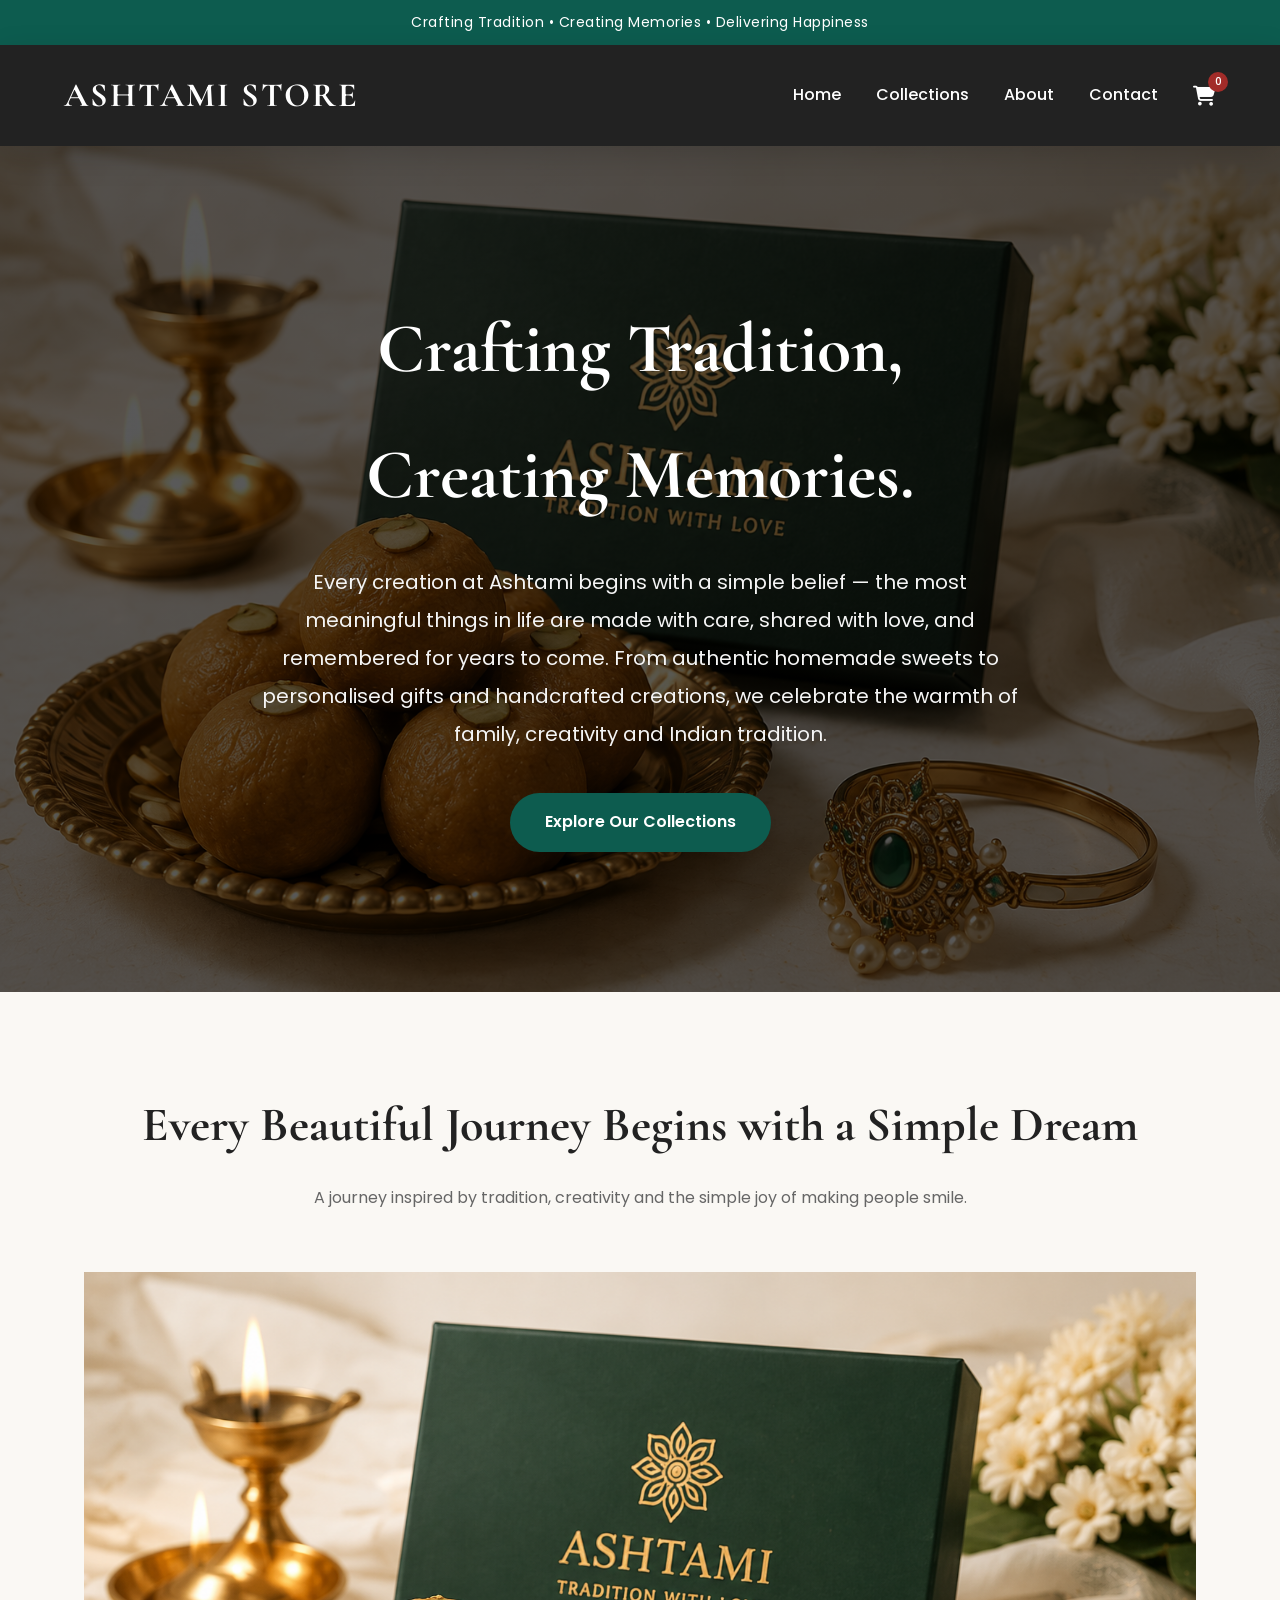
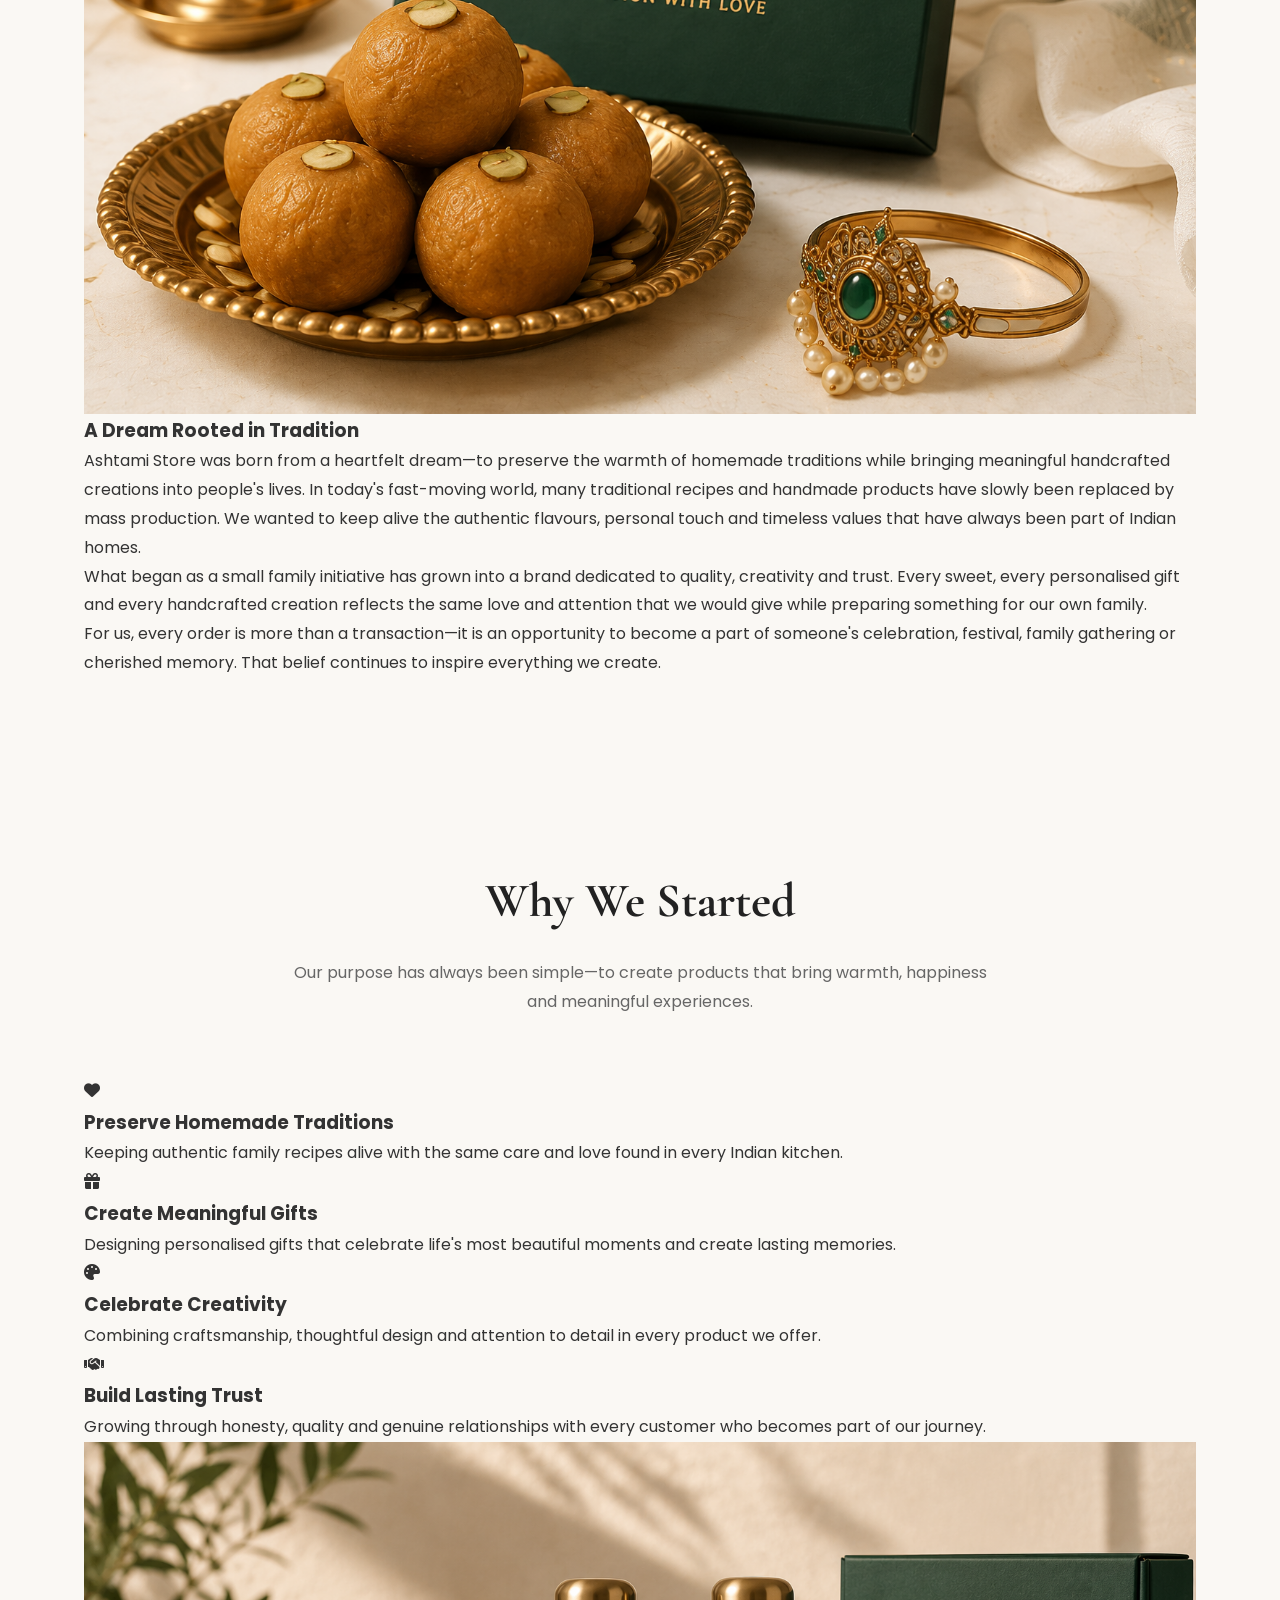
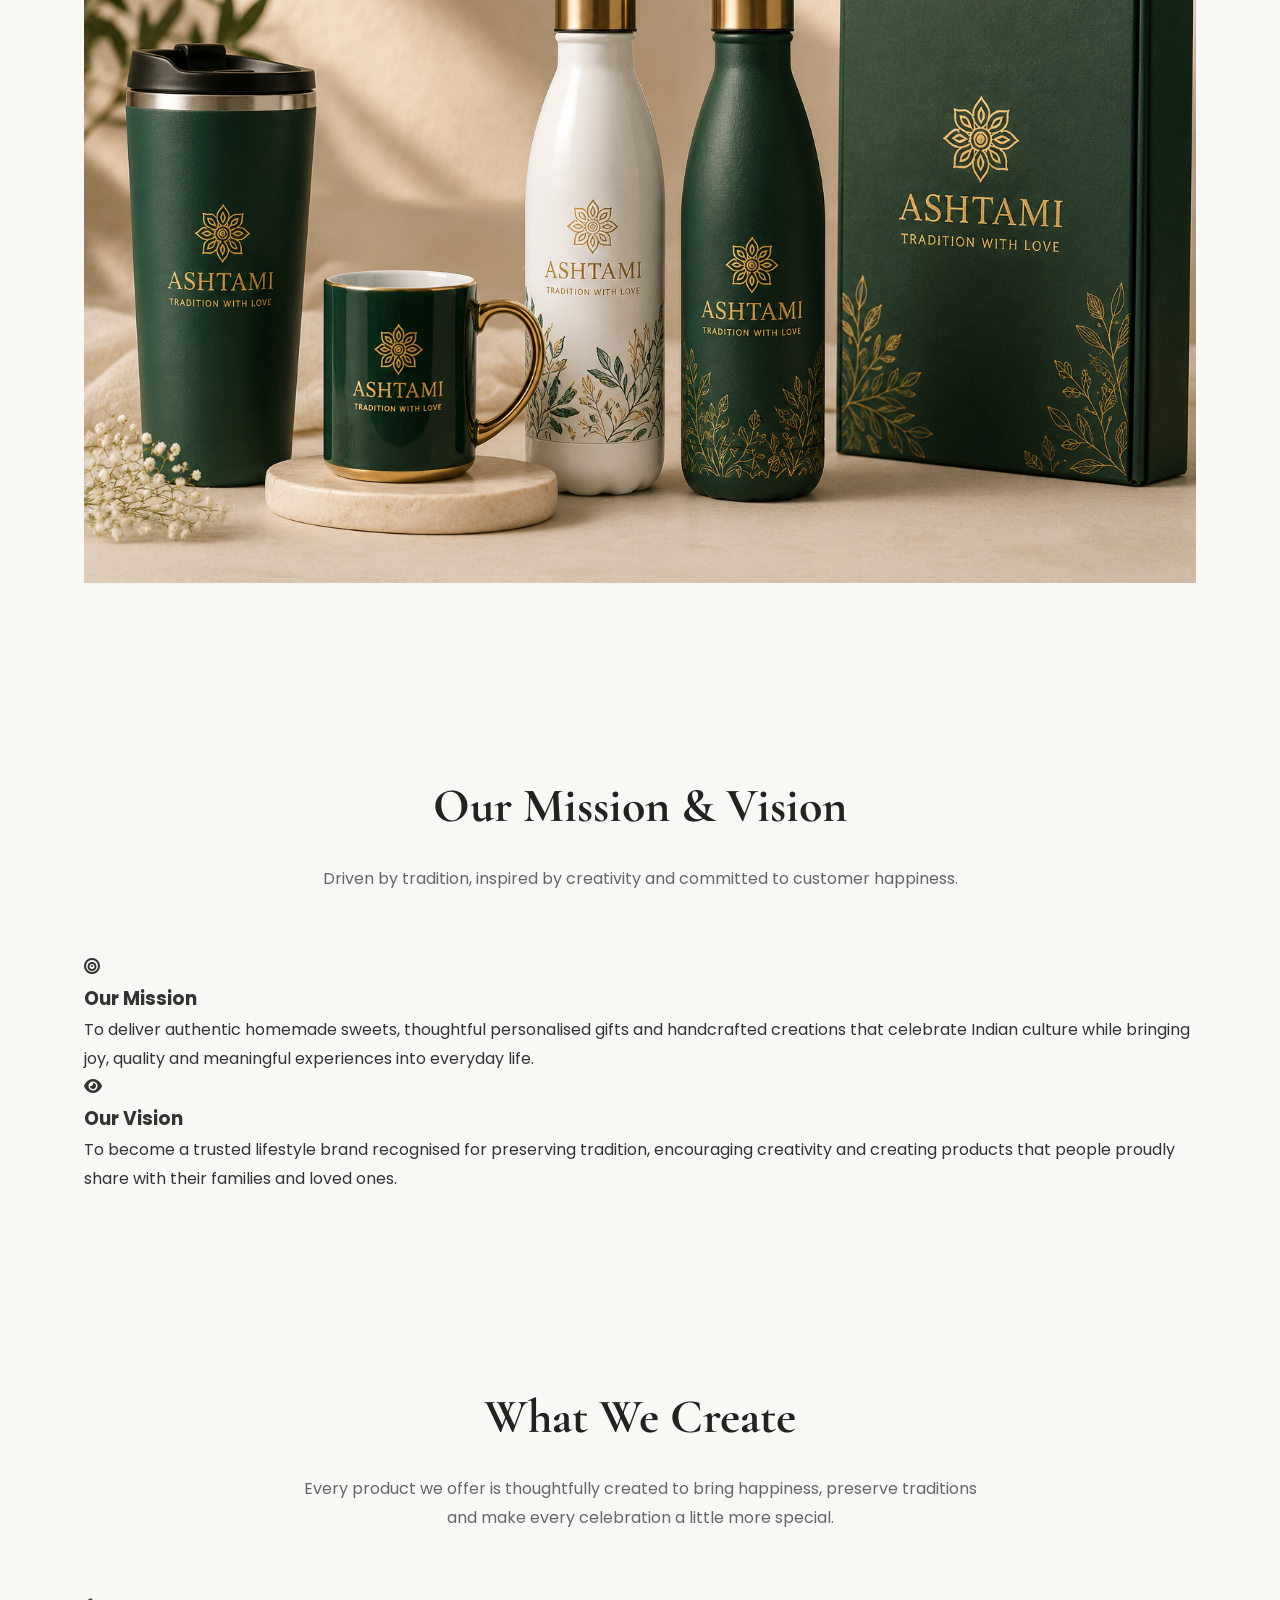
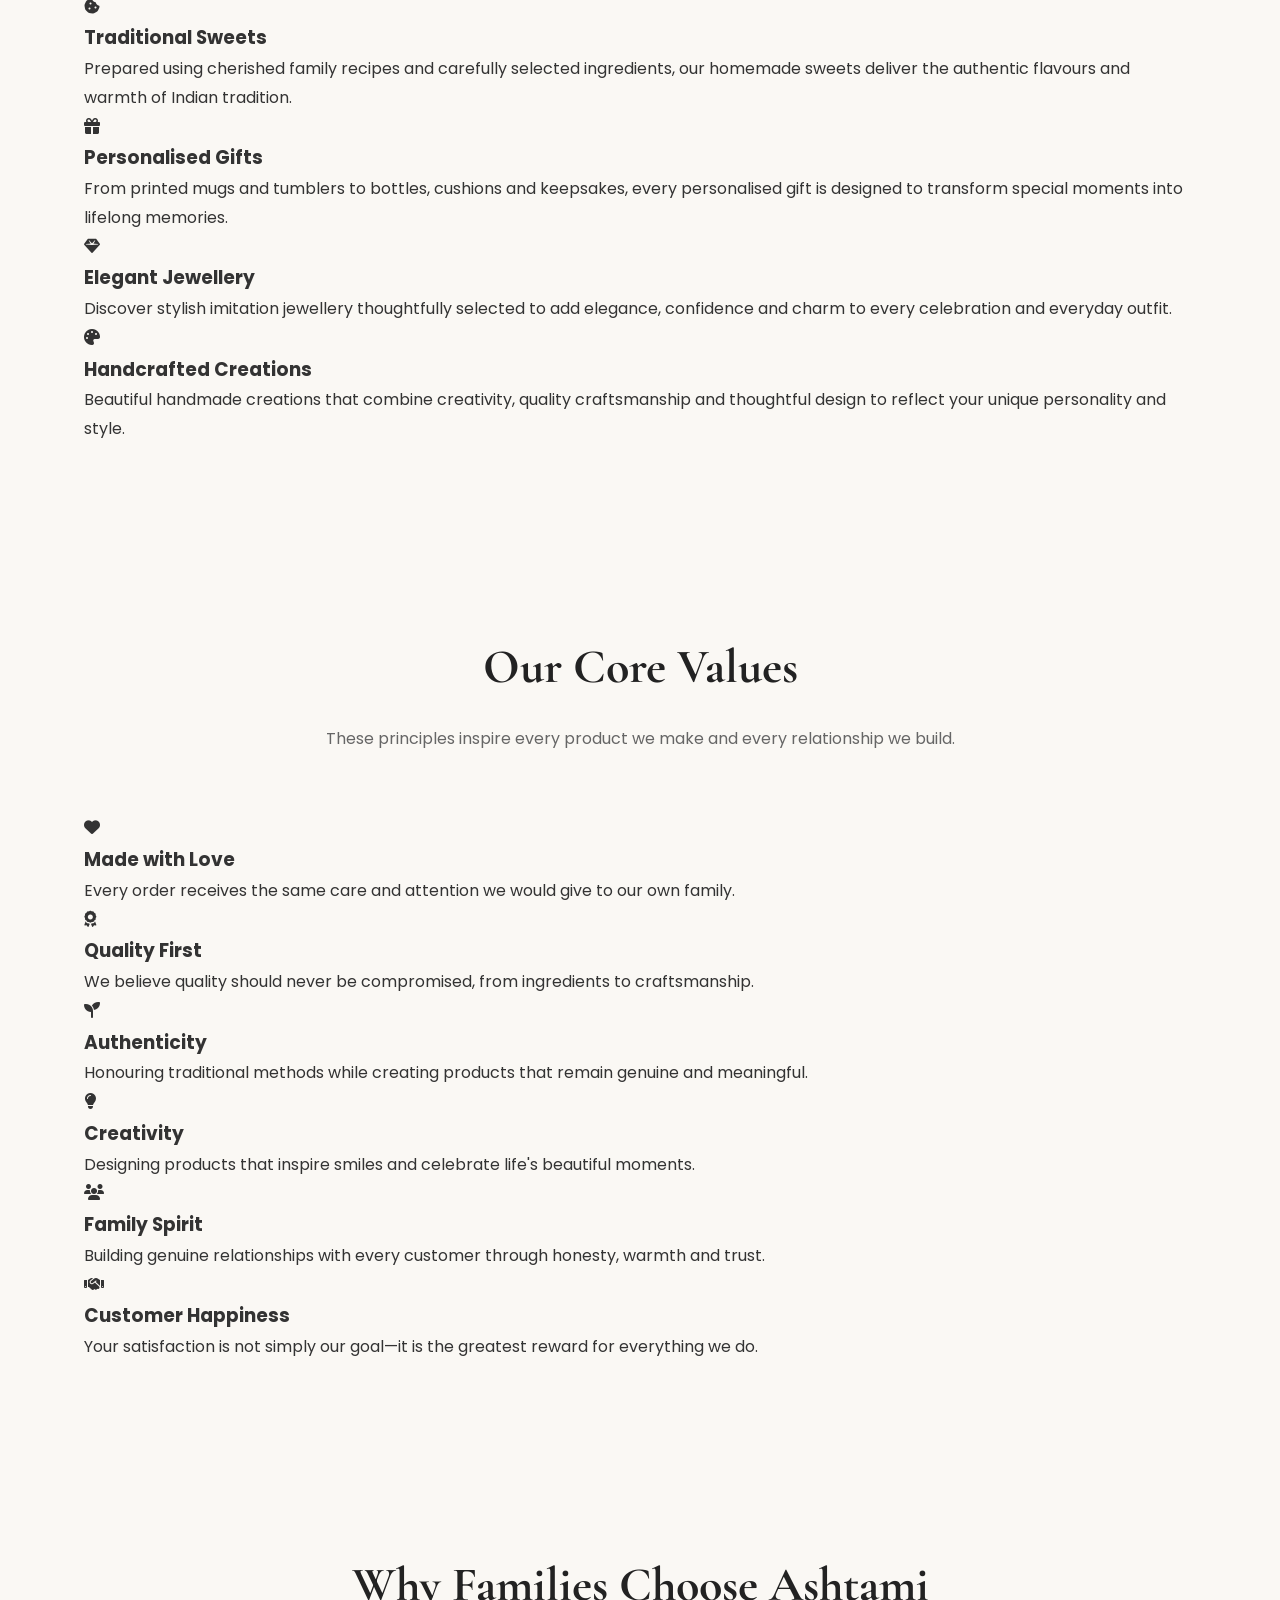
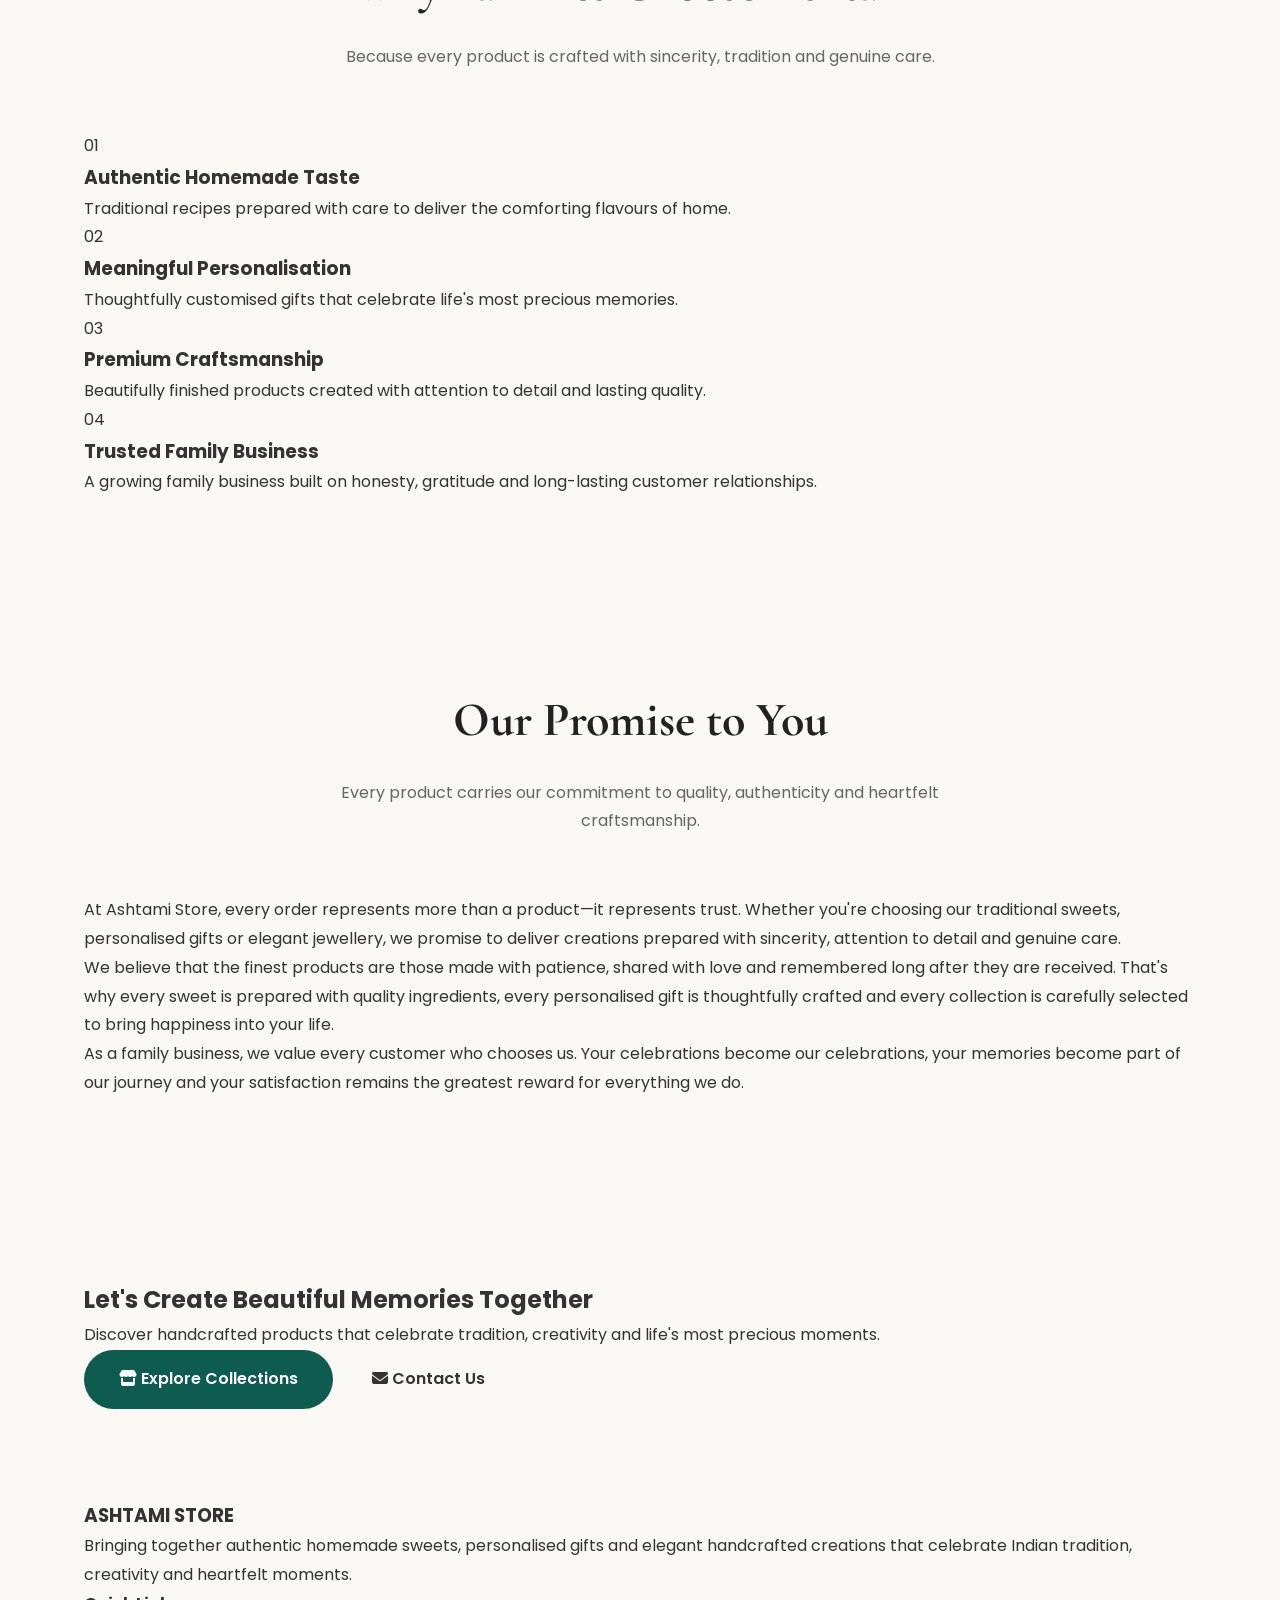
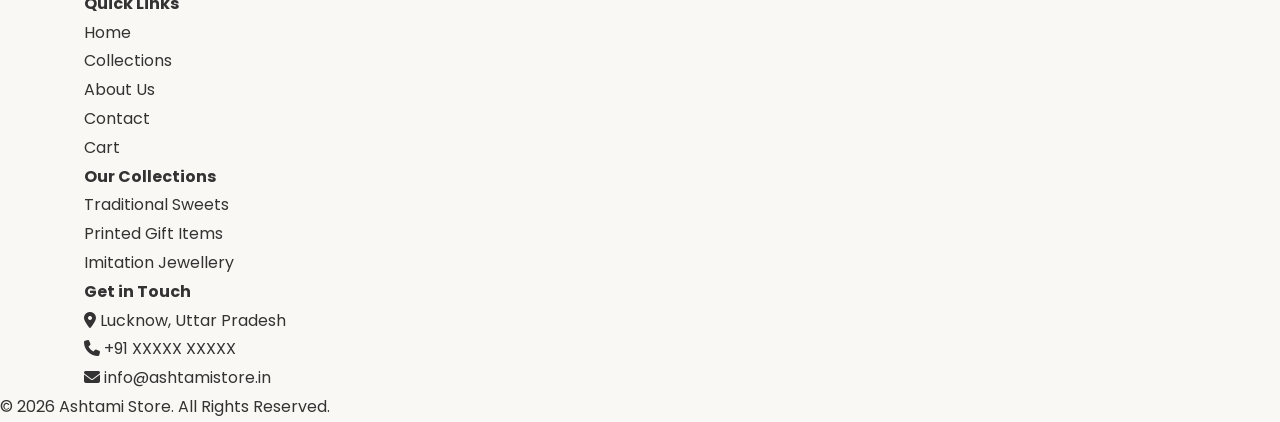
==== about.html @ 67d97af1 "Create about.html" ====
<!DOCTYPE html>
<html lang="en">

<head>

<meta charset="UTF-8">

<meta name="viewport" content="width=device-width, initial-scale=1.0">

<title>About Us | Ashtami Store</title>

<meta name="description"
content="Discover the story behind Ashtami Store. Learn how our passion for traditional homemade sweets, personalised gifts and handcrafted creations brings warmth, creativity and happiness into everyday life.">

<link rel="preconnect" href="https://fonts.googleapis.com">

<link rel="preconnect" href="https://fonts.gstatic.com" crossorigin>

<link href="https://fonts.googleapis.com/css2?family=Cormorant+Garamond:wght@500;600;700&family=Poppins:wght@300;400;500;600;700&display=swap"
rel="stylesheet">

<link rel="stylesheet" href="responsive.css">

<link rel="stylesheet"
href="https://cdnjs.cloudflare.com/ajax/libs/font-awesome/6.6.0/css/all.min.css">

<style>

/*==================================

ABOUT PAGE

===================================*/


/*==================================
RESET
===================================*/

*{
margin:0;
padding:0;
box-sizing:border-box;
}

html{
scroll-behavior:smooth;
}

body{

font-family:'Poppins',sans-serif;

background:#faf8f4;

color:#333;

line-height:1.8;

overflow-x:hidden;

}

img{

max-width:100%;

display:block;

}

a{

text-decoration:none;

color:inherit;

}

ul{

list-style:none;

}


/*==================================
COLORS
===================================*/

:root{

--primary:#0D5C4F;

--secondary:#D4AF37;

--accent:#A22C29;

--dark:#222;

--light:#ffffff;

--background:#faf8f4;

--grey:#666;

--lightgrey:#f3f3f3;

}


/*==================================
COMMON
===================================*/

.container{

width:min(1200px,90%);

margin:auto;

}

section{

padding:90px 0;

}

.section-title{

text-align:center;

margin-bottom:60px;

}

.section-title h2{

font-family:'Cormorant Garamond',serif;

font-size:48px;

color:var(--dark);

margin-bottom:15px;

}

.section-title p{

max-width:700px;

margin:auto;

color:var(--grey);

}

.btn{

display:inline-block;

padding:15px 35px;

border-radius:50px;

font-weight:600;

transition:.3s;

}

.btn-primary{

background:var(--primary);

color:#fff;

}

.btn-primary:hover{

background:#08473d;

transform:translateY(-3px);

}


/*==================================
TOP BAR
===================================*/

.top-bar{

background:var(--primary);

color:#fff;

text-align:center;

padding:10px;

font-size:14px;

letter-spacing:.5px;

}


/*==================================
HEADER
===================================*/

header{

background:#222;

position:sticky;

top:0;

z-index:999;

box-shadow:0 10px 30px rgba(0,0,0,.15);

}

.navbar{

display:flex;

justify-content:space-between;

align-items:center;

padding:20px 0;

}

.logo{

font-family:'Cormorant Garamond',serif;

font-size:34px;

font-weight:700;

color:#fff;

letter-spacing:2px;

}

nav ul{

display:flex;

gap:35px;

align-items:center;

}

nav a{

color:#fff;

font-weight:500;

transition:.3s;

}

nav a:hover{

color:var(--secondary);

}

.cart-icon{

position:relative;

font-size:20px;

}

.cart-count{

position:absolute;

top:-10px;

right:-12px;

background:var(--accent);

color:#fff;

width:20px;

height:20px;

border-radius:50%;

display:flex;

align-items:center;

justify-content:center;

font-size:11px;

}


/*==================================
PAGE HERO
===================================*/

.about-hero{

background:linear-gradient(rgba(0,0,0,.65),rgba(0,0,0,.65)),
url("Hero.png") center/cover;

color:#fff;

text-align:center;

padding:140px 20px;

}

.about-hero h1{

font-family:'Cormorant Garamond',serif;

font-size:70px;

margin-bottom:25px;

color:#fff;

}

.about-hero p{

max-width:760px;

margin:auto;

font-size:20px;

margin-bottom:40px;

color:#f5f5f5;

line-height:1.9;

}

</style>

</head>

<body>

<div class="top-bar">

Crafting Tradition • Creating Memories • Delivering Happiness

</div>

<header>

<div class="container navbar">

<div class="logo">

ASHTAMI STORE

</div>

<nav>

<ul>

<li><a href="index.html">Home</a></li>

<li><a href="category.html">Collections</a></li>

<li><a href="about.html">About</a></li>

<li><a href="contact.html">Contact</a></li>

<li>

<a href="cart.html" class="cart-icon">

<i class="fa-solid fa-cart-shopping"></i>

<span class="cart-count">0</span>

</a>

</li>

</ul>

</nav>

</div>

</header>


<!--==================================
ABOUT HERO
===================================-->

<section class="about-hero">

<div class="container">

<h1>

Crafting Tradition,<br>

Creating Memories.

</h1>

<p>

Every creation at Ashtami begins with a simple belief — the most meaningful
things in life are made with care, shared with love, and remembered for years
to come. From authentic homemade sweets to personalised gifts and handcrafted
creations, we celebrate the warmth of family, creativity and Indian tradition.

</p>

<a href="category.html" class="btn btn-primary">

Explore Our Collections

</a>

</div>

</section>
<!--==================================
OUR JOURNEY
===================================-->

<section class="our-journey">

<div class="container">

<div class="section-title">

<h2>

Every Beautiful Journey Begins with a Simple Dream

</h2>

<p>

A journey inspired by tradition, creativity and the simple joy of making people smile.

</p>

</div>

<div class="journey-grid">

<div class="journey-image">

<img src="Hero.png"
alt="Ashtami Story">

</div>

<div class="journey-content">

<h3>

A Dream Rooted in Tradition

</h3>

<p>

Ashtami Store was born from a heartfelt dream—to preserve the warmth of homemade traditions while bringing meaningful handcrafted creations into people's lives. In today's fast-moving world, many traditional recipes and handmade products have slowly been replaced by mass production. We wanted to keep alive the authentic flavours, personal touch and timeless values that have always been part of Indian homes.

</p>

<p>

What began as a small family initiative has grown into a brand dedicated to quality, creativity and trust. Every sweet, every personalised gift and every handcrafted creation reflects the same love and attention that we would give while preparing something for our own family.

</p>

<p>

For us, every order is more than a transaction—it is an opportunity to become a part of someone's celebration, festival, family gathering or cherished memory. That belief continues to inspire everything we create.

</p>

</div>

</div>

</div>

</section>



<!--==================================
WHY WE STARTED
===================================-->

<section class="why-started">

<div class="container">

<div class="section-title">

<h2>

Why We Started

</h2>

<p>

Our purpose has always been simple—to create products that bring warmth, happiness and meaningful experiences.

</p>

</div>

<div class="purpose-grid">

<div class="purpose-content">

<div class="purpose-item">

<i class="fa-solid fa-heart"></i>

<div>

<h3>

Preserve Homemade Traditions

</h3>

<p>

Keeping authentic family recipes alive with the same care and love found in every Indian kitchen.

</p>

</div>

</div>

<div class="purpose-item">

<i class="fa-solid fa-gift"></i>

<div>

<h3>

Create Meaningful Gifts

</h3>

<p>

Designing personalised gifts that celebrate life's most beautiful moments and create lasting memories.

</p>

</div>

</div>

<div class="purpose-item">

<i class="fa-solid fa-palette"></i>

<div>

<h3>

Celebrate Creativity

</h3>

<p>

Combining craftsmanship, thoughtful design and attention to detail in every product we offer.

</p>

</div>

</div>

<div class="purpose-item">

<i class="fa-solid fa-handshake"></i>

<div>

<h3>

Build Lasting Trust

</h3>

<p>

Growing through honesty, quality and genuine relationships with every customer who becomes part of our journey.

</p>

</div>

</div>

</div>

<div class="purpose-image">

<img src="gifts.png"
alt="Personalised Gifts">

</div>

</div>

</div>

</section>



<!--==================================
MISSION & VISION
===================================-->

<section class="mission-vision">

<div class="container">

<div class="section-title">

<h2>

Our Mission & Vision

</h2>

<p>

Driven by tradition, inspired by creativity and committed to customer happiness.

</p>

</div>

<div class="mission-grid">

<div class="mission-card">

<i class="fa-solid fa-bullseye"></i>

<h3>

Our Mission

</h3>

<p>

To deliver authentic homemade sweets, thoughtful personalised gifts and handcrafted creations that celebrate Indian culture while bringing joy, quality and meaningful experiences into everyday life.

</p>

</div>

<div class="mission-card">

<i class="fa-solid fa-eye"></i>

<h3>

Our Vision

</h3>

<p>

To become a trusted lifestyle brand recognised for preserving tradition, encouraging creativity and creating products that people proudly share with their families and loved ones.

</p>

</div>

</div>

</div>

</section>
<!--==================================
WHAT WE CREATE
===================================-->

<section class="what-we-create">

<div class="container">

<div class="section-title">

<h2>

What We Create

</h2>

<p>

Every product we offer is thoughtfully created to bring happiness, preserve traditions and make every celebration a little more special.

</p>

</div>

<div class="create-grid">

<div class="create-card">

<i class="fa-solid fa-cookie-bite"></i>

<h3>

Traditional Sweets

</h3>

<p>

Prepared using cherished family recipes and carefully selected ingredients, our homemade sweets deliver the authentic flavours and warmth of Indian tradition.

</p>

</div>

<div class="create-card">

<i class="fa-solid fa-gift"></i>

<h3>

Personalised Gifts

</h3>

<p>

From printed mugs and tumblers to bottles, cushions and keepsakes, every personalised gift is designed to transform special moments into lifelong memories.

</p>

</div>

<div class="create-card">

<i class="fa-solid fa-gem"></i>

<h3>

Elegant Jewellery

</h3>

<p>

Discover stylish imitation jewellery thoughtfully selected to add elegance, confidence and charm to every celebration and everyday outfit.

</p>

</div>

<div class="create-card">

<i class="fa-solid fa-palette"></i>

<h3>

Handcrafted Creations

</h3>

<p>

Beautiful handmade creations that combine creativity, quality craftsmanship and thoughtful design to reflect your unique personality and style.

</p>

</div>

</div>

</div>

</section>



<!--==================================
OUR VALUES
===================================-->

<section class="our-values">

<div class="container">

<div class="section-title">

<h2>

Our Core Values

</h2>

<p>

These principles inspire every product we make and every relationship we build.

</p>

</div>

<div class="values-grid">

<div class="value-card">

<i class="fa-solid fa-heart"></i>

<h3>

Made with Love

</h3>

<p>

Every order receives the same care and attention we would give to our own family.

</p>

</div>

<div class="value-card">

<i class="fa-solid fa-award"></i>

<h3>

Quality First

</h3>

<p>

We believe quality should never be compromised, from ingredients to craftsmanship.

</p>

</div>

<div class="value-card">

<i class="fa-solid fa-seedling"></i>

<h3>

Authenticity

</h3>

<p>

Honouring traditional methods while creating products that remain genuine and meaningful.

</p>

</div>

<div class="value-card">

<i class="fa-solid fa-lightbulb"></i>

<h3>

Creativity

</h3>

<p>

Designing products that inspire smiles and celebrate life's beautiful moments.

</p>

</div>

<div class="value-card">

<i class="fa-solid fa-users"></i>

<h3>

Family Spirit

</h3>

<p>

Building genuine relationships with every customer through honesty, warmth and trust.

</p>

</div>

<div class="value-card">

<i class="fa-solid fa-handshake"></i>

<h3>

Customer Happiness

</h3>

<p>

Your satisfaction is not simply our goal—it is the greatest reward for everything we do.

</p>

</div>

</div>

</div>

</section>



<!--==================================
WHY FAMILIES CHOOSE ASHTAMI
===================================-->

<section class="why-choose">

<div class="container">

<div class="section-title">

<h2>

Why Families Choose Ashtami

</h2>

<p>

Because every product is crafted with sincerity, tradition and genuine care.

</p>

</div>

<div class="choose-grid">

<div class="choose-card">

<span>01</span>

<h3>

Authentic Homemade Taste

</h3>

<p>

Traditional recipes prepared with care to deliver the comforting flavours of home.

</p>

</div>

<div class="choose-card">

<span>02</span>

<h3>

Meaningful Personalisation

</h3>

<p>

Thoughtfully customised gifts that celebrate life's most precious memories.

</p>

</div>

<div class="choose-card">

<span>03</span>

<h3>

Premium Craftsmanship

</h3>

<p>

Beautifully finished products created with attention to detail and lasting quality.

</p>

</div>

<div class="choose-card">

<span>04</span>

<h3>

Trusted Family Business

</h3>

<p>

A growing family business built on honesty, gratitude and long-lasting customer relationships.

</p>

</div>

</div>

</div>

</section>
<!--==================================
OUR PROMISE
===================================-->

<section class="our-promise">

<div class="container">

<div class="section-title">

<h2>

Our Promise to You

</h2>

<p>

Every product carries our commitment to quality, authenticity and heartfelt craftsmanship.

</p>

</div>

<div class="promise-box">

<p>

At Ashtami Store, every order represents more than a product—it represents trust. Whether you're choosing our traditional sweets, personalised gifts or elegant jewellery, we promise to deliver creations prepared with sincerity, attention to detail and genuine care.

</p>

<p>

We believe that the finest products are those made with patience, shared with love and remembered long after they are received. That's why every sweet is prepared with quality ingredients, every personalised gift is thoughtfully crafted and every collection is carefully selected to bring happiness into your life.

</p>

<p>

As a family business, we value every customer who chooses us. Your celebrations become our celebrations, your memories become part of our journey and your satisfaction remains the greatest reward for everything we do.

</p>

</div>

</div>

</section>



<!--==================================
CALL TO ACTION
===================================-->

<section class="about-cta">

<div class="container">

<h2>

Let's Create Beautiful Memories Together

</h2>

<p>

Discover handcrafted products that celebrate tradition, creativity and life's most precious moments.

</p>

<div class="cta-buttons">

<a href="category.html" class="btn btn-primary">

<i class="fa-solid fa-store"></i>

Explore Collections

</a>

<a href="contact.html" class="btn btn-secondary">

<i class="fa-solid fa-envelope"></i>

Contact Us

</a>

</div>

</div>

</section>



<!--==================================
FOOTER
===================================-->

<footer>

<div class="container footer-grid">

<div>

<h3>

ASHTAMI STORE

</h3>

<p>

Bringing together authentic homemade sweets, personalised gifts and elegant handcrafted creations that celebrate Indian tradition, creativity and heartfelt moments.

</p>

</div>

<div>

<h4>

Quick Links

</h4>

<ul>

<li><a href="index.html">Home</a></li>

<li><a href="category.html">Collections</a></li>

<li><a href="about.html">About Us</a></li>

<li><a href="contact.html">Contact</a></li>

<li><a href="cart.html">Cart</a></li>

</ul>

</div>

<div>

<h4>

Our Collections

</h4>

<ul>

<li><a href="product-sonth.html">Traditional Sweets</a></li>

<li><a href="product-gift.html">Printed Gift Items</a></li>

<li><a href="product-jewellery.html">Imitation Jewellery</a></li>

</ul>

</div>

<div>

<h4>

Get in Touch

</h4>

<p>

<i class="fa-solid fa-location-dot"></i>

Lucknow, Uttar Pradesh

</p>

<p>

<i class="fa-solid fa-phone"></i>

+91 XXXXX XXXXX

</p>

<p>

<i class="fa-solid fa-envelope"></i>

info@ashtamistore.in

</p>

</div>

</div>

<div class="copyright">

<p>

© 2026 Ashtami Store. All Rights Reserved.

</p>

</div>

</footer>

<script src="script.js"></script>

</body>

</html>
---- responsive.css ----
/*==================================================
GLOBAL RESPONSIVE CSS
Applies to every page
==================================================*/

*{
    box-sizing:border-box;
}

img{
    max-width:100%;
    height:auto;
    display:block;
}

.container{
    width:100%;
    max-width:1200px;
    margin:auto;
    padding:0 20px;
}

/*=========================
Large Tablets
=========================*/

@media(max-width:992px){

.container{
    padding:0 18px;
}

section{
    padding:70px 0 !important;
}

h1{
    font-size:44px !important;
}

h2{
    font-size:34px !important;
}

h3{
    font-size:24px !important;
}

p{
    font-size:16px !important;
    line-height:1.8;
}

.btn{
    width:100%;
    text-align:center;
}

.hero-buttons,
.product-buttons{
    display:flex;
    flex-direction:column;
    gap:15px;
}

}

/*=========================
Mobile
=========================*/

@media(max-width:768px){

.container{
    padding:0 15px;
}

section{
    padding:60px 0 !important;
}

h1{
    font-size:34px !important;
    line-height:1.3;
}

h2{
    font-size:28px !important;
}

h3{
    font-size:22px !important;
}

p{
    font-size:15px !important;
}

.btn{
    width:100%;
    padding:15px 20px;
}

img{
    border-radius:16px;
}

}
/*==================================================
NAVBAR
==================================================*/

@media(max-width:992px){

.navbar{
    flex-direction:column;
    gap:20px;
    text-align:center;
}

nav ul{
    flex-wrap:wrap;
    justify-content:center;
    gap:18px;
}

.logo{
    font-size:34px;
}

.top-bar{
    font-size:14px;
    padding:10px;
}

}

/*==================================================
HERO SECTION
==================================================*/

@media(max-width:768px){

.hero{
    min-height:auto;
    padding:90px 20px;
}

.hero h1{
    font-size:36px !important;
    line-height:1.3;
}

.hero p{
    font-size:16px !important;
    margin:20px auto;
}

.hero-buttons{
    width:100%;
}

.hero-buttons .btn{
    width:100%;
}

}

/*==================================================
CATEGORY & PRODUCT GRIDS
==================================================*/

@media(max-width:992px){

.product-showcase-grid,
.reverse-grid,
.feature-grid,
.category-grid,
.products-grid,
.about-grid,
.story-grid,
.mission-grid,
.values-grid,
.contact-grid,
.footer-grid{

grid-template-columns:1fr !important;

gap:40px;

}

.product-image,
.about-image,
.contact-map{

order:1;

}

.product-info,
.about-content,
.contact-form{

order:2;

}

}

/*==================================================
CARDS
==================================================*/

@media(max-width:768px){

.coming-grid,
.why-grid,
.services-grid,
.testimonial-grid{

grid-template-columns:1fr !important;

gap:25px;

}

.coming-card,
.why-card,
.service-card,
.testimonial-card{

padding:30px 25px;

}

}
/*==================================================
CART PAGE
==================================================*/

@media(max-width:992px){

.cart-wrapper{
    display:grid;
    grid-template-columns:1fr !important;
    gap:40px;
}

.cart-card{
    display:flex;
    flex-direction:column;
    text-align:center;
    gap:20px;
    padding:25px;
}

.cart-image{
    margin:auto;
}

.quantity-box{
    justify-content:center;
}

.item-total,
.remove-item{
    text-align:center;
}

.order-summary{
    position:static !important;
    width:100%;
}

}

/*==================================================
CHECKOUT PAGE
==================================================*/

@media(max-width:992px){

.checkout-wrapper{
    display:grid;
    grid-template-columns:1fr !important;
    gap:40px;
}

.checkout-form,
.checkout-summary{
    width:100%;
}

}

@media(max-width:768px){

.checkout-form input,
.checkout-form select,
.checkout-form textarea{

width:100%;
font-size:16px;
padding:14px;

}

.checkout-summary{

margin-top:20px;

}

}

/*==================================================
FORMS
==================================================*/

@media(max-width:768px){

input,
select,
textarea{

width:100%;
font-size:16px;
padding:14px;

}

label{

font-size:15px;

}

}

/*==================================================
FOOTER
==================================================*/

@media(max-width:768px){

.footer-grid{

display:grid;
grid-template-columns:1fr !important;
gap:35px;
text-align:center;

}

.footer-social{

justify-content:center;

}

.footer-links{

padding:0;

}

.footer-links li{

margin-bottom:10px;

}

}

/*==================================================
TABLETS
==================================================*/

@media(min-width:769px) and (max-width:1024px){

.container{

padding:0 25px;

}

.hero h1{

font-size:48px !important;

}

.product-showcase-grid,
.reverse-grid{

gap:45px;

}

}

/*==================================================
SMALL PHONES
==================================================*/

@media(max-width:480px){

.container{

padding:0 12px;

}

h1{

font-size:30px !important;

}

h2{

font-size:24px !important;

}

h3{

font-size:20px !important;

}

p{

font-size:14px !important;
line-height:1.7;

}

.top-bar{

font-size:12px;

}

.logo{

font-size:28px;

}

nav ul{

flex-direction:column;
gap:12px;

}

.btn{

padding:14px;
font-size:15px;

}

.product-badge{

font-size:12px;
padding:6px 14px;

}

.pricing{

flex-direction:column;

}

.cart-card{

padding:18px;

}

.quantity-box button{

width:36px;
height:36px;

}

.order-summary{

padding:20px;

}

.checkout-form{

padding:20px;

}

}

/*==================================================
VERY SMALL DEVICES
==================================================*/

@media(max-width:360px){

h1{

font-size:26px !important;

}

.hero{

padding:70px 15px;

}

.btn{

font-size:14px;

}

.logo{

font-size:24px;

}

}
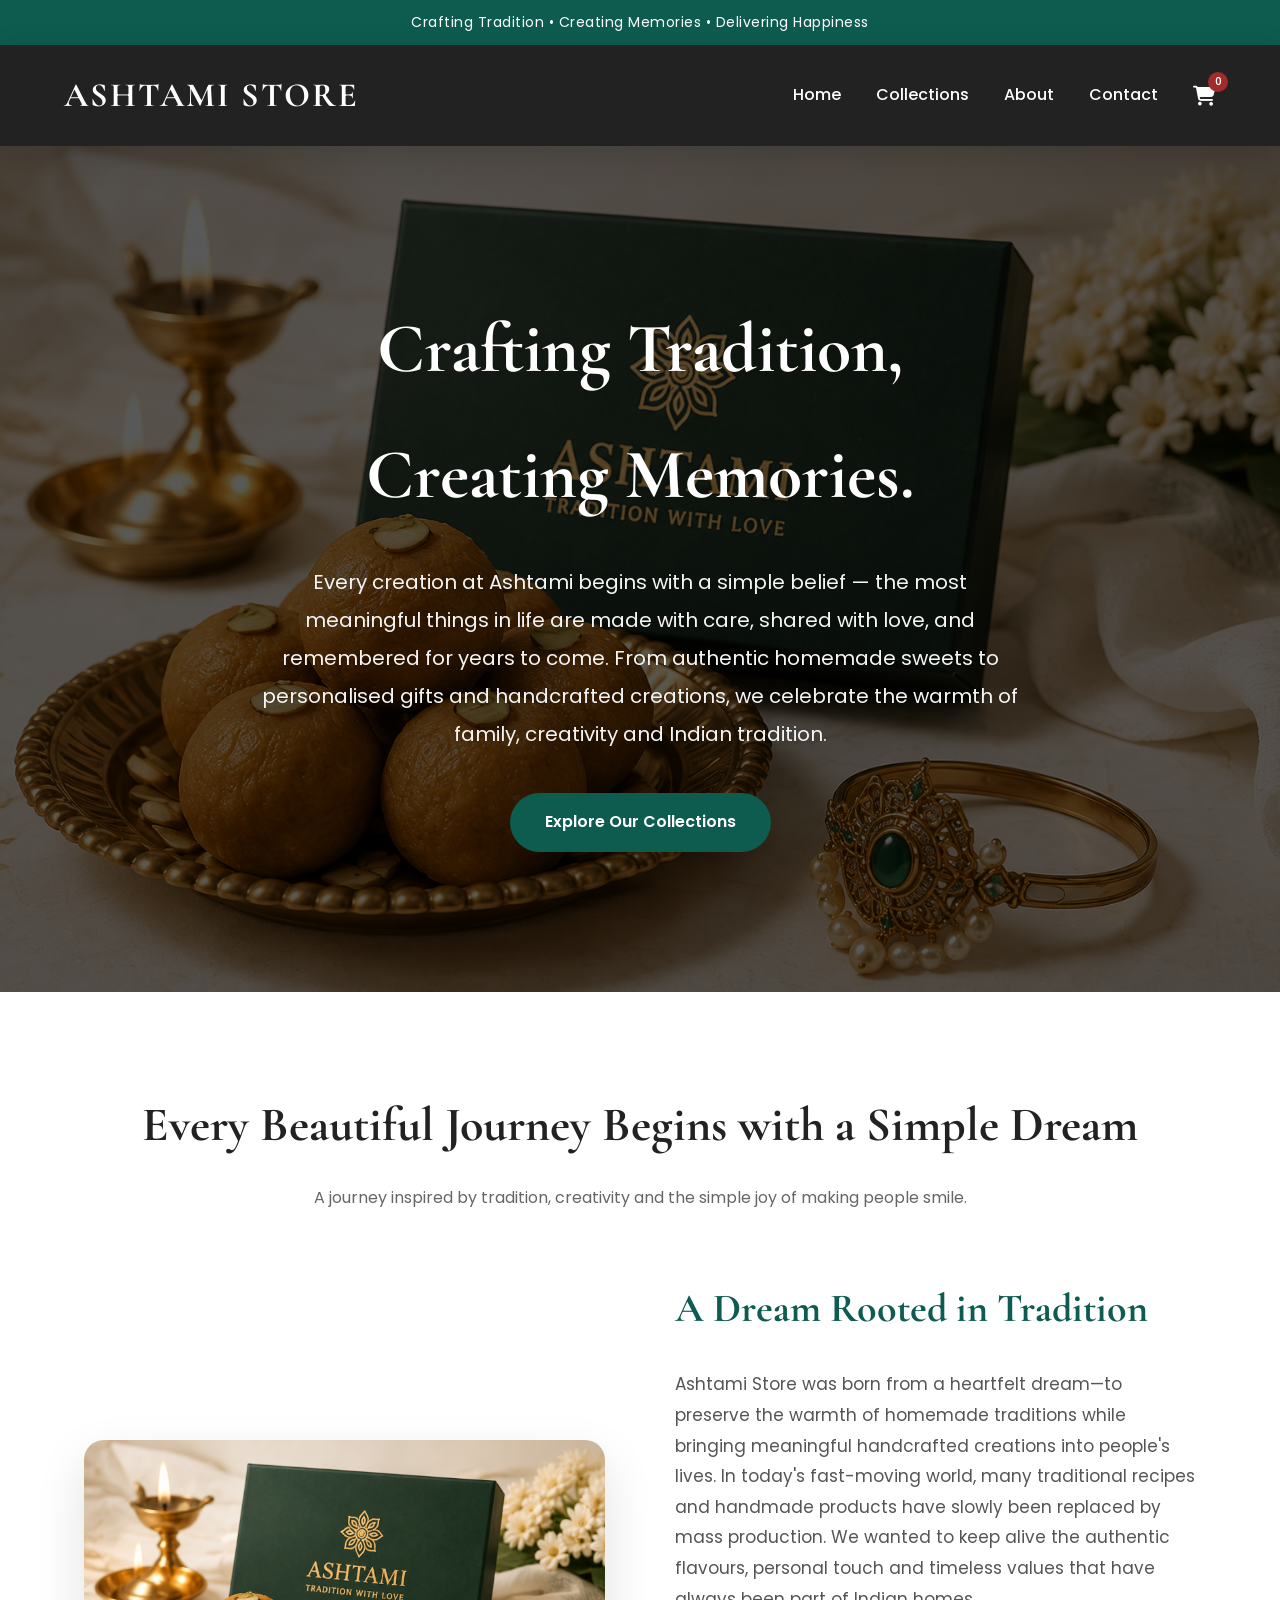
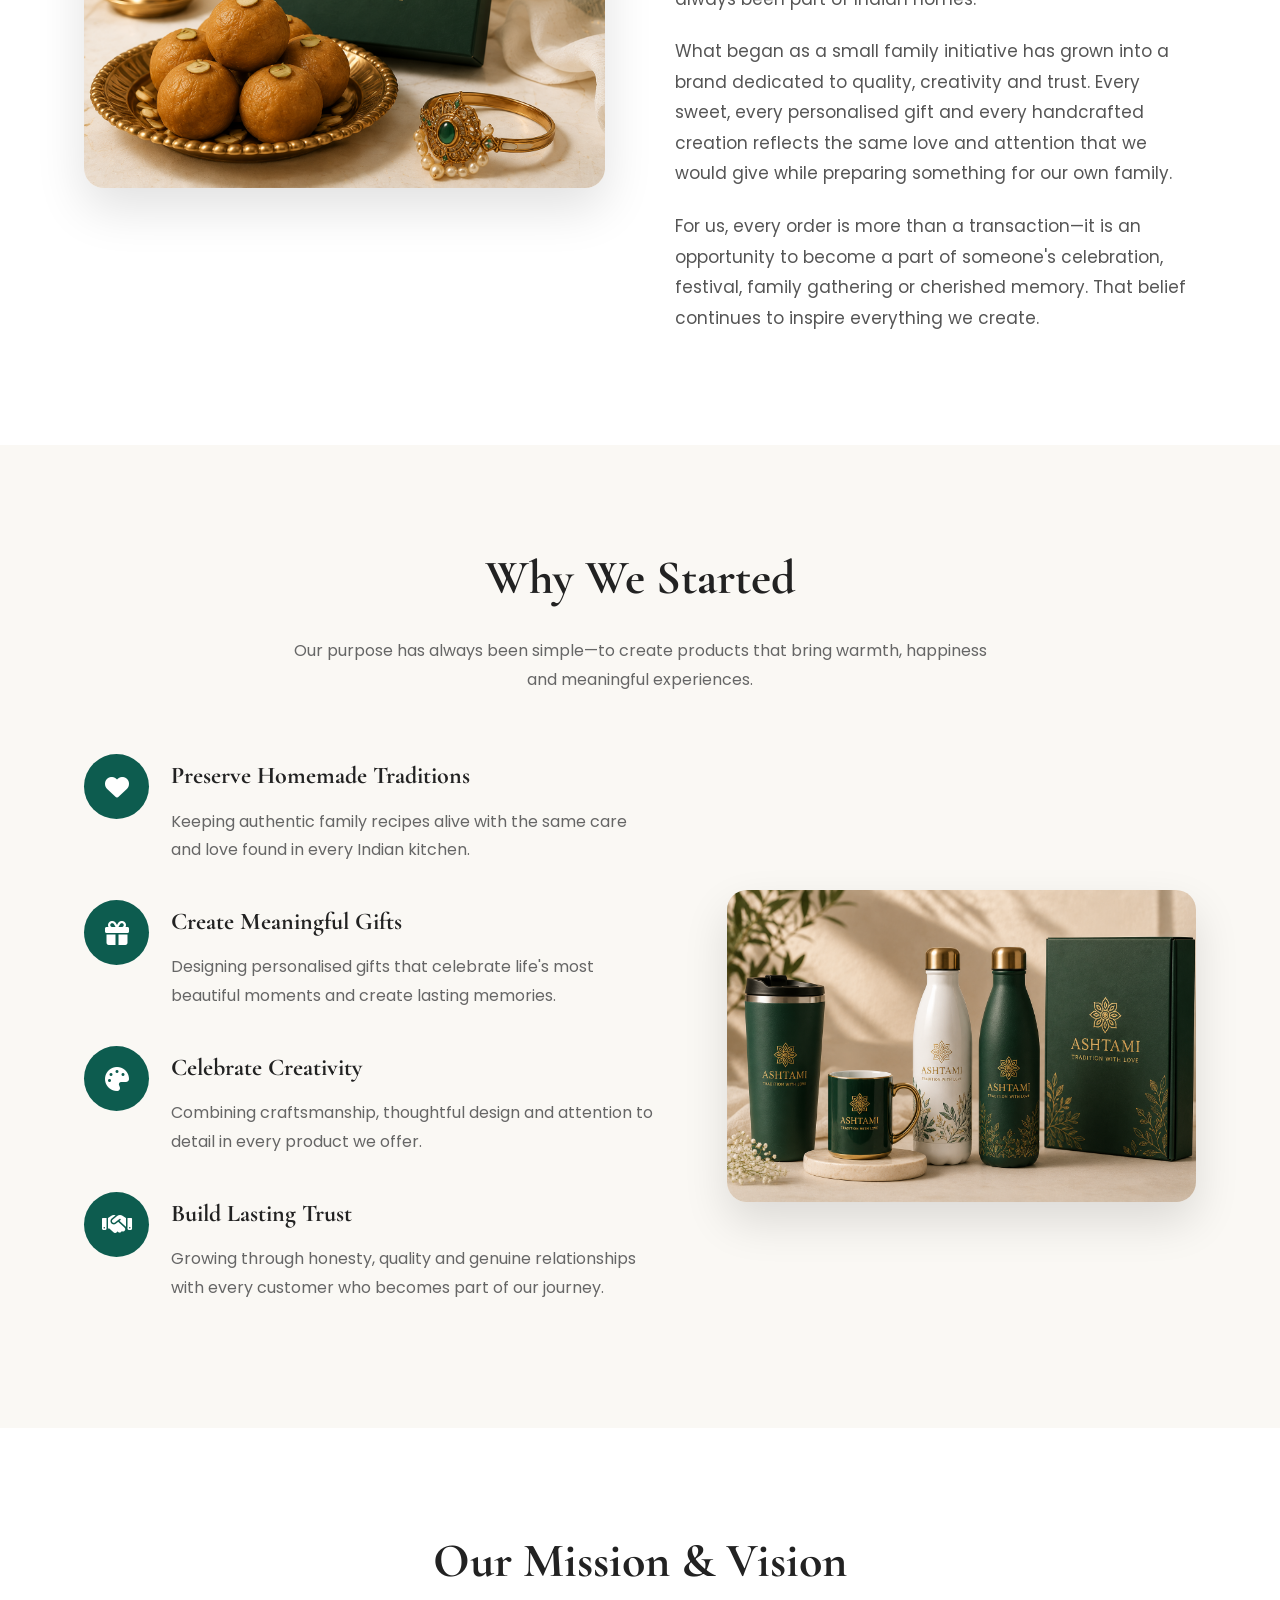
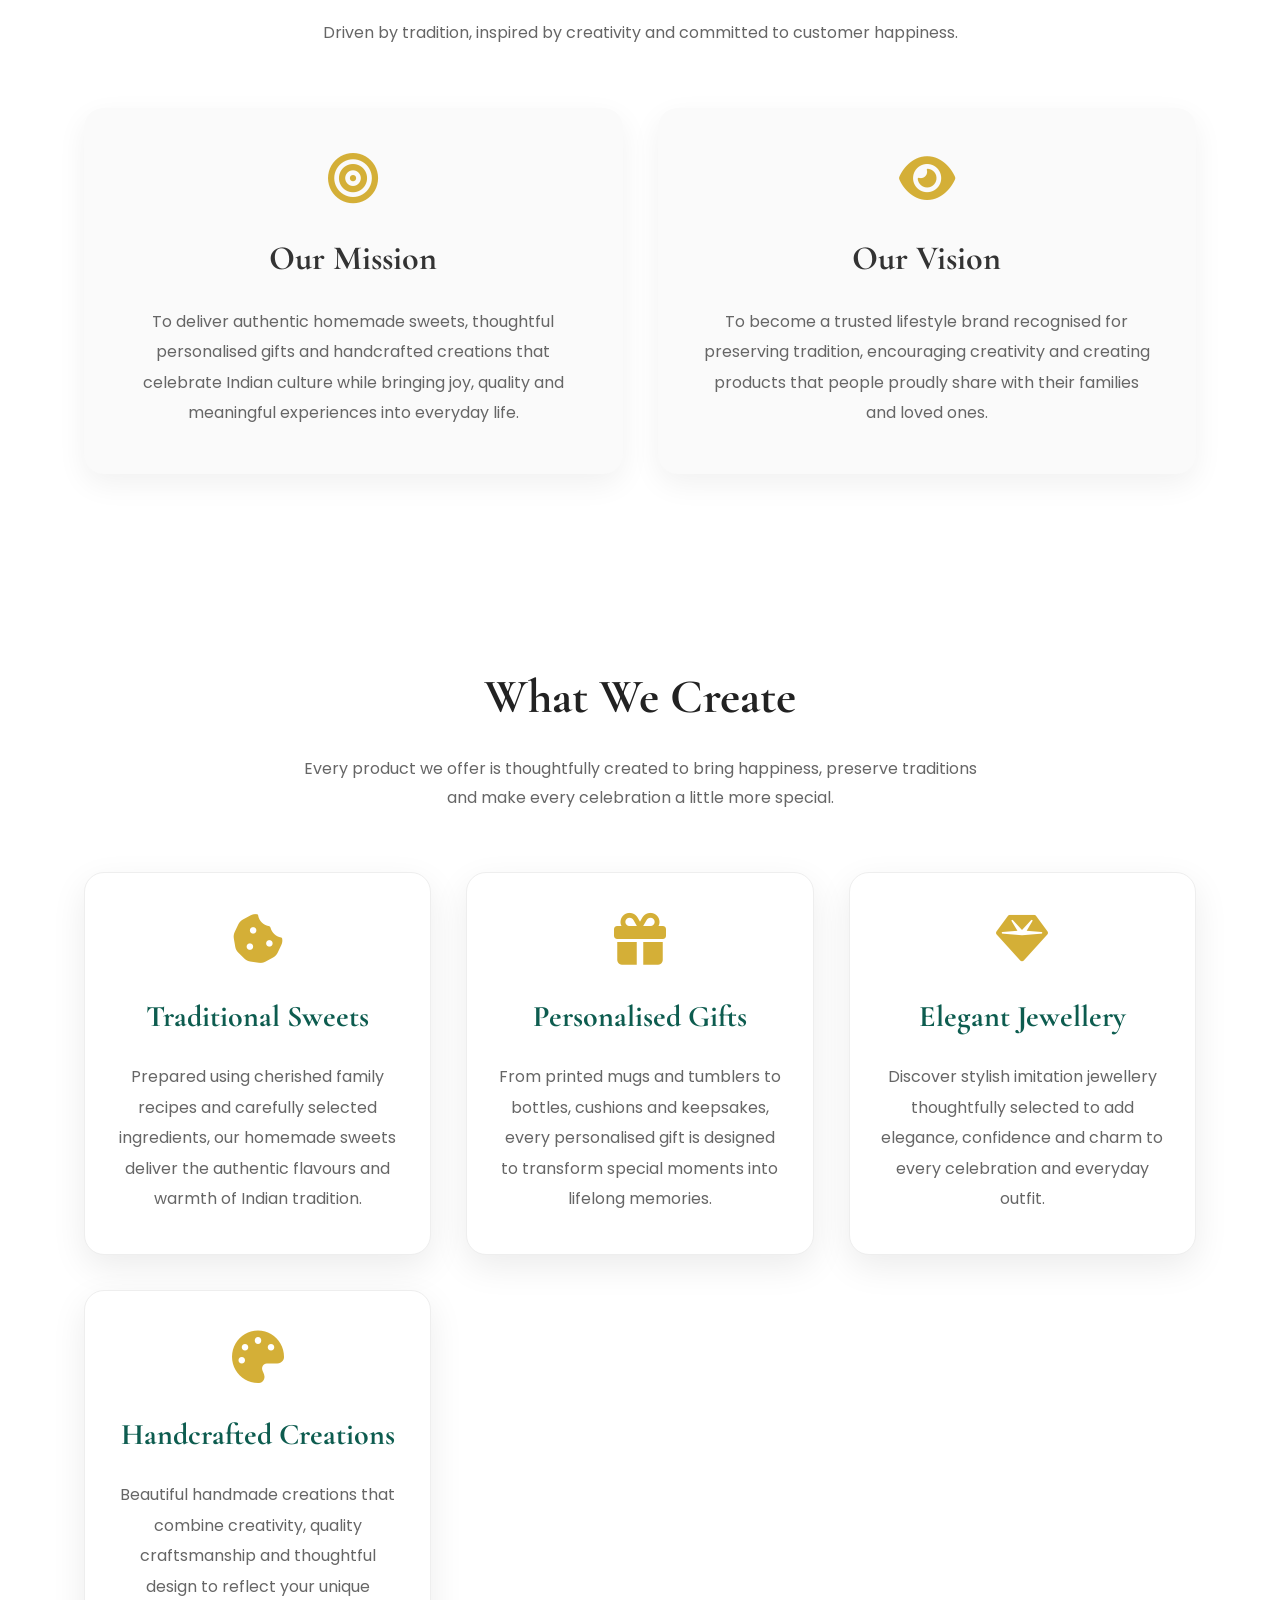
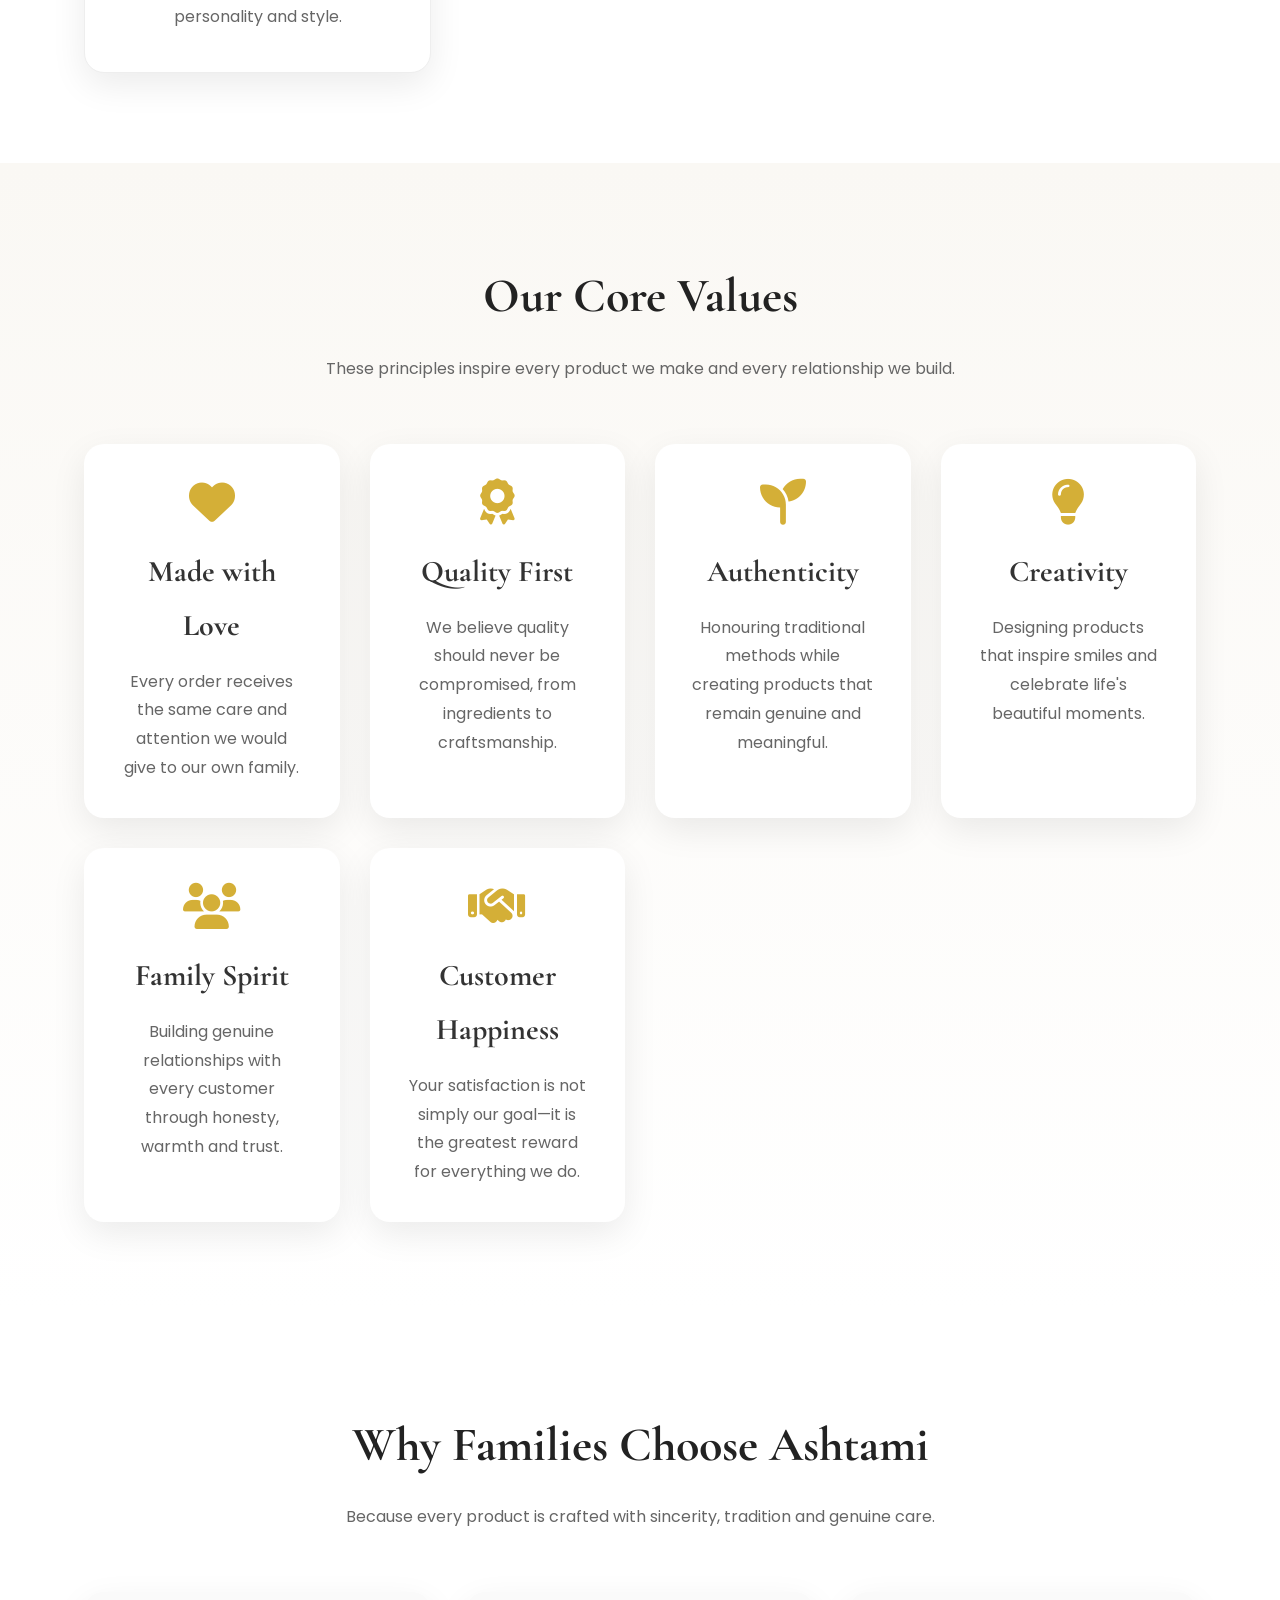
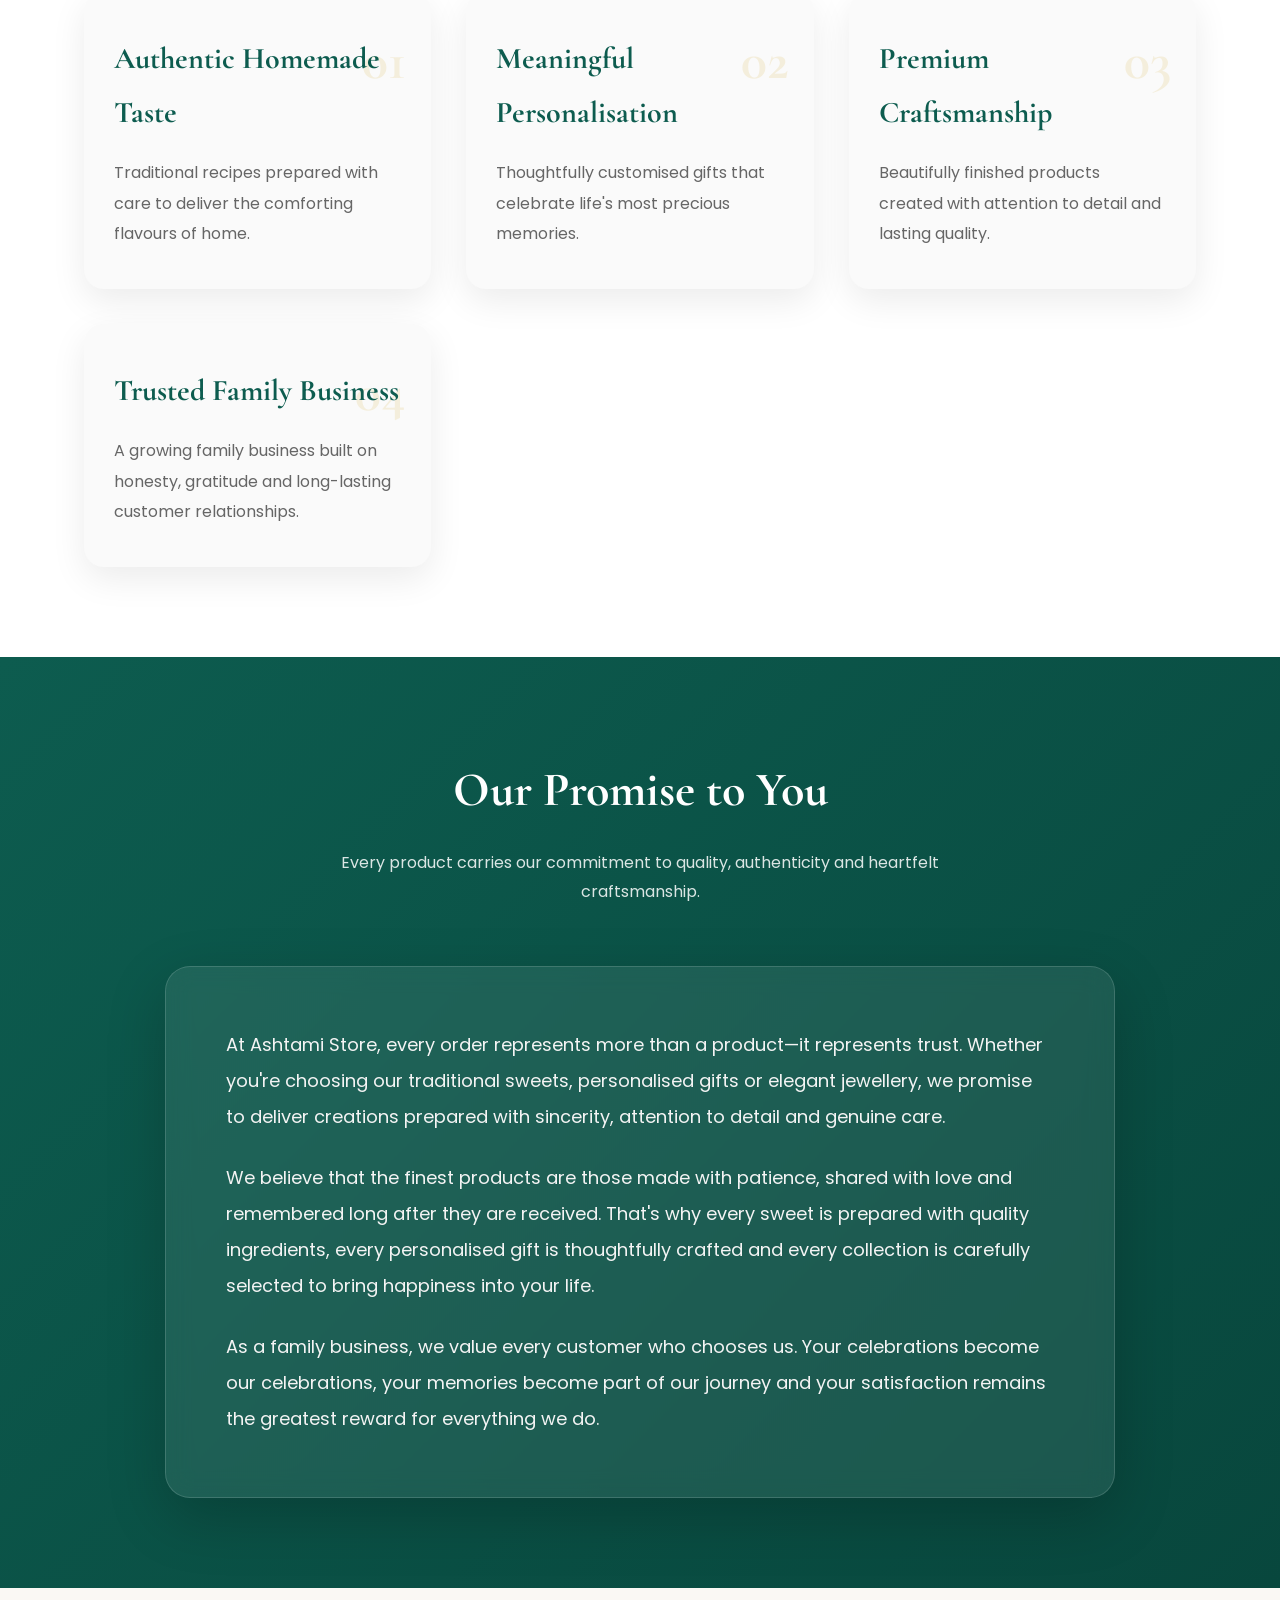
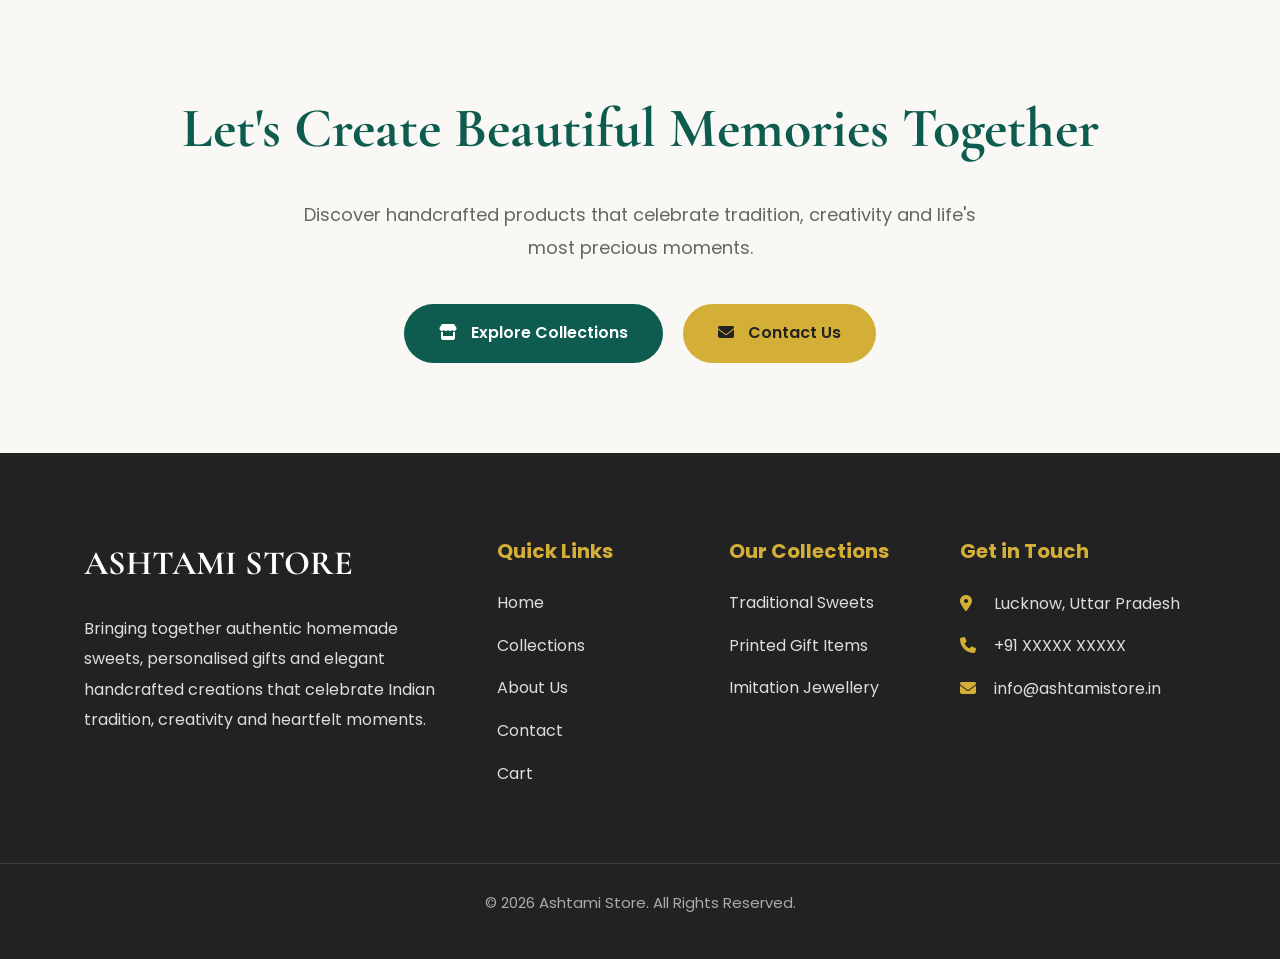
==== commit 8f1c277a: "Update about.html" ====
--- a/about.html
+++ b/about.html
@@ -360,6 +360,913 @@
 line-height:1.9;
 
 }
+  /*==================================
+OUR JOURNEY
+===================================*/
+
+.our-journey{
+
+background:#fff;
+
+}
+
+.journey-grid{
+
+display:grid;
+
+grid-template-columns:1fr 1fr;
+
+gap:70px;
+
+align-items:center;
+
+}
+
+.journey-image img{
+
+border-radius:20px;
+
+box-shadow:0 20px 50px rgba(0,0,0,.12);
+
+transition:.4s;
+
+}
+
+.journey-image img:hover{
+
+transform:scale(1.02);
+
+}
+
+.journey-content h3{
+
+font-family:'Cormorant Garamond',serif;
+
+font-size:40px;
+
+margin-bottom:25px;
+
+color:var(--primary);
+
+}
+
+.journey-content p{
+
+margin-bottom:22px;
+
+font-size:17px;
+
+color:#555;
+
+}
+
+
+
+/*==================================
+WHY WE STARTED
+===================================*/
+
+.why-started{
+
+background:var(--background);
+
+}
+
+.purpose-grid{
+
+display:grid;
+
+grid-template-columns:1.1fr .9fr;
+
+gap:70px;
+
+align-items:center;
+
+}
+
+.purpose-item{
+
+display:flex;
+
+gap:22px;
+
+margin-bottom:35px;
+
+}
+
+.purpose-item i{
+
+width:65px;
+
+height:65px;
+
+border-radius:50%;
+
+background:var(--primary);
+
+color:#fff;
+
+display:flex;
+
+justify-content:center;
+
+align-items:center;
+
+font-size:24px;
+
+flex-shrink:0;
+
+}
+
+.purpose-item h3{
+
+font-size:24px;
+
+margin-bottom:10px;
+
+font-family:'Cormorant Garamond',serif;
+
+color:#222;
+
+}
+
+.purpose-item p{
+
+color:#666;
+
+}
+
+.purpose-image img{
+
+border-radius:20px;
+
+box-shadow:0 20px 45px rgba(0,0,0,.12);
+
+}
+
+
+
+/*==================================
+MISSION
+===================================*/
+
+.mission-vision{
+
+background:#fff;
+
+}
+
+.mission-grid{
+
+display:grid;
+
+grid-template-columns:repeat(2,1fr);
+
+gap:35px;
+
+margin-top:20px;
+
+}
+
+.mission-card{
+
+background:#fafafa;
+
+padding:45px;
+
+border-radius:20px;
+
+text-align:center;
+
+transition:.35s;
+
+box-shadow:0 10px 30px rgba(0,0,0,.06);
+
+}
+
+.mission-card:hover{
+
+transform:translateY(-10px);
+
+}
+
+.mission-card i{
+
+font-size:50px;
+
+color:var(--secondary);
+
+margin-bottom:25px;
+
+}
+
+.mission-card h3{
+
+font-family:'Cormorant Garamond',serif;
+
+font-size:34px;
+
+margin-bottom:18px;
+
+}
+
+.mission-card p{
+
+color:#666;
+
+line-height:1.9;
+
+}
+  /*==================================
+WHAT WE CREATE
+===================================*/
+
+.what-we-create{
+
+background:#ffffff;
+
+}
+
+.create-grid{
+
+display:grid;
+
+grid-template-columns:repeat(auto-fit,minmax(260px,1fr));
+
+gap:35px;
+
+margin-top:20px;
+
+}
+
+.create-card{
+
+background:#fff;
+
+padding:40px 30px;
+
+border-radius:20px;
+
+text-align:center;
+
+box-shadow:0 12px 35px rgba(0,0,0,.08);
+
+transition:.35s;
+
+border:1px solid #eee;
+
+}
+
+.create-card:hover{
+
+transform:translateY(-12px);
+
+box-shadow:0 22px 45px rgba(0,0,0,.12);
+
+}
+
+.create-card i{
+
+font-size:52px;
+
+color:var(--secondary);
+
+margin-bottom:25px;
+
+}
+
+.create-card h3{
+
+font-family:'Cormorant Garamond',serif;
+
+font-size:30px;
+
+margin-bottom:18px;
+
+color:var(--primary);
+
+}
+
+.create-card p{
+
+color:#666;
+
+line-height:1.9;
+
+}
+
+
+
+/*==================================
+OUR VALUES
+===================================*/
+
+.our-values{
+
+background:linear-gradient(to bottom,#faf8f4,#ffffff);
+
+}
+
+.values-grid{
+
+display:grid;
+
+grid-template-columns:repeat(auto-fit,minmax(250px,1fr));
+
+gap:30px;
+
+margin-top:20px;
+
+}
+
+.value-card{
+
+background:#fff;
+
+padding:35px;
+
+text-align:center;
+
+border-radius:20px;
+
+transition:.35s;
+
+box-shadow:0 12px 35px rgba(0,0,0,.08);
+
+}
+
+.value-card:hover{
+
+background:var(--primary);
+
+color:#fff;
+
+transform:translateY(-10px);
+
+}
+
+.value-card i{
+
+font-size:46px;
+
+color:var(--secondary);
+
+margin-bottom:20px;
+
+transition:.35s;
+
+}
+
+.value-card:hover i{
+
+transform:scale(1.15);
+
+}
+
+.value-card h3{
+
+font-family:'Cormorant Garamond',serif;
+
+font-size:30px;
+
+margin-bottom:15px;
+
+}
+
+.value-card p{
+
+line-height:1.8;
+
+color:#666;
+
+transition:.35s;
+
+}
+
+.value-card:hover p{
+
+color:#f2f2f2;
+
+}
+
+
+
+/*==================================
+WHY CHOOSE US
+===================================*/
+
+.why-choose{
+
+background:#ffffff;
+
+}
+
+.choose-grid{
+
+display:grid;
+
+grid-template-columns:repeat(auto-fit,minmax(260px,1fr));
+
+gap:35px;
+
+margin-top:25px;
+
+}
+
+.choose-card{
+
+background:#fafafa;
+
+padding:40px 30px;
+
+border-radius:20px;
+
+position:relative;
+
+transition:.35s;
+
+overflow:hidden;
+
+box-shadow:0 12px 35px rgba(0,0,0,.08);
+
+}
+
+.choose-card:hover{
+
+transform:translateY(-10px);
+
+}
+
+.choose-card span{
+
+position:absolute;
+
+top:20px;
+
+right:25px;
+
+font-size:54px;
+
+font-weight:700;
+
+font-family:'Cormorant Garamond',serif;
+
+color:rgba(212,175,55,.15);
+
+}
+
+.choose-card h3{
+
+font-family:'Cormorant Garamond',serif;
+
+font-size:30px;
+
+margin-bottom:18px;
+
+color:var(--primary);
+
+position:relative;
+
+z-index:2;
+
+}
+
+.choose-card p{
+
+position:relative;
+
+z-index:2;
+
+color:#666;
+
+line-height:1.9;
+
+}
+  /*==================================
+OUR PROMISE
+===================================*/
+
+.our-promise{
+
+background:linear-gradient(135deg,#0D5C4F,#08473d);
+
+color:#fff;
+
+}
+
+.our-promise .section-title h2{
+
+color:#fff;
+
+}
+
+.our-promise .section-title p{
+
+color:rgba(255,255,255,.85);
+
+}
+
+.promise-box{
+
+max-width:950px;
+
+margin:auto;
+
+background:rgba(255,255,255,.08);
+
+backdrop-filter:blur(12px);
+
+padding:60px;
+
+border-radius:25px;
+
+border:1px solid rgba(255,255,255,.15);
+
+box-shadow:0 20px 60px rgba(0,0,0,.2);
+
+}
+
+.promise-box p{
+
+font-size:18px;
+
+line-height:2;
+
+margin-bottom:25px;
+
+color:#f4f4f4;
+
+}
+
+.promise-box p:last-child{
+
+margin-bottom:0;
+
+}
+
+
+
+/*==================================
+CALL TO ACTION
+===================================*/
+
+.about-cta{
+
+background:#faf8f4;
+
+text-align:center;
+
+}
+
+.about-cta h2{
+
+font-family:'Cormorant Garamond',serif;
+
+font-size:56px;
+
+color:var(--primary);
+
+margin-bottom:20px;
+
+}
+
+.about-cta p{
+
+max-width:700px;
+
+margin:0 auto 40px;
+
+font-size:18px;
+
+color:#666;
+
+}
+
+.cta-buttons{
+
+display:flex;
+
+justify-content:center;
+
+gap:20px;
+
+flex-wrap:wrap;
+
+}
+
+.btn-secondary{
+
+display:inline-block;
+
+padding:15px 35px;
+
+border-radius:50px;
+
+background:var(--secondary);
+
+color:#222;
+
+font-weight:600;
+
+transition:.35s;
+
+}
+
+.btn-secondary:hover{
+
+background:#c79d24;
+
+transform:translateY(-3px);
+
+}
+
+.cta-buttons a i{
+
+margin-right:10px;
+
+}
+
+
+
+/*==================================
+FOOTER
+===================================*/
+
+footer{
+
+background:#222;
+
+color:#ddd;
+
+padding:80px 0 30px;
+
+}
+
+.footer-grid{
+
+display:grid;
+
+grid-template-columns:2fr 1fr 1fr 1.3fr;
+
+gap:50px;
+
+}
+
+footer h3{
+
+font-family:'Cormorant Garamond',serif;
+
+font-size:34px;
+
+margin-bottom:20px;
+
+color:#fff;
+
+}
+
+footer h4{
+
+font-size:20px;
+
+margin-bottom:20px;
+
+color:var(--secondary);
+
+}
+
+footer p{
+
+line-height:1.9;
+
+margin-bottom:12px;
+
+}
+
+footer ul li{
+
+margin-bottom:14px;
+
+}
+
+footer ul li a{
+
+transition:.3s;
+
+}
+
+footer ul li a:hover{
+
+color:var(--secondary);
+
+padding-left:6px;
+
+}
+
+footer i{
+
+color:var(--secondary);
+
+margin-right:10px;
+
+width:20px;
+
+}
+
+.copyright{
+
+border-top:1px solid rgba(255,255,255,.12);
+
+margin-top:60px;
+
+padding-top:25px;
+
+text-align:center;
+
+font-size:15px;
+
+color:#aaa;
+
+}
+
+
+
+/*==================================
+RESPONSIVE
+===================================*/
+
+@media(max-width:992px){
+
+.journey-grid,
+
+.purpose-grid,
+
+.footer-grid{
+
+grid-template-columns:1fr;
+
+}
+
+.mission-grid{
+
+grid-template-columns:1fr;
+
+}
+
+.about-hero h1{
+
+font-size:54px;
+
+}
+
+.section-title h2{
+
+font-size:42px;
+
+}
+
+.about-cta h2{
+
+font-size:46px;
+
+}
+
+.promise-box{
+
+padding:40px;
+
+}
+
+}
+
+@media(max-width:768px){
+
+section{
+
+padding:70px 0;
+
+}
+
+.about-hero{
+
+padding:100px 20px;
+
+}
+
+.about-hero h1{
+
+font-size:42px;
+
+}
+
+.about-hero p{
+
+font-size:17px;
+
+}
+
+.section-title h2{
+
+font-size:36px;
+
+}
+
+.journey-content h3,
+
+.create-card h3,
+
+.value-card h3,
+
+.choose-card h3,
+
+.mission-card h3{
+
+font-size:28px;
+
+}
+
+.promise-box{
+
+padding:30px;
+
+}
+
+.promise-box p{
+
+font-size:16px;
+
+}
+
+.about-cta h2{
+
+font-size:38px;
+
+}
+
+}
+
+@media(max-width:576px){
+
+.logo{
+
+font-size:28px;
+
+}
+
+.about-hero h1{
+
+font-size:34px;
+
+}
+
+.section-title h2{
+
+font-size:30px;
+
+}
+
+.create-card,
+
+.value-card,
+
+.choose-card,
+
+.mission-card{
+
+padding:30px 22px;
+
+}
+
+.purpose-item{
+
+flex-direction:column;
+
+text-align:center;
+
+align-items:center;
+
+}
+
+.cta-buttons{
+
+flex-direction:column;
+
+align-items:center;
+
+}
+
+.btn,
+
+.btn-secondary{
+
+width:100%;
+
+max-width:300px;
+
+text-align:center;
+
+}
+
+}
 
 </style>
 
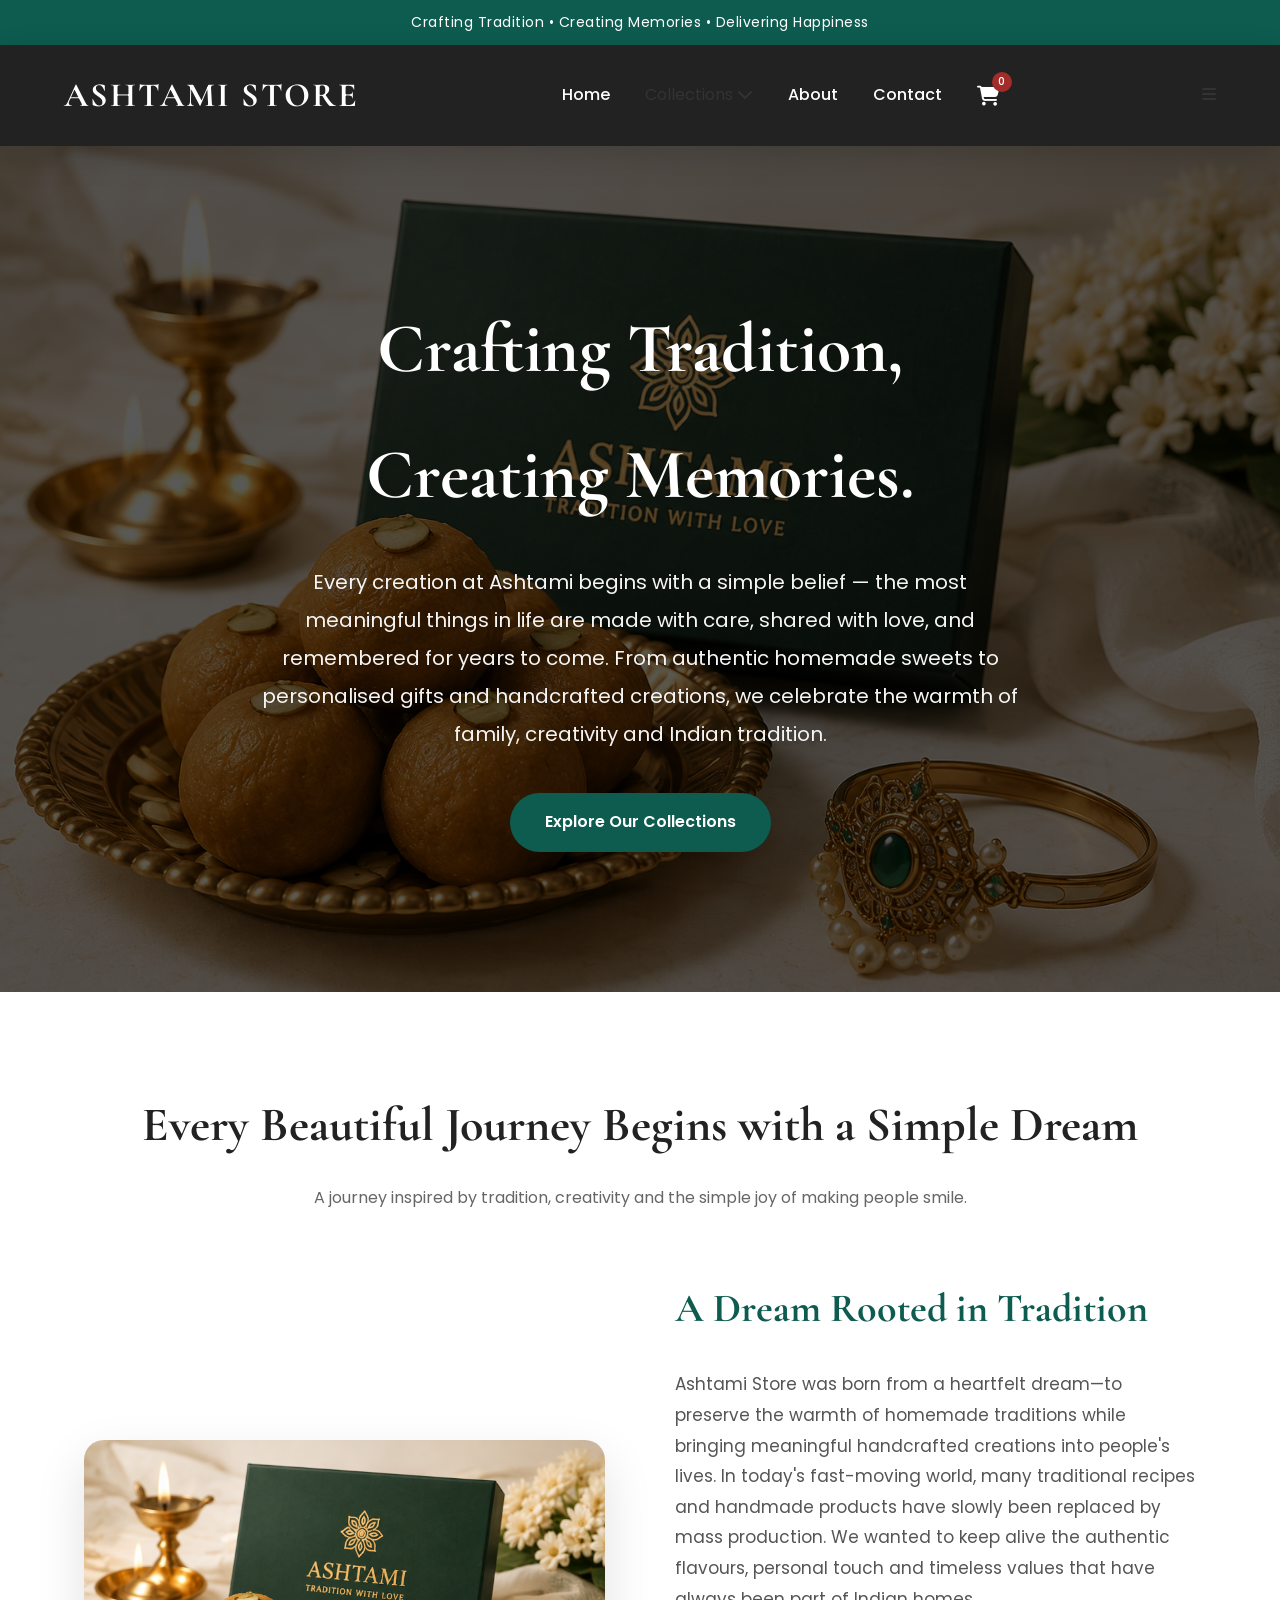
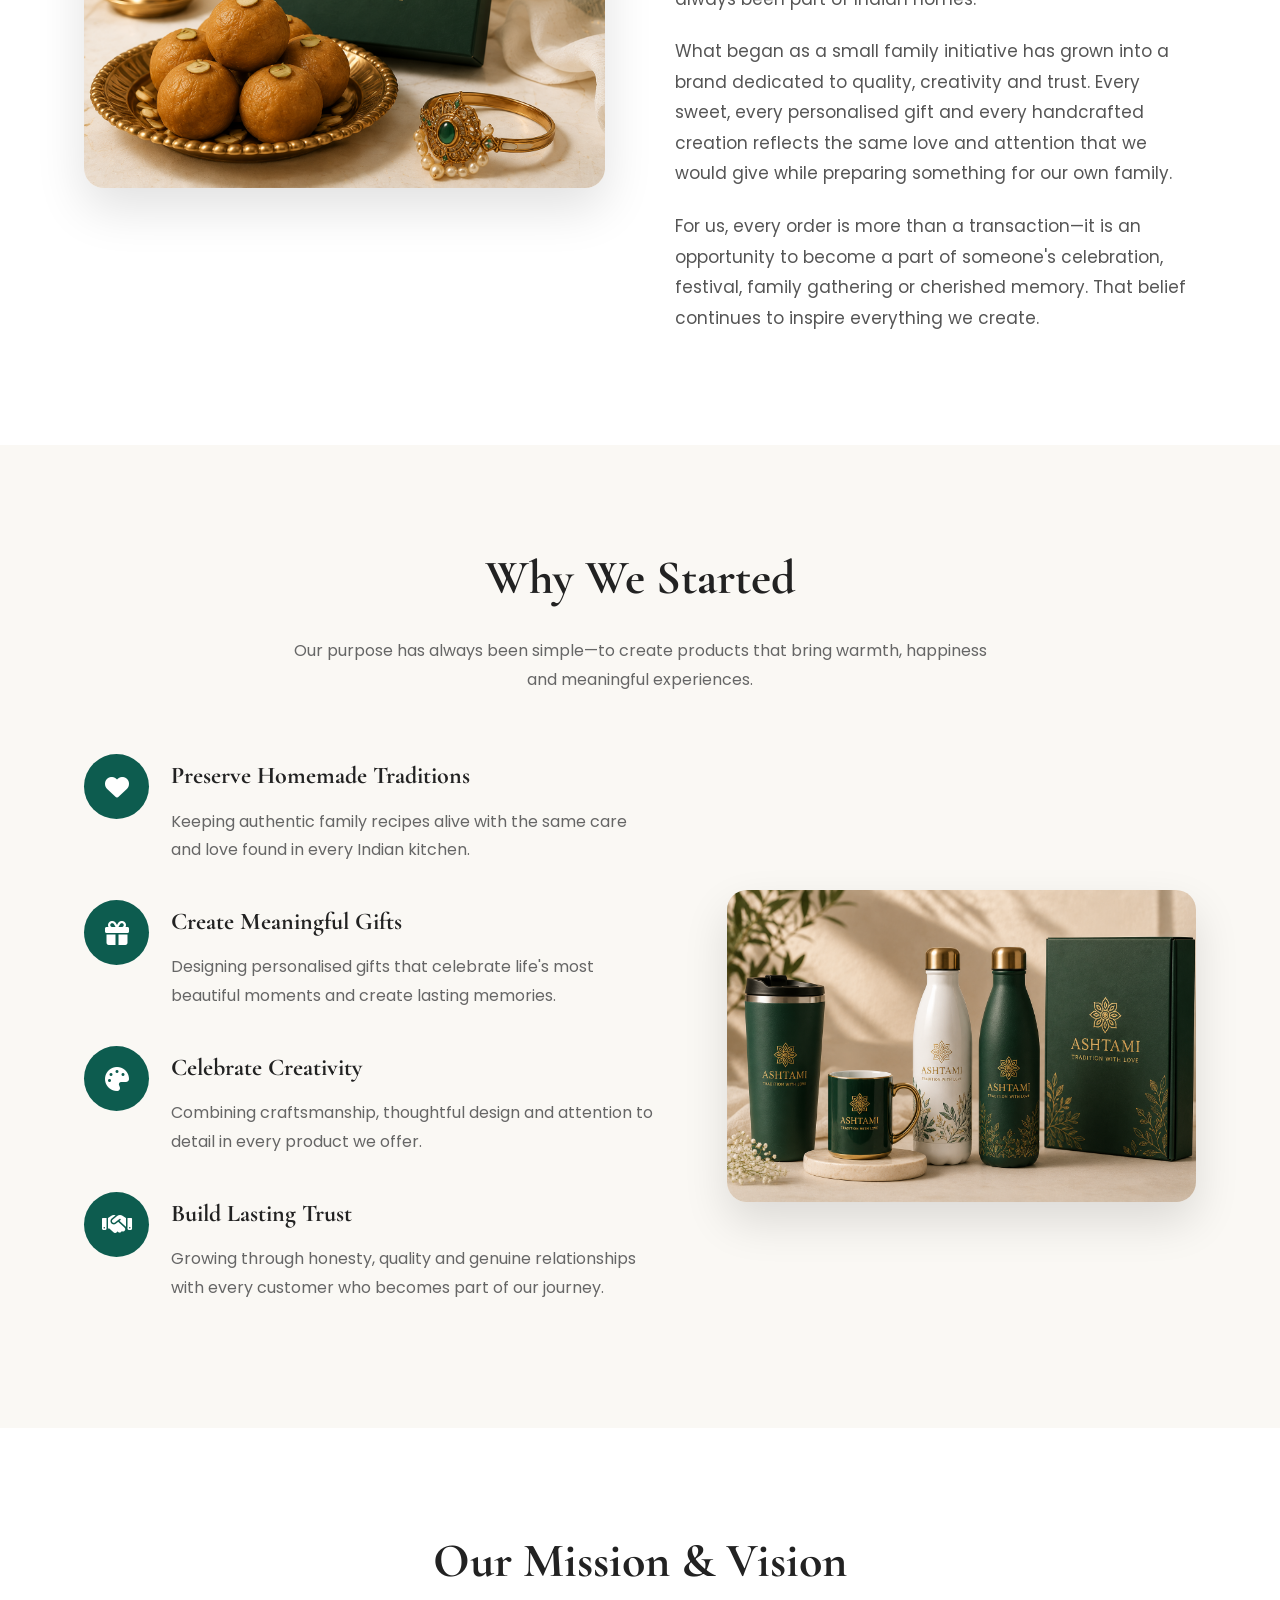
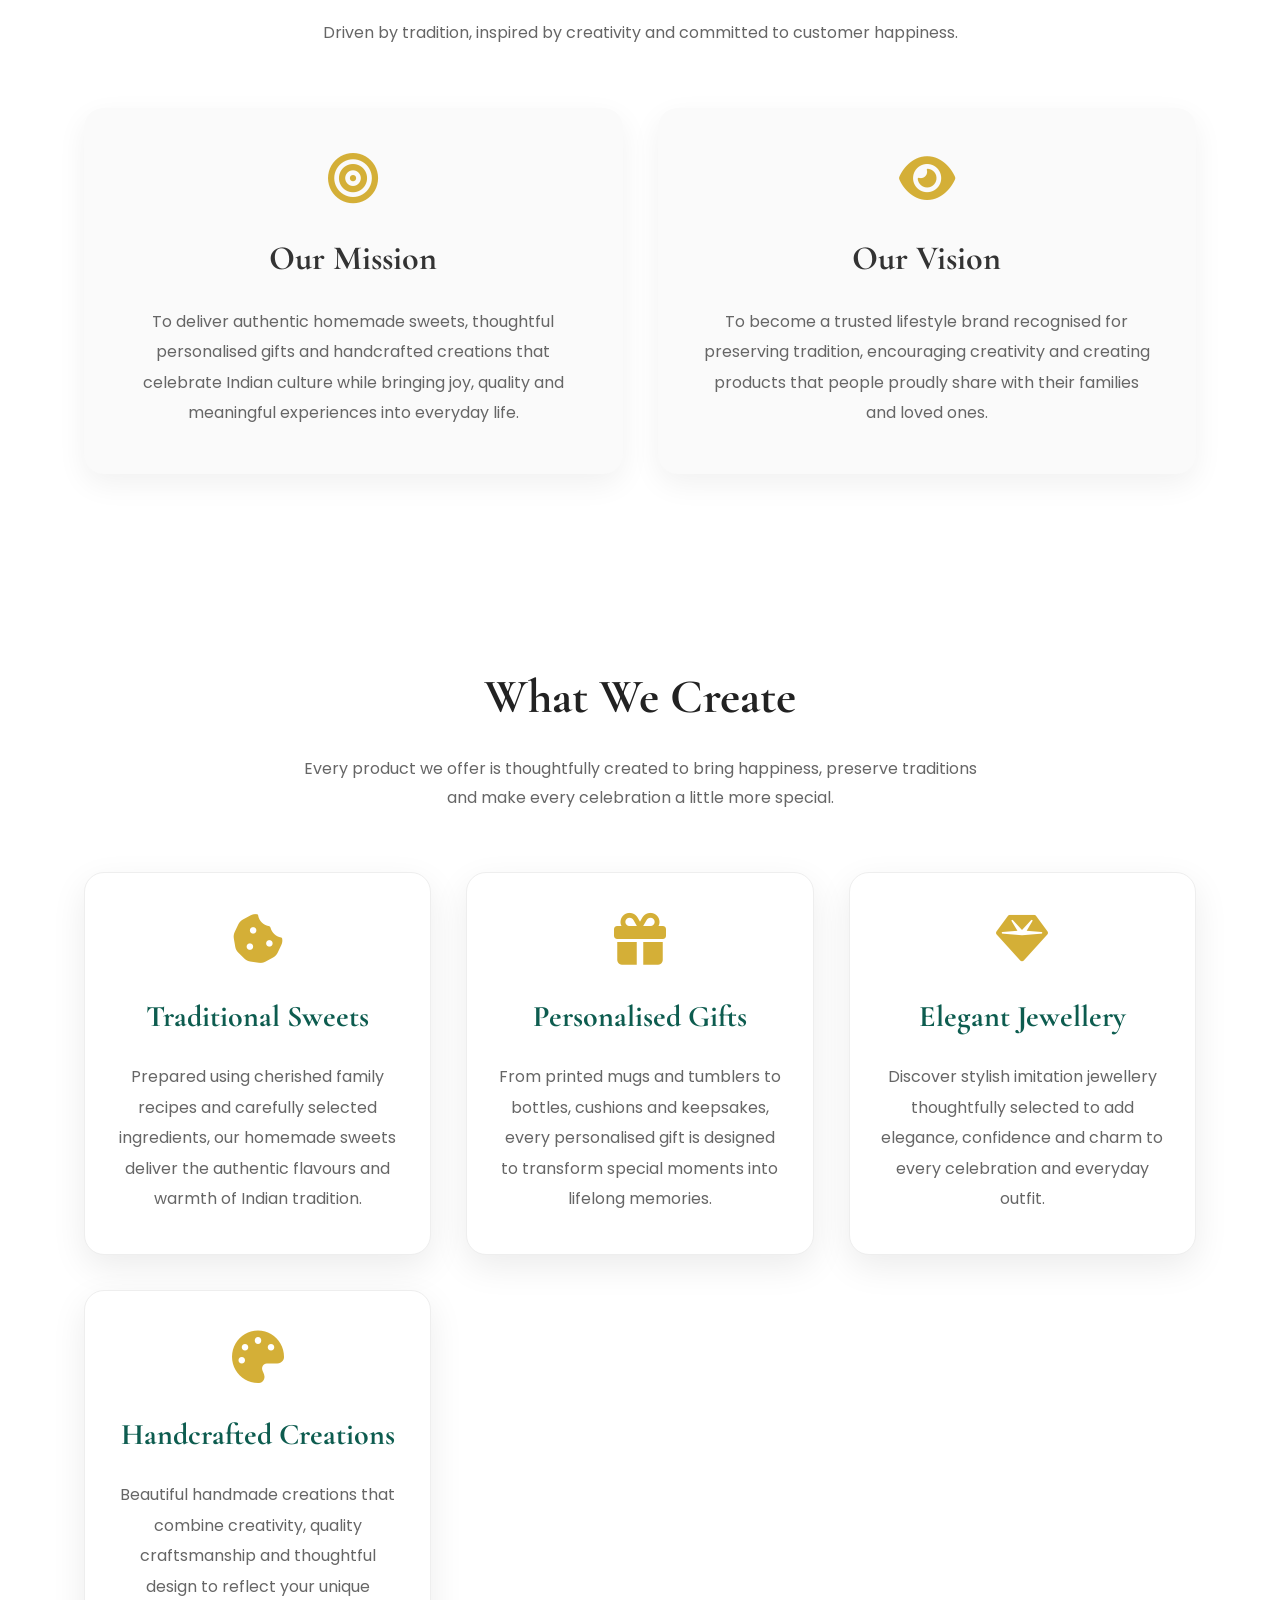
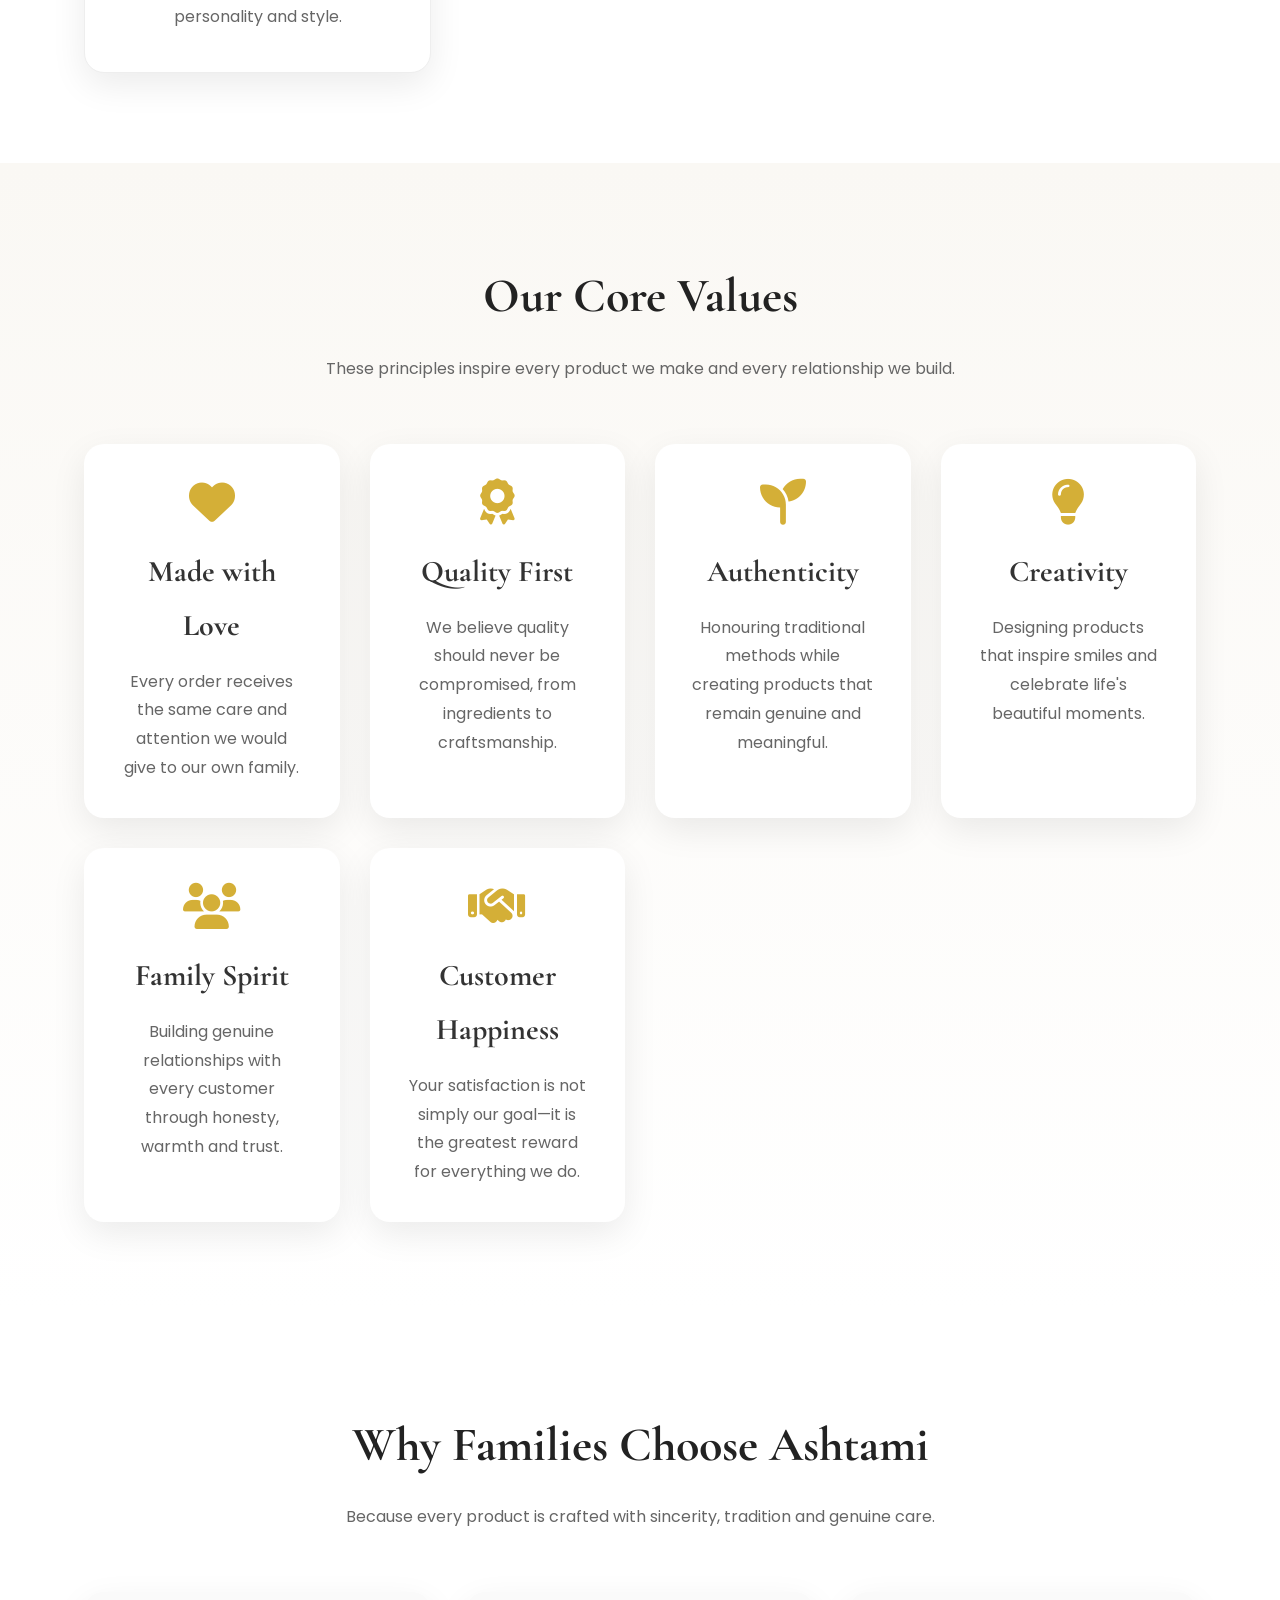
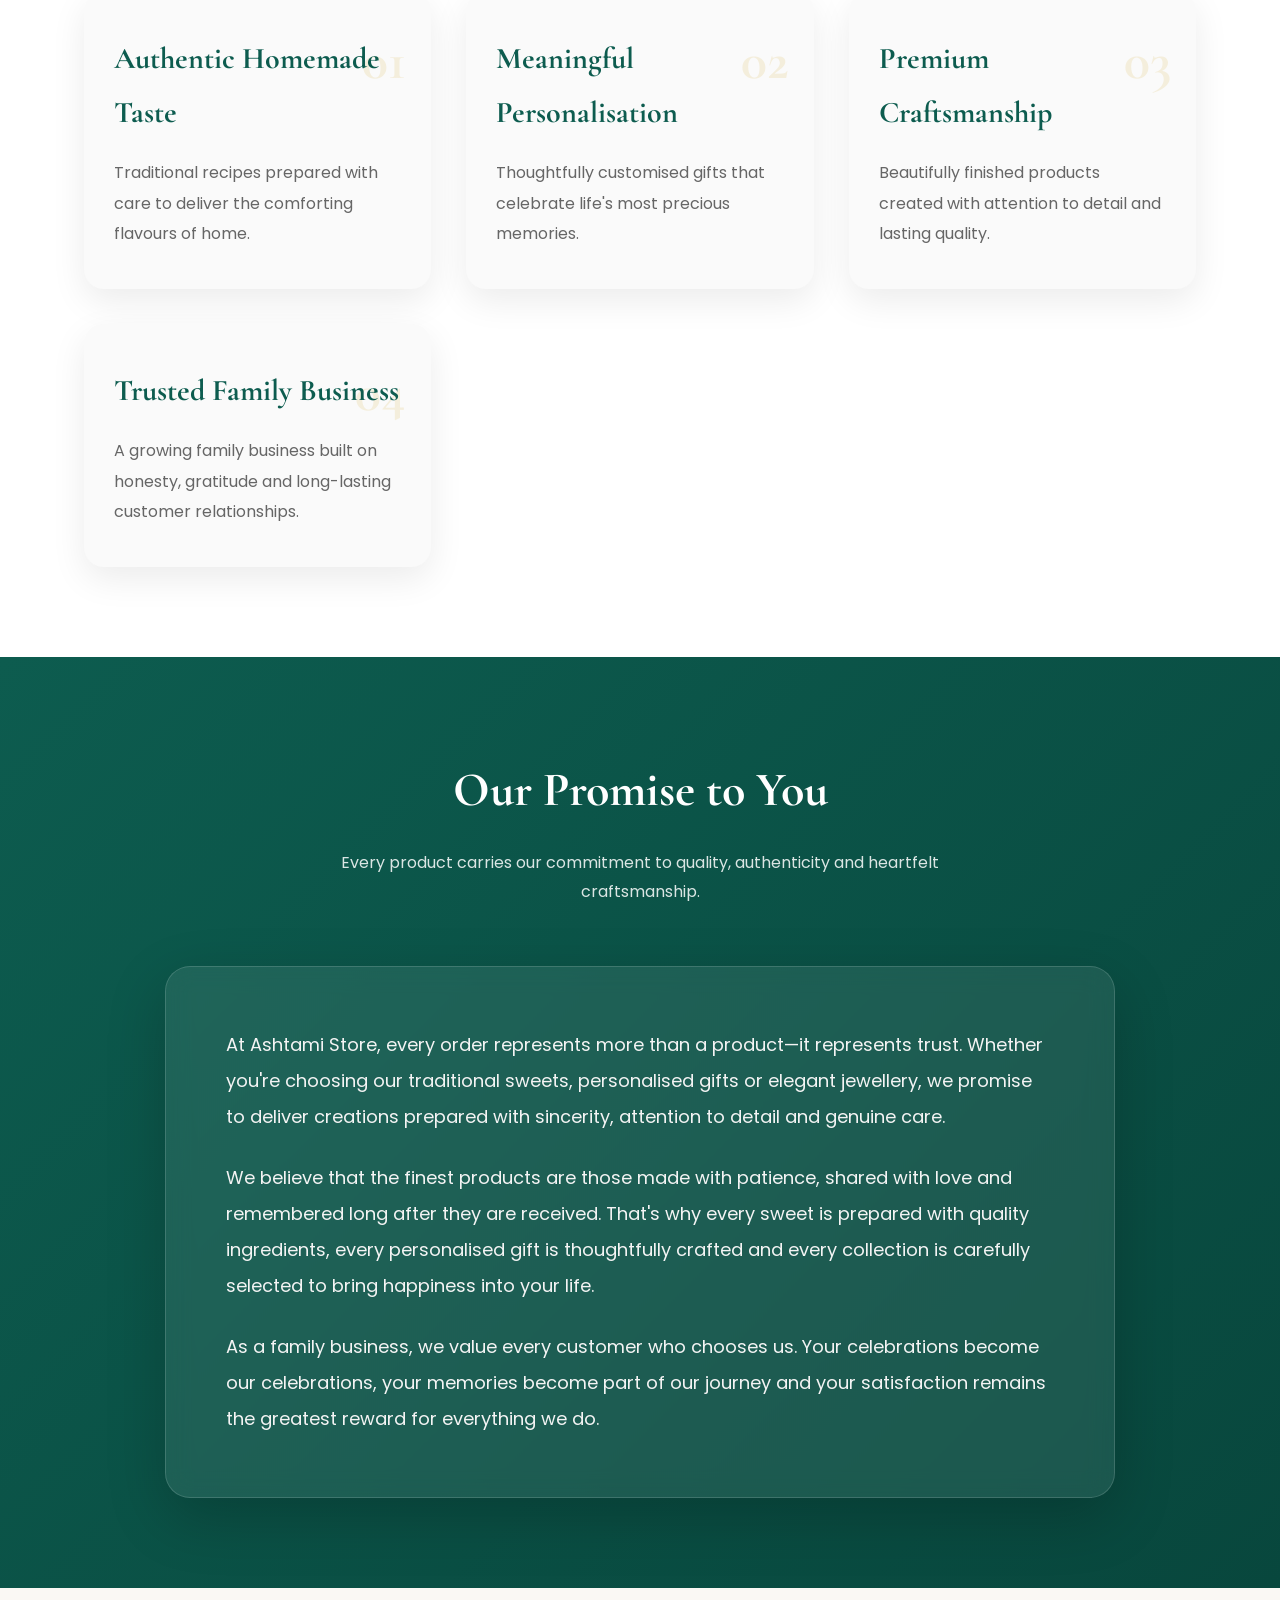
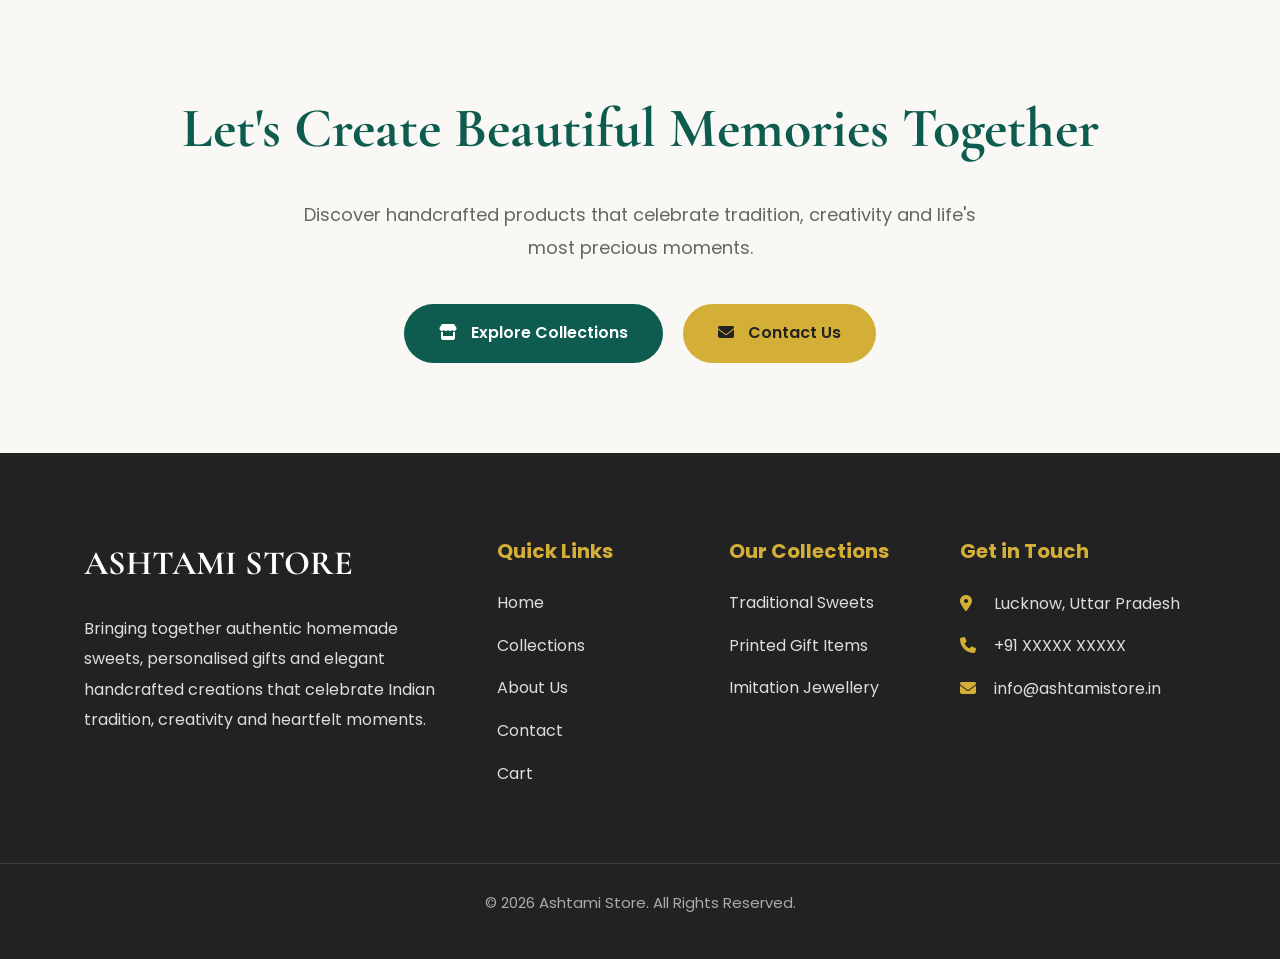
==== commit 1ea5aef9: "Update about.html" ====
--- a/about.html
+++ b/about.html
@@ -1284,39 +1284,58 @@
 
 <div class="container navbar">
 
-<div class="logo">
-
-ASHTAMI STORE
-
-</div>
-
-<nav>
-
-<ul>
-
-<li><a href="index.html">Home</a></li>
-
-<li><a href="category.html">Collections</a></li>
-
-<li><a href="about.html">About</a></li>
-
-<li><a href="contact.html">Contact</a></li>
-
-<li>
-
-<a href="cart.html" class="cart-icon">
-
-<i class="fa-solid fa-cart-shopping"></i>
-
-<span class="cart-count">0</span>
-
+    <div class="logo">
+        ASHTAMI STORE
+    </div>
+
+    <nav>
+
+        <ul>
+
+            <li><a href="index.html">Home</a></li>
+
+            <li class="dropdown">
+
+                <a<a href="category.html">
+    Collections
+    <i class="fa-solid fa-chevron-down dropdown-toggle"></i>
 </a>
 
-</li>
-
-</ul>
-
-</nav>
+                <ul class="dropdown-menu">
+
+                    <li><a href="category.html">Sweets &amp; Savouries</a></li>
+
+                    <li><a href="product-gift.html">Printed Gift Items</a></li>
+
+                    <li><a href="product-jewellery.html">Imitation Jewellery</a></li>
+
+                </ul>
+
+            </li>
+
+            <li><a href="about.html">About</a></li>
+
+            <li><a href="contact.html">Contact</a></li>
+
+            <li>
+                <a href="cart.html" class="cart-icon">
+                    <i class="fa-solid fa-cart-shopping"></i>
+                    <span class="cart-count">0</span>
+                </a>
+            </li>
+
+        </ul>
+
+    </nav>
+
+    <!-- HAMBURGER -->
+    <div class="menu-toggle">
+
+        <i class="fa-solid fa-bars"></i>
+
+    </div>
+
+</div>
 
 </div>
 
--- a/responsive.css
+++ b/responsive.css
@@ -399,7 +399,35 @@
 }
 
 }
-
+.dropdown-menu{
+
+position:static;
+
+display:none;
+
+background:#2c2c2c;
+
+box-shadow:none;
+
+width:100%;
+
+}
+
+.dropdown.active .dropdown-menu{
+
+display:block;
+
+}
+
+.dropdown-menu li a{
+
+padding:14px 40px;
+
+font-size:15px;
+
+text-align:left;
+
+}
 /*==================================================
 SMALL PHONES
 ==================================================*/
@@ -534,3 +562,222 @@
 }
 
 }
+.dropdown-menu{
+
+position:static;
+
+display:none;
+
+background:#2c2c2c;
+
+box-shadow:none;
+
+width:100%;
+
+}
+
+.dropdown.active .dropdown-menu{
+
+display:block;
+
+}
+
+.dropdown-menu li a{
+
+padding:14px 40px;
+
+font-size:15px;
+/*====================================
+HAMBURGER OVERRIDE
+====================================*/
+
+@media (max-width:1024px){
+
+.menu-toggle{
+
+display:block !important;
+
+font-size:30px;
+
+color:#fff;
+
+cursor:pointer;
+
+z-index:9999;
+
+}
+
+nav{
+
+position:absolute;
+
+top:100%;
+
+left:0;
+
+width:100%;
+
+background:#222;
+
+display:none;
+
+z-index:999;
+
+}
+
+nav.show-menu{
+
+display:block;
+
+}
+
+nav ul{
+
+display:flex;
+
+flex-direction:column;
+
+padding:20px 0;
+
+gap:0;
+
+}
+
+nav ul li{
+
+width:100%;
+
+}
+
+nav ul li a{
+
+display:block;
+
+padding:16px;
+
+text-align:center;
+
+color:#fff;
+
+border-bottom:1px solid rgba(255,255,255,.1);
+
+}
+
+}
+text-align:left;
+
+}
+/*====================================
+RESPONSIVE NAVBAR
+====================================*/
+
+@media (max-width:1024px){
+
+header{
+    position:relative;
+}
+
+.navbar{
+    position:relative;
+}
+
+.menu-toggle{
+    display:block;
+    font-size:28px;
+    cursor:pointer;
+    color:#fff;
+    z-index:1001;
+}
+
+nav{
+
+    position:absolute;
+
+    top:100%;
+
+    left:0;
+
+    width:100%;
+
+    background:#222;
+
+    display:none;
+
+}
+
+nav.show-menu{
+
+    display:block;
+
+}
+
+nav ul{
+
+    flex-direction:column;
+
+    gap:0;
+
+    width:100%;
+
+}
+
+nav ul li{
+
+    width:100%;
+
+}
+
+nav ul li a{
+
+    display:block;
+
+    padding:16px 20px;
+
+    color:#fff;
+
+    border-bottom:1px solid rgba(255,255,255,.08);
+
+}
+
+
+/* MOBILE DROPDOWN */
+
+.dropdown-menu{
+
+    position:static;
+
+    width:100%;
+
+    display:none;
+
+    background:#2b2b2b;
+
+    box-shadow:none;
+
+    border-radius:0;
+
+    padding:0;
+
+}
+
+.dropdown.show-dropdown .dropdown-menu{
+
+    display:block;
+
+}
+
+.dropdown-menu li a{
+
+    padding-left:45px;
+
+    background:#2b2b2b;
+
+}
+
+.dropdown:hover .dropdown-menu{
+
+    display:none;
+
+}
+
+}
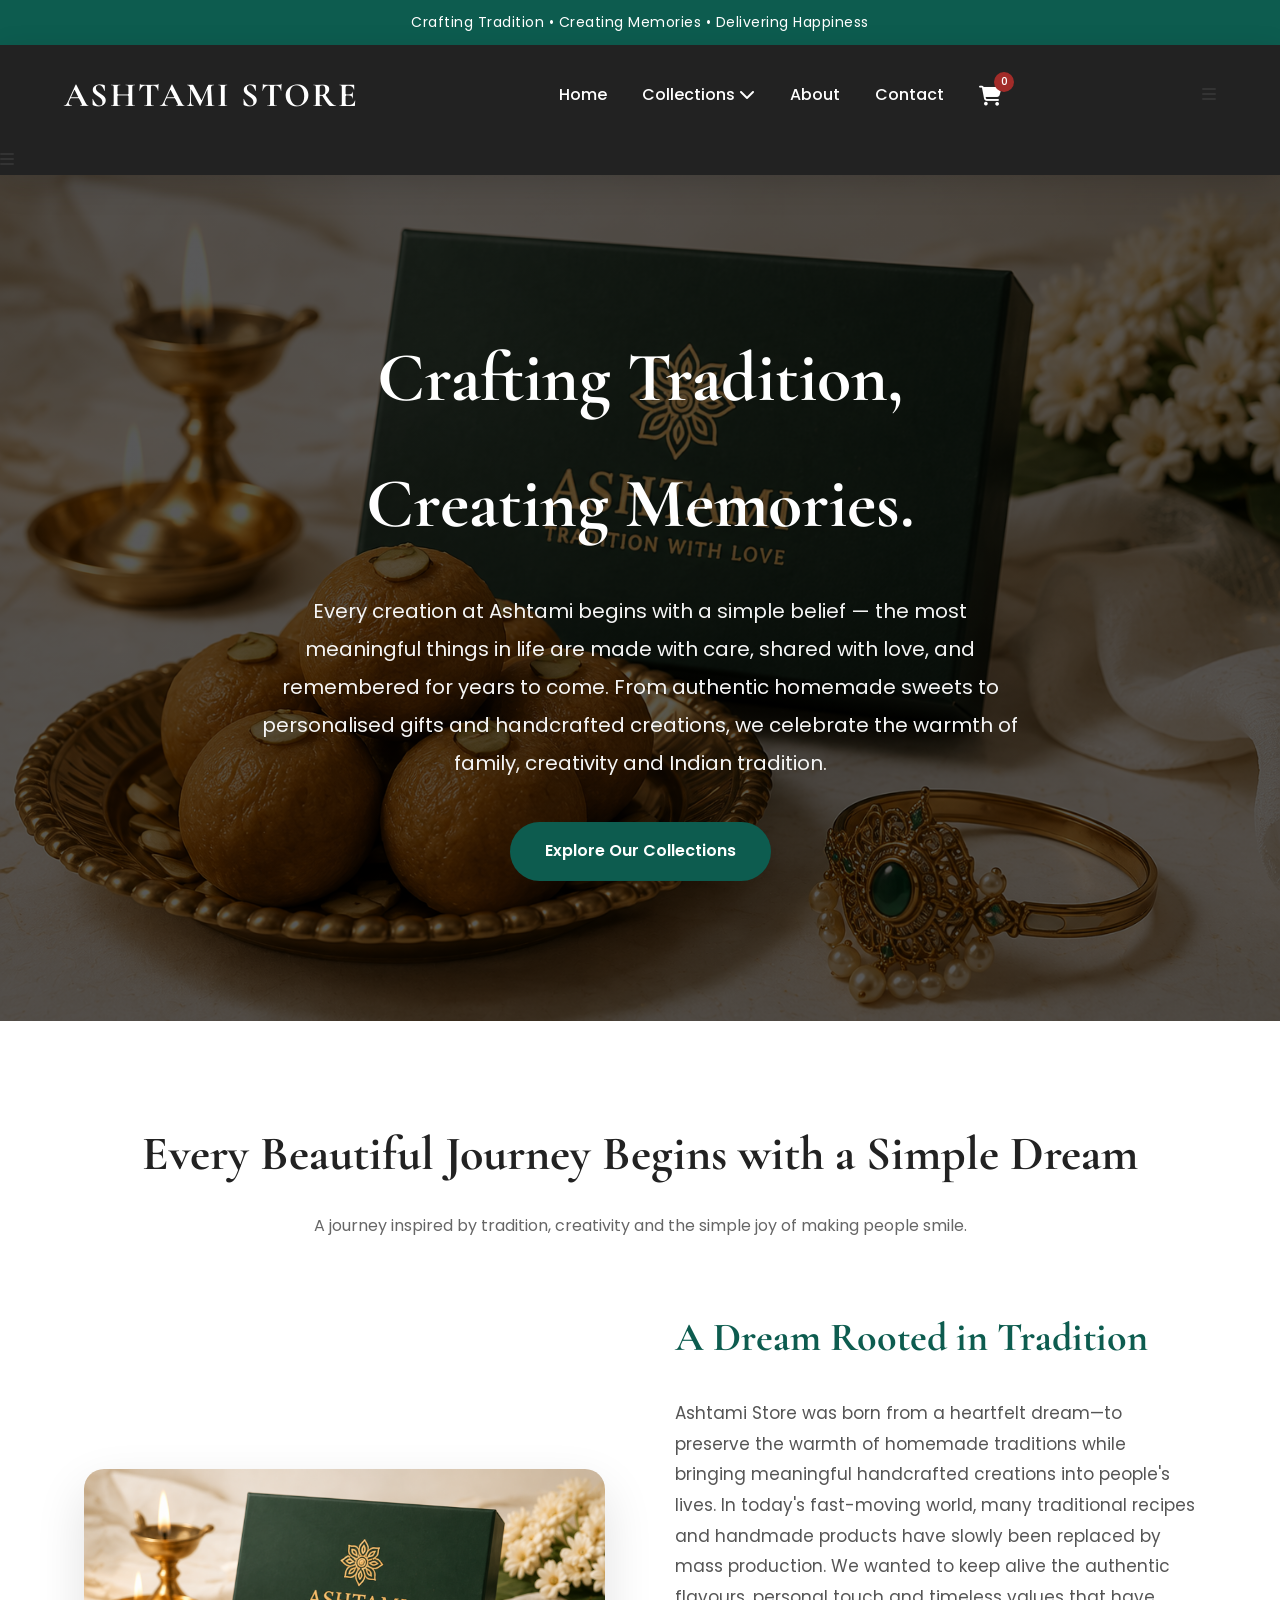
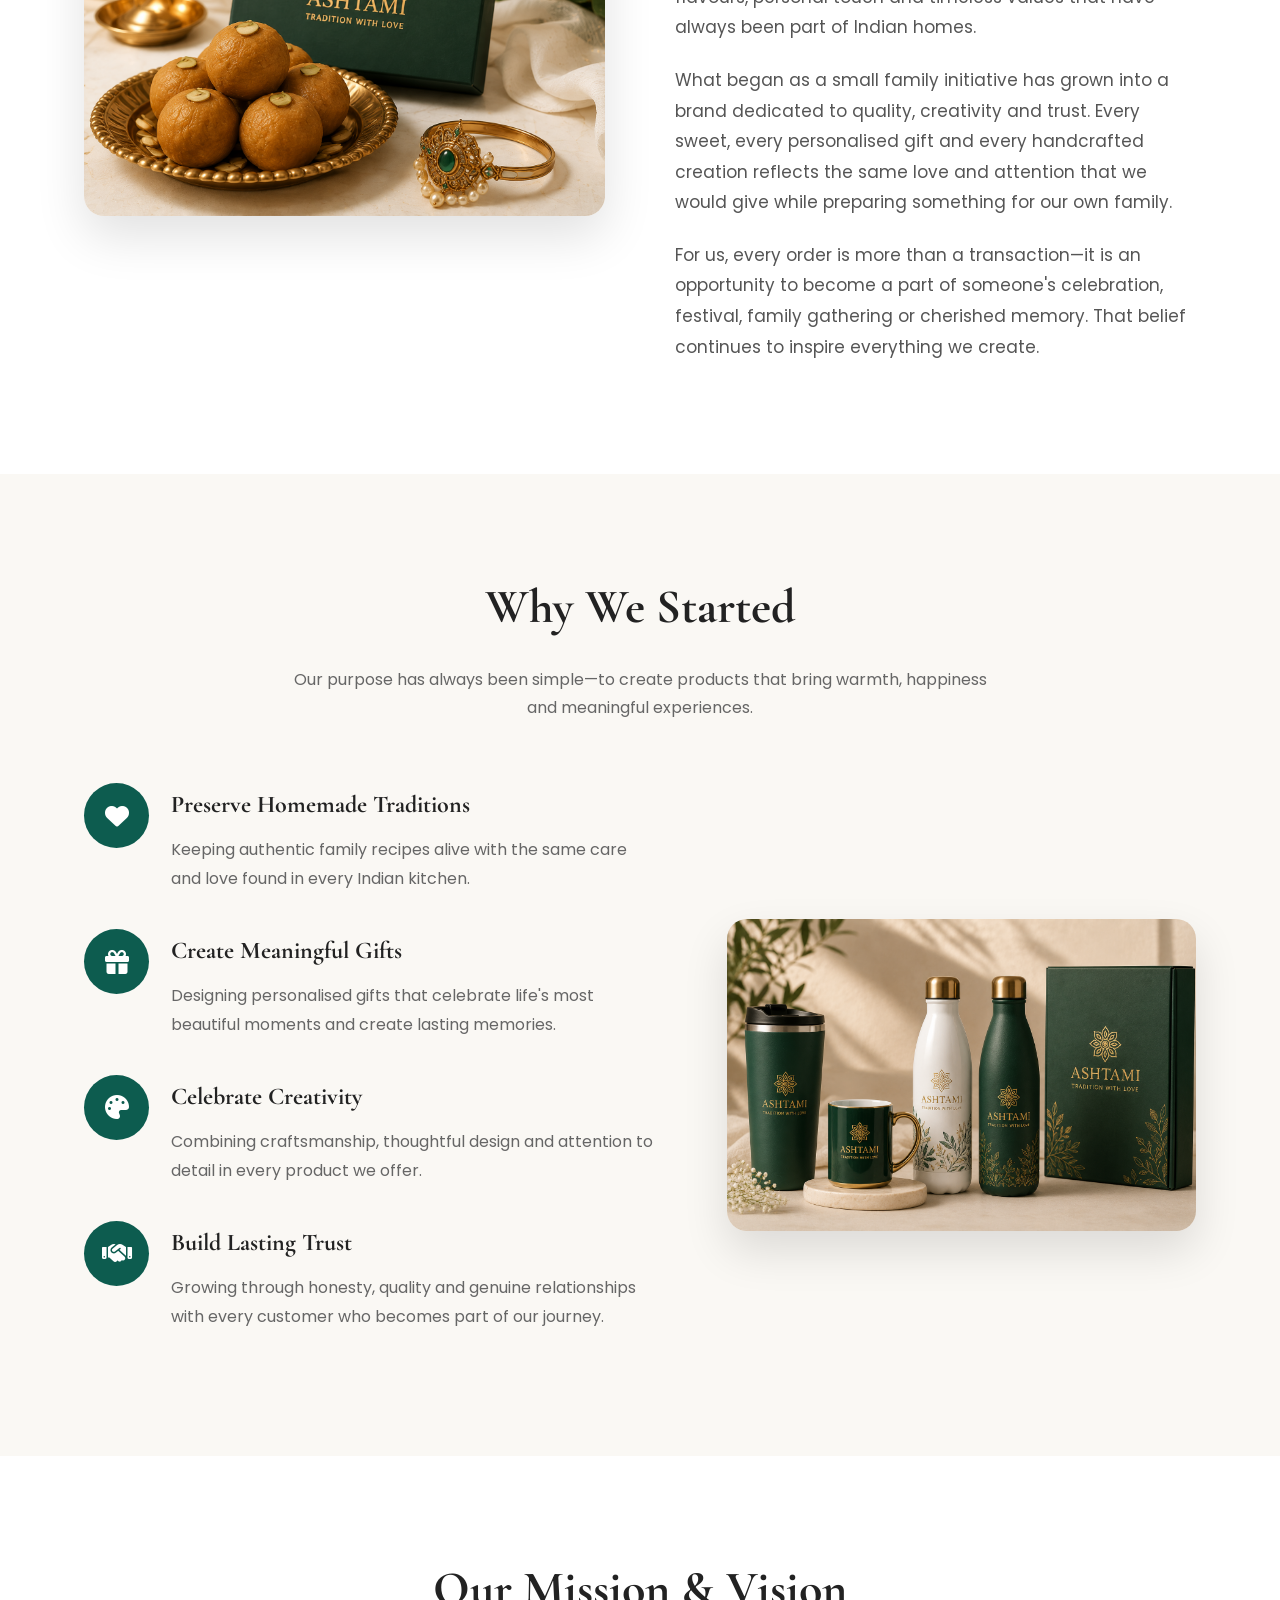
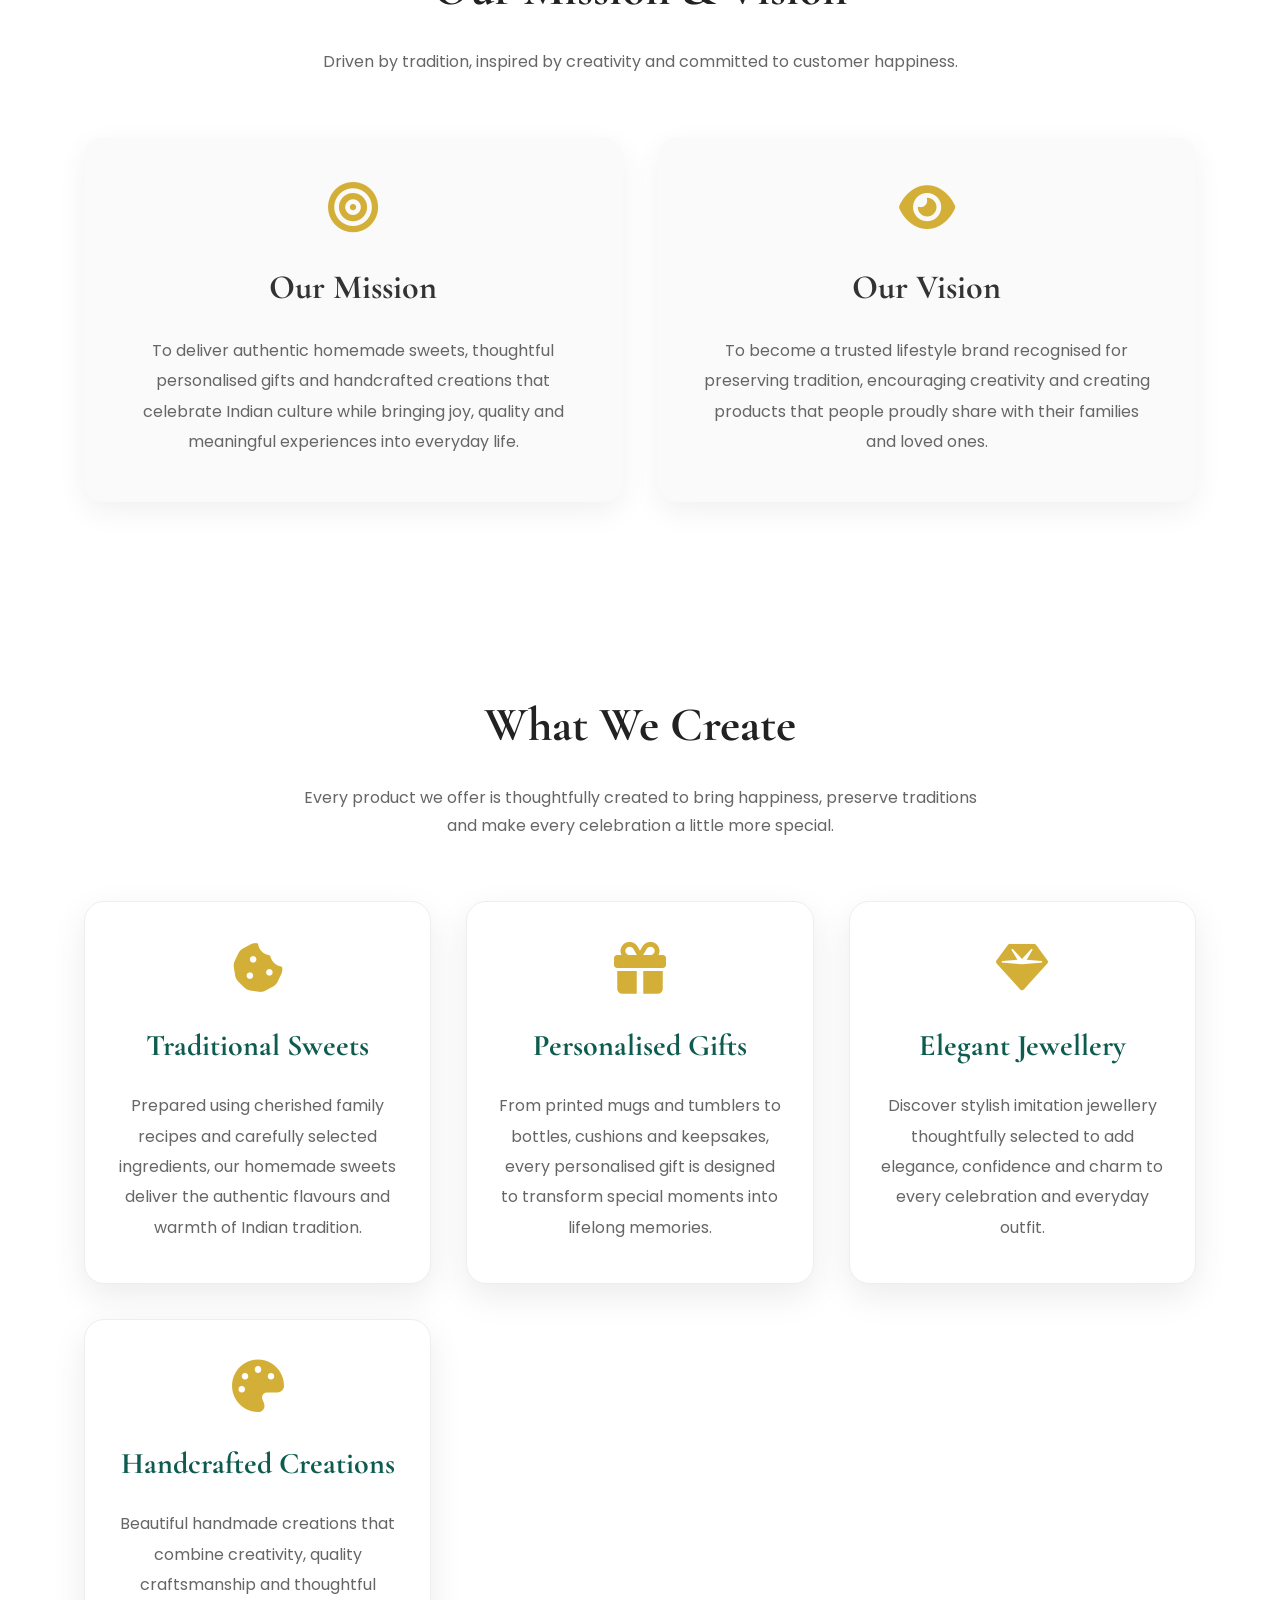
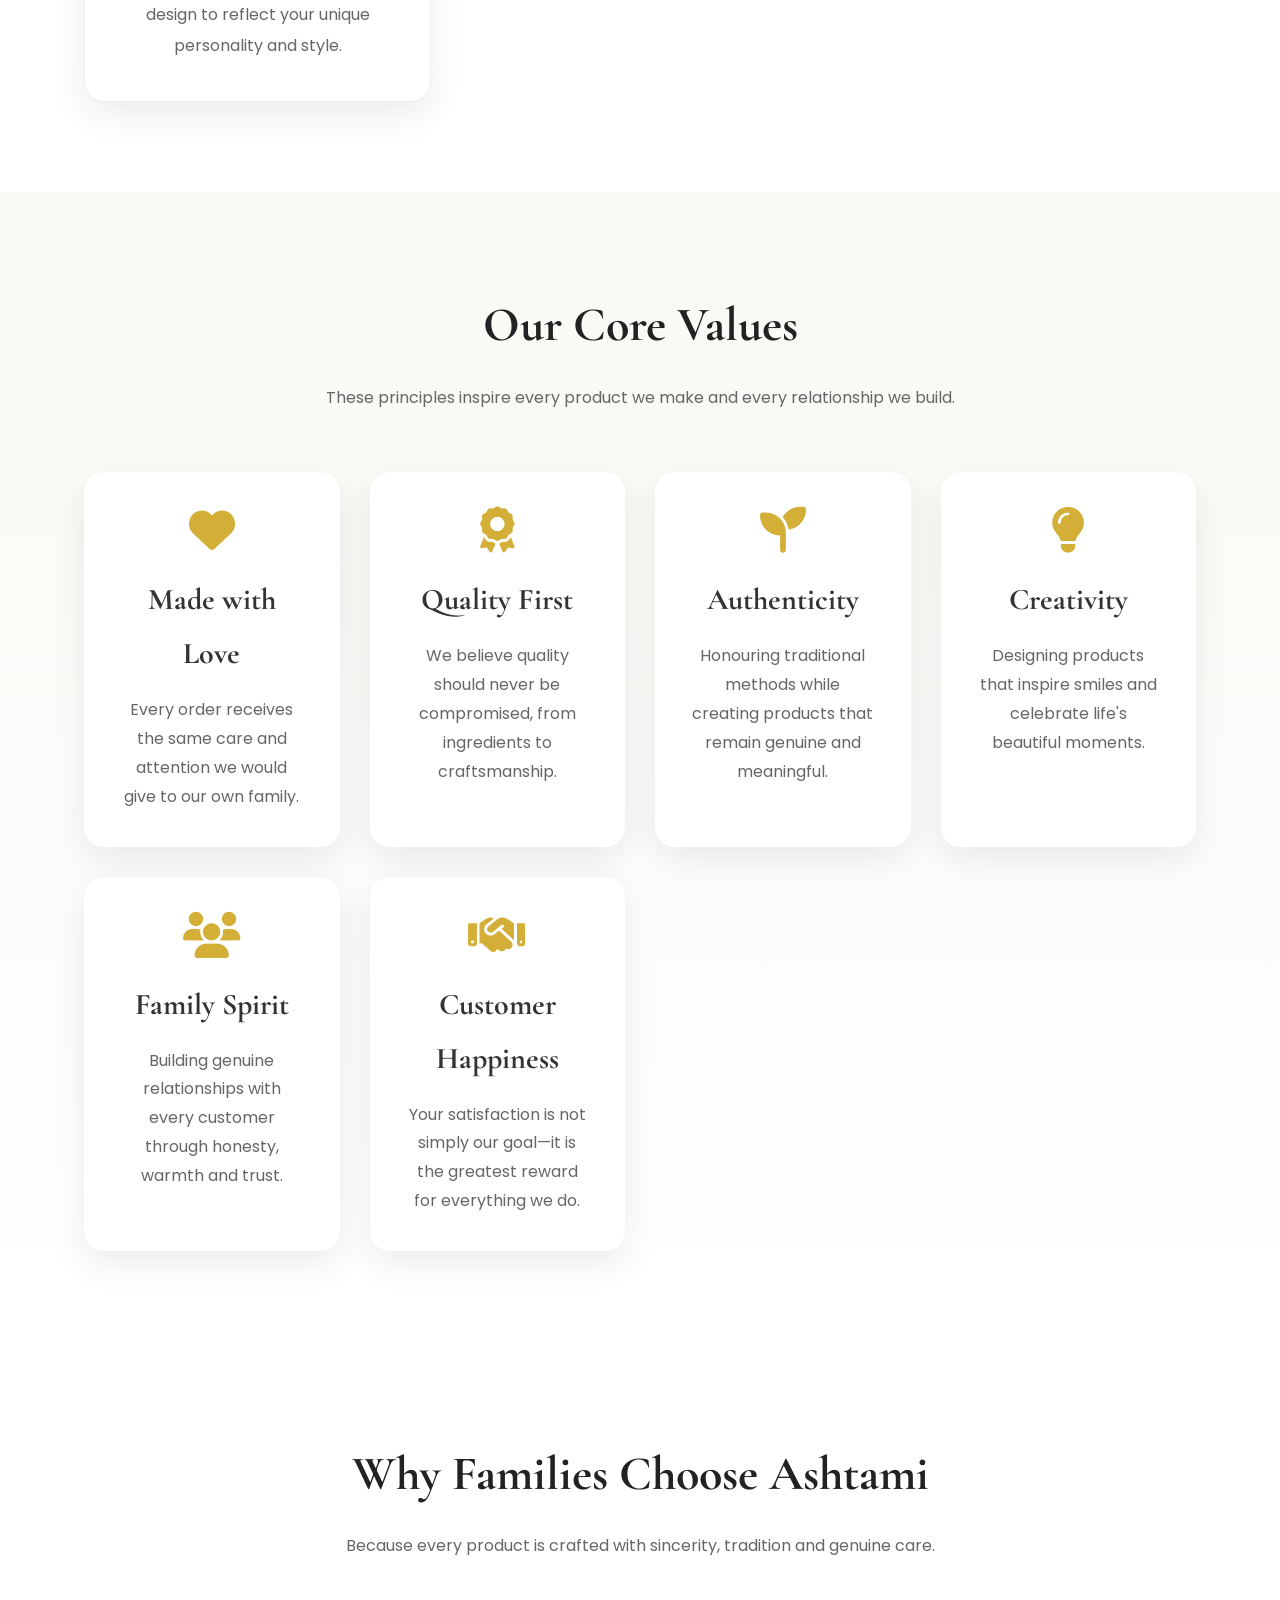
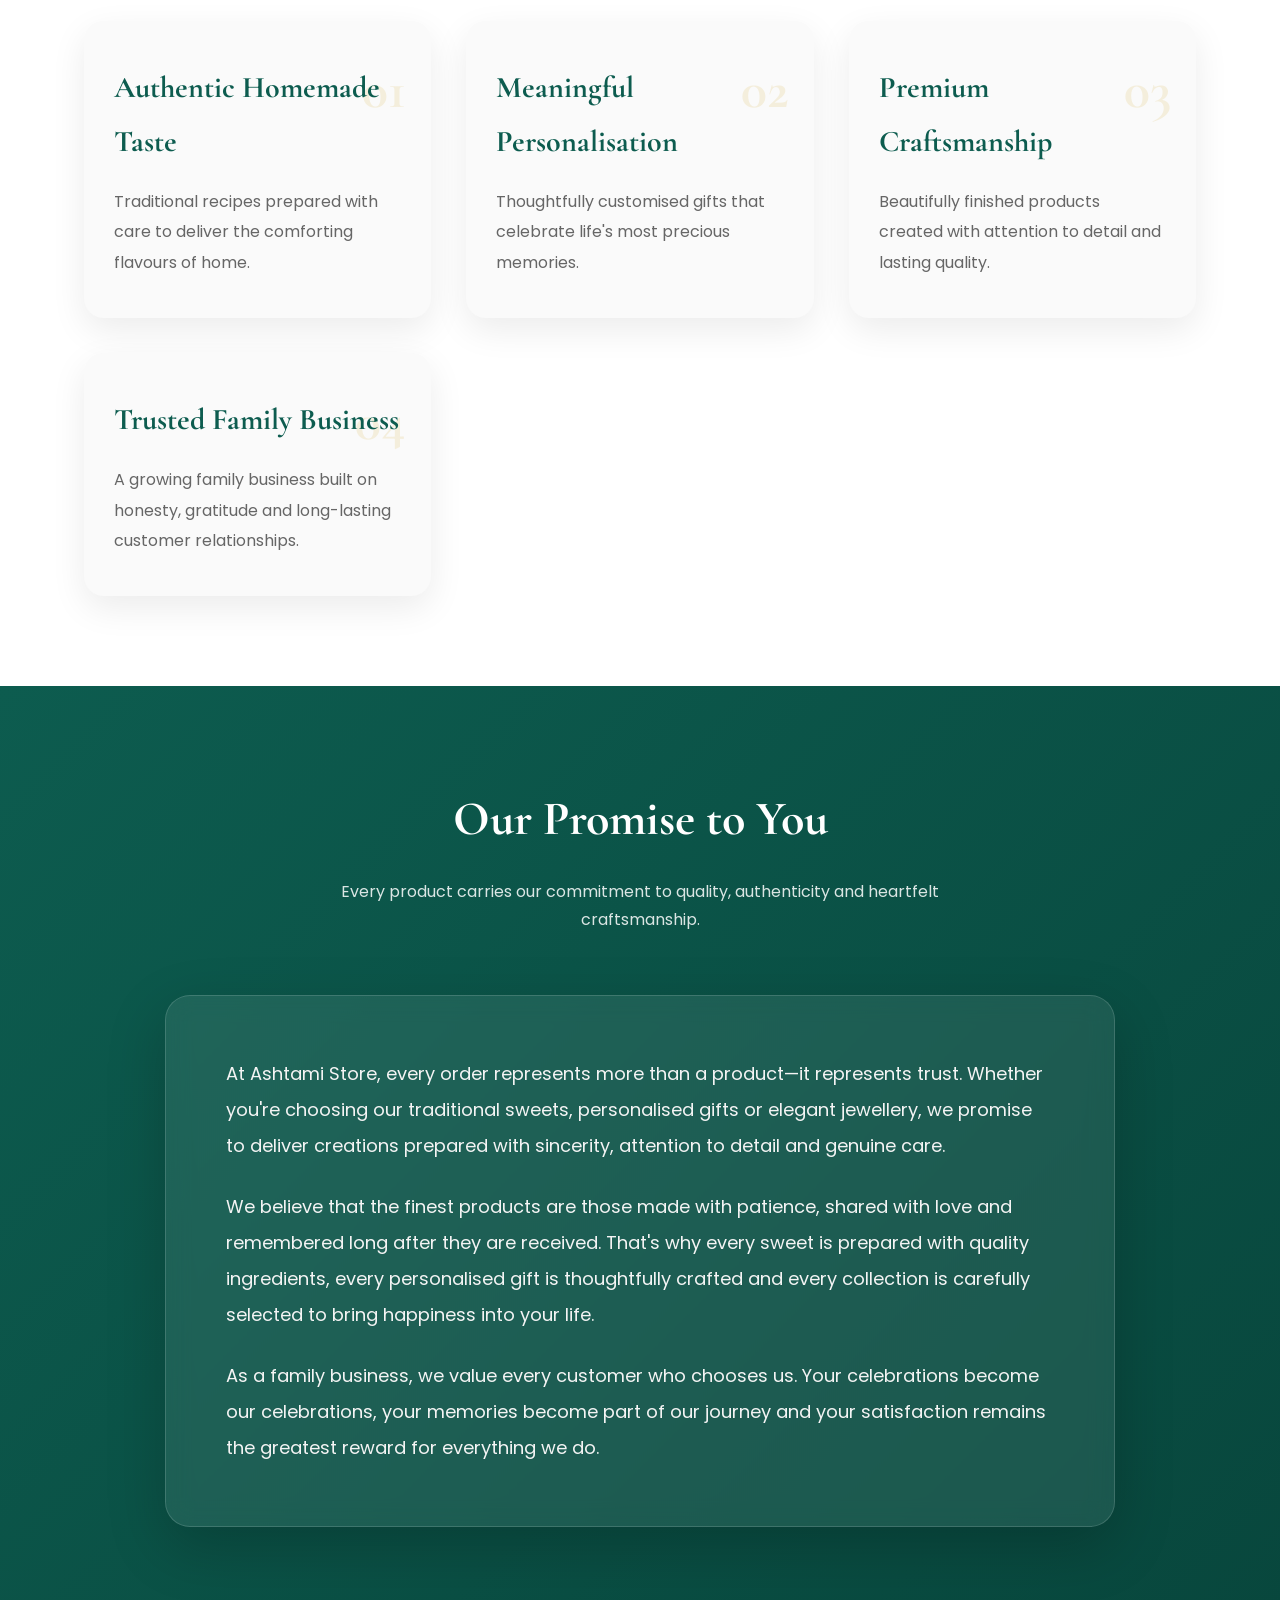
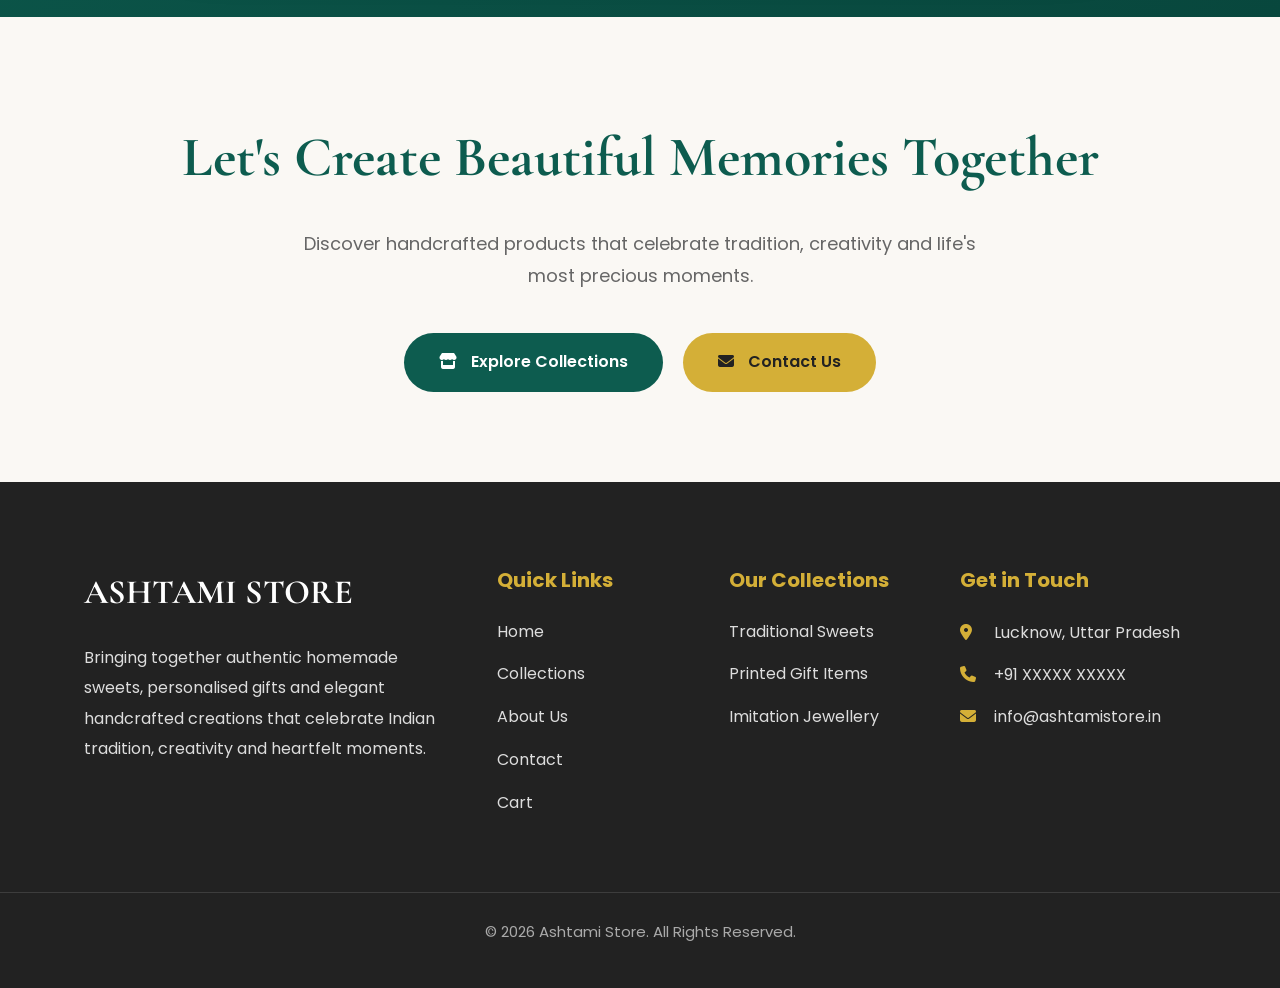
==== commit ba1e835a: "Update about.html" ====
--- a/about.html
+++ b/about.html
@@ -1296,11 +1296,10 @@
 
             <li class="dropdown">
 
-                <a<a href="category.html">
+               <a href="category.html">
     Collections
     <i class="fa-solid fa-chevron-down dropdown-toggle"></i>
 </a>
-
                 <ul class="dropdown-menu">
 
                     <li><a href="category.html">Sweets &amp; Savouries</a></li>
@@ -1337,6 +1336,15 @@
 
 </div>
 
+    <!-- HAMBURGER -->
+    <div class="menu-toggle">
+
+        <i class="fa-solid fa-bars"></i>
+
+    </div>
+
+</div>
+
 </div>
 
 </header>
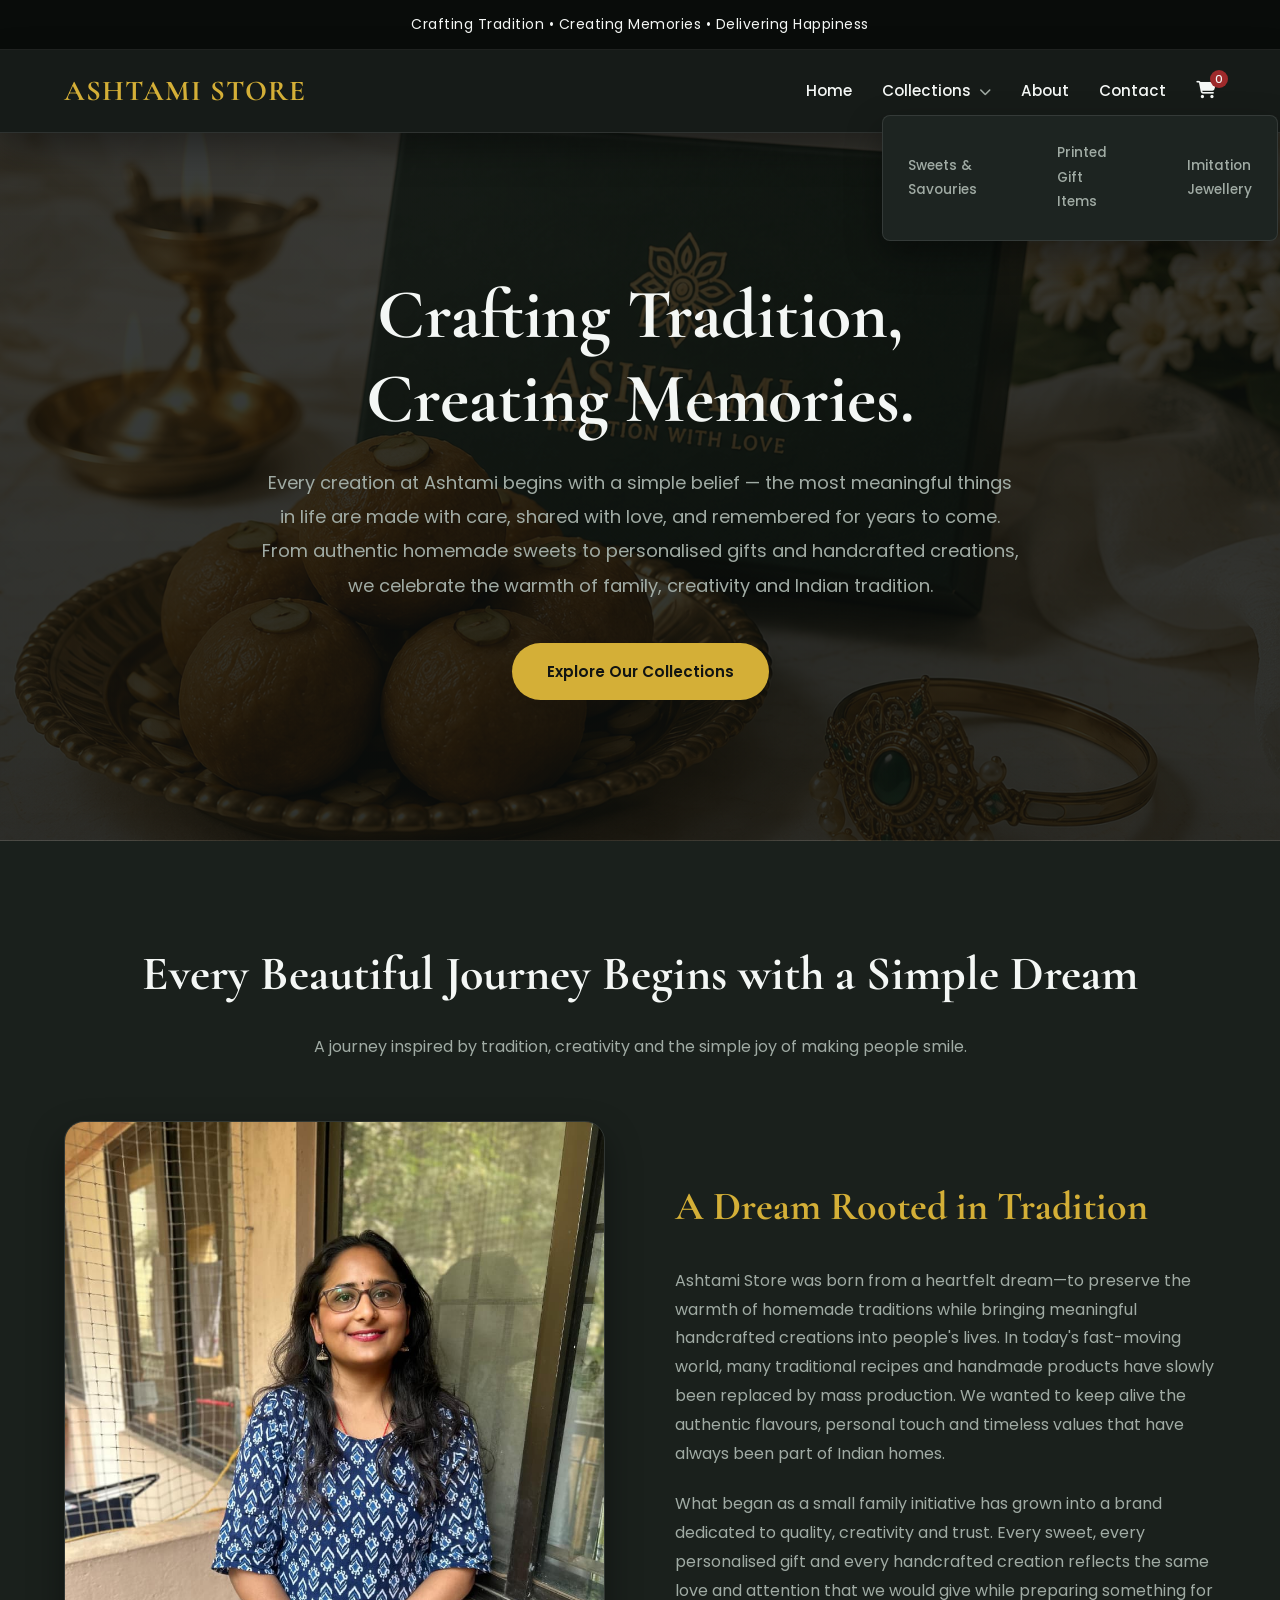
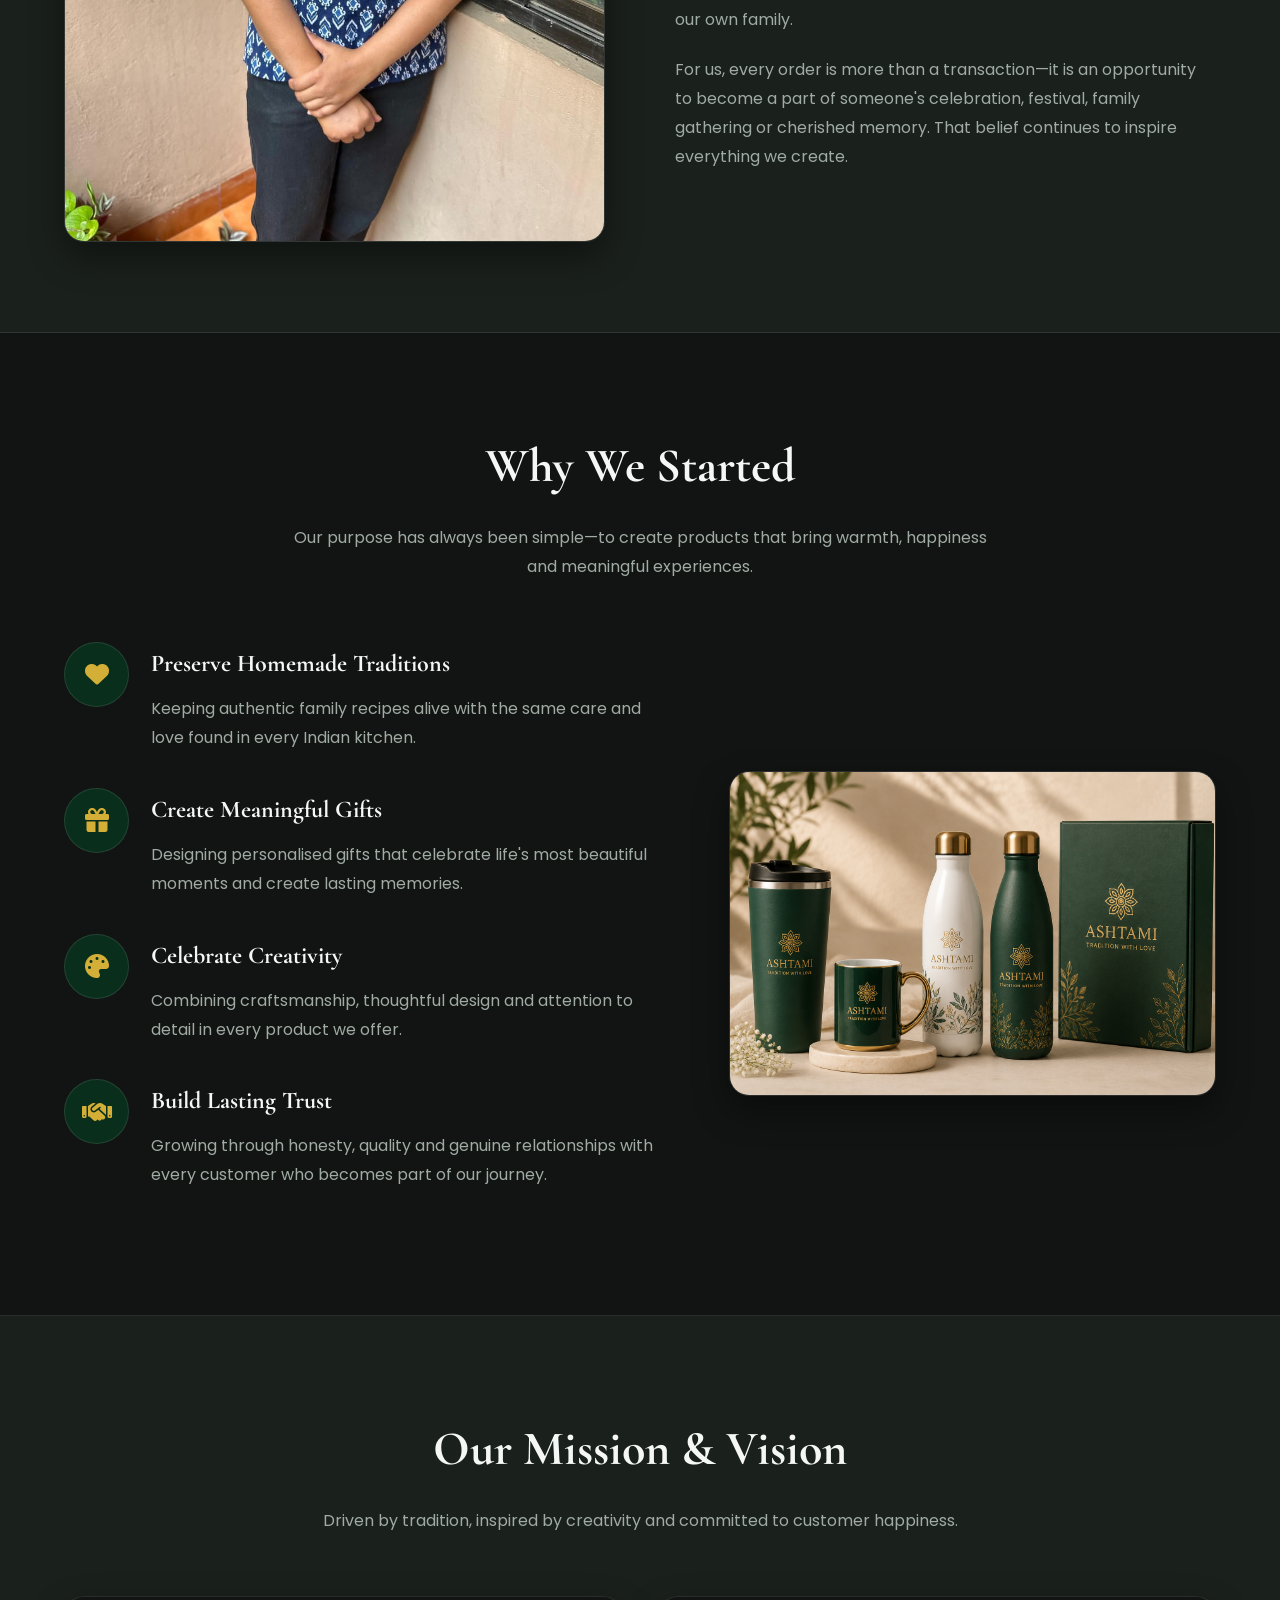
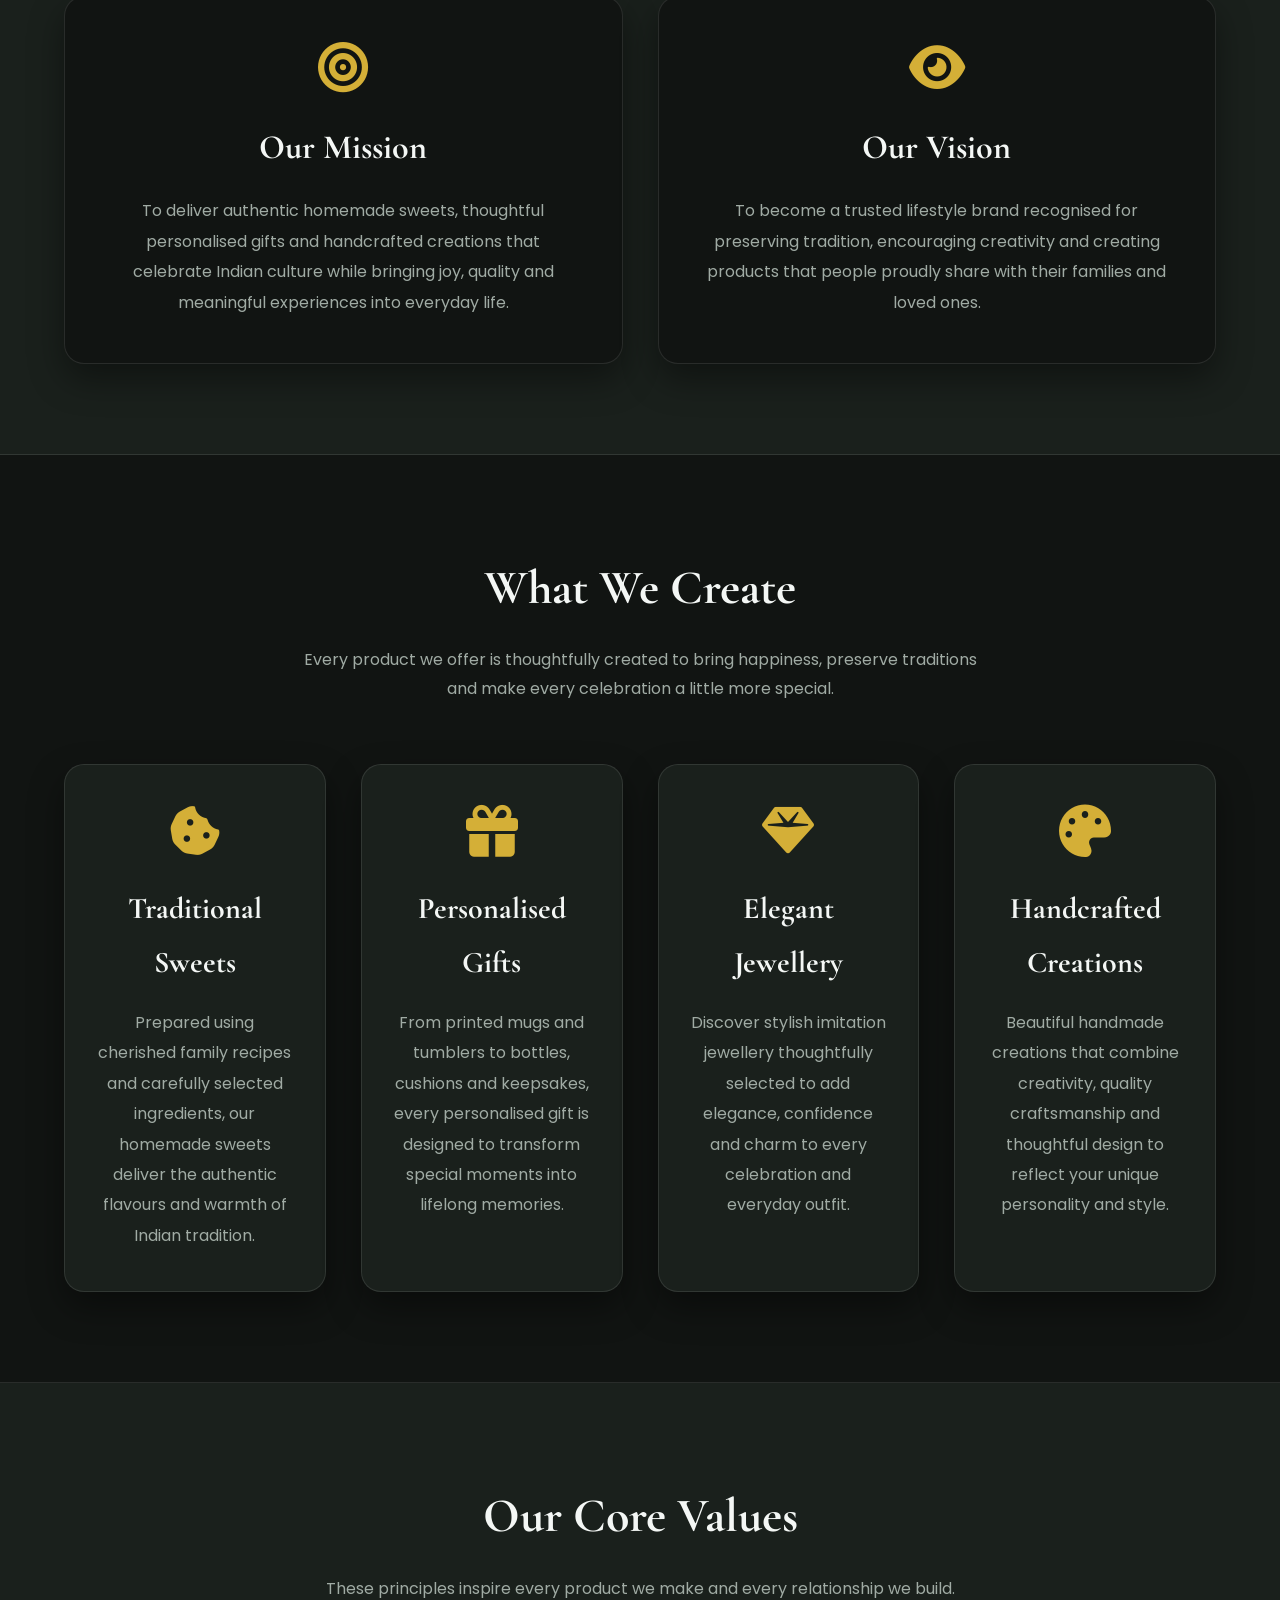
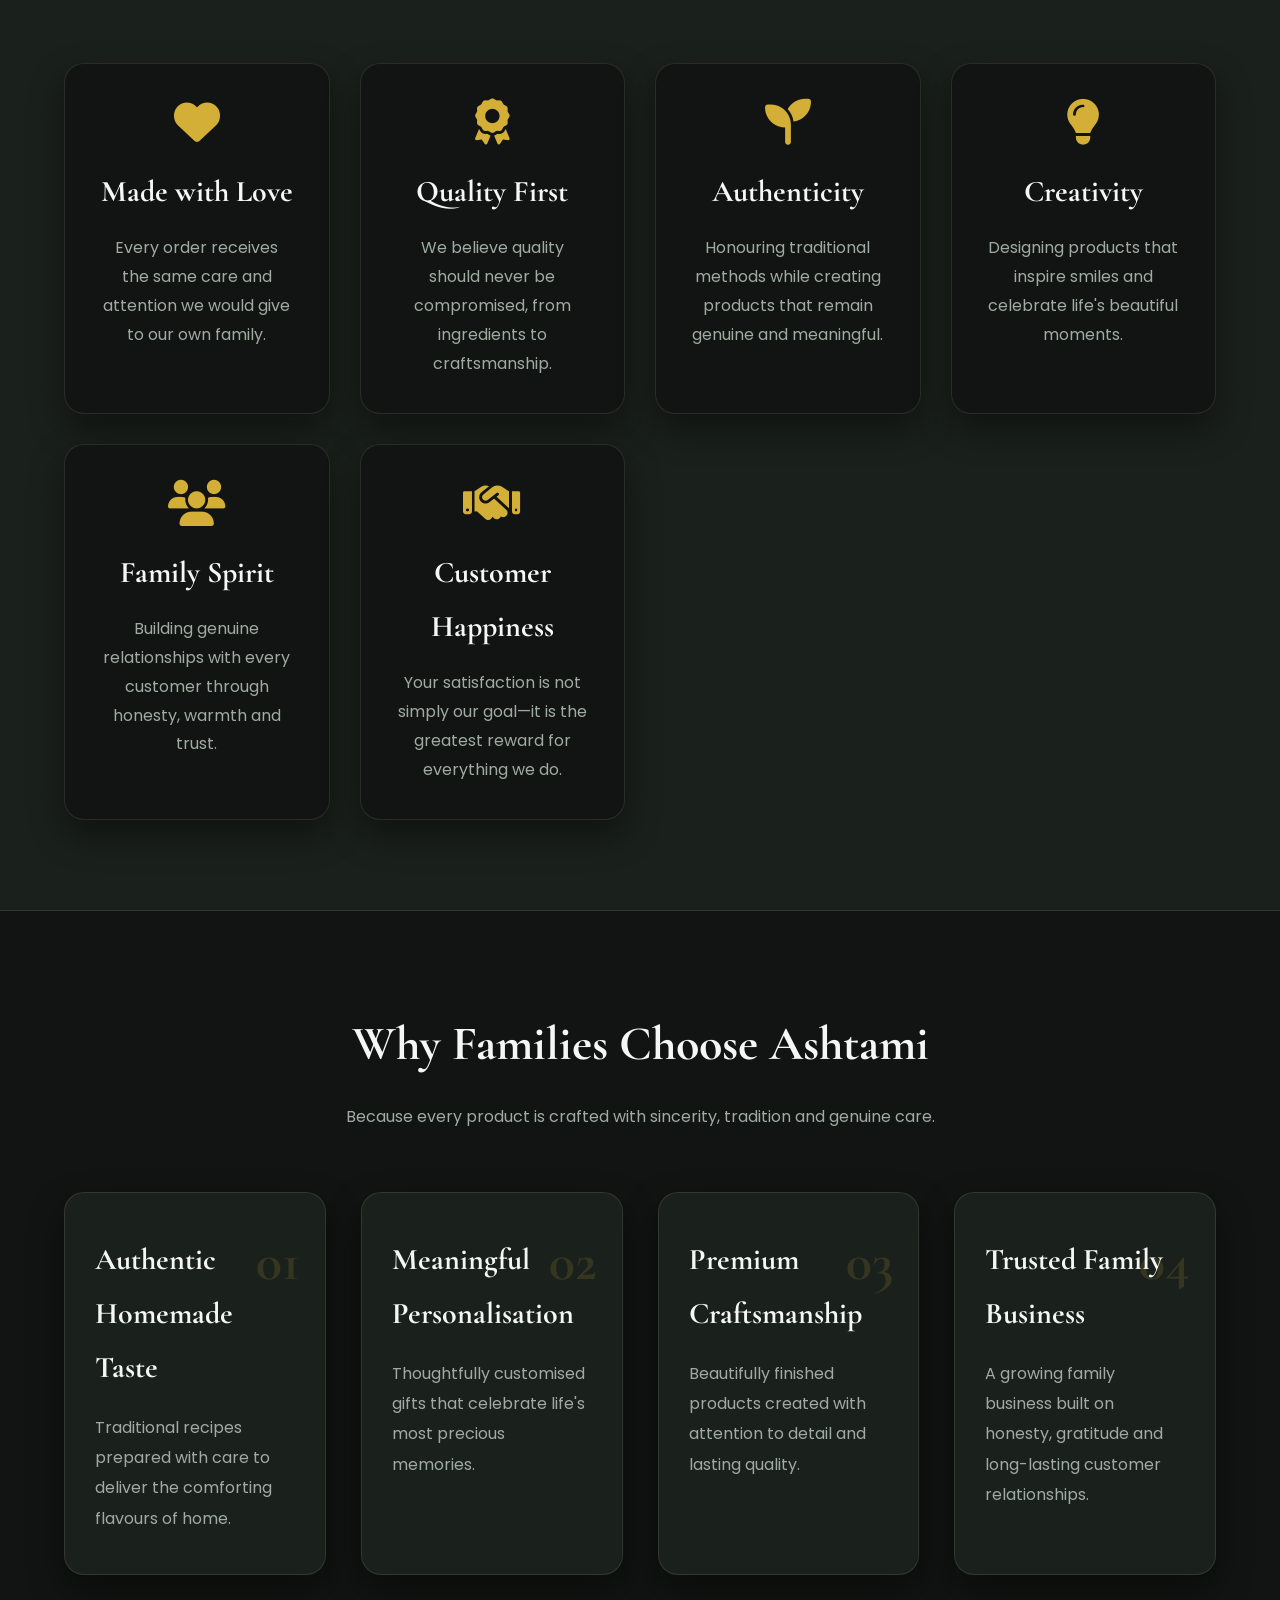
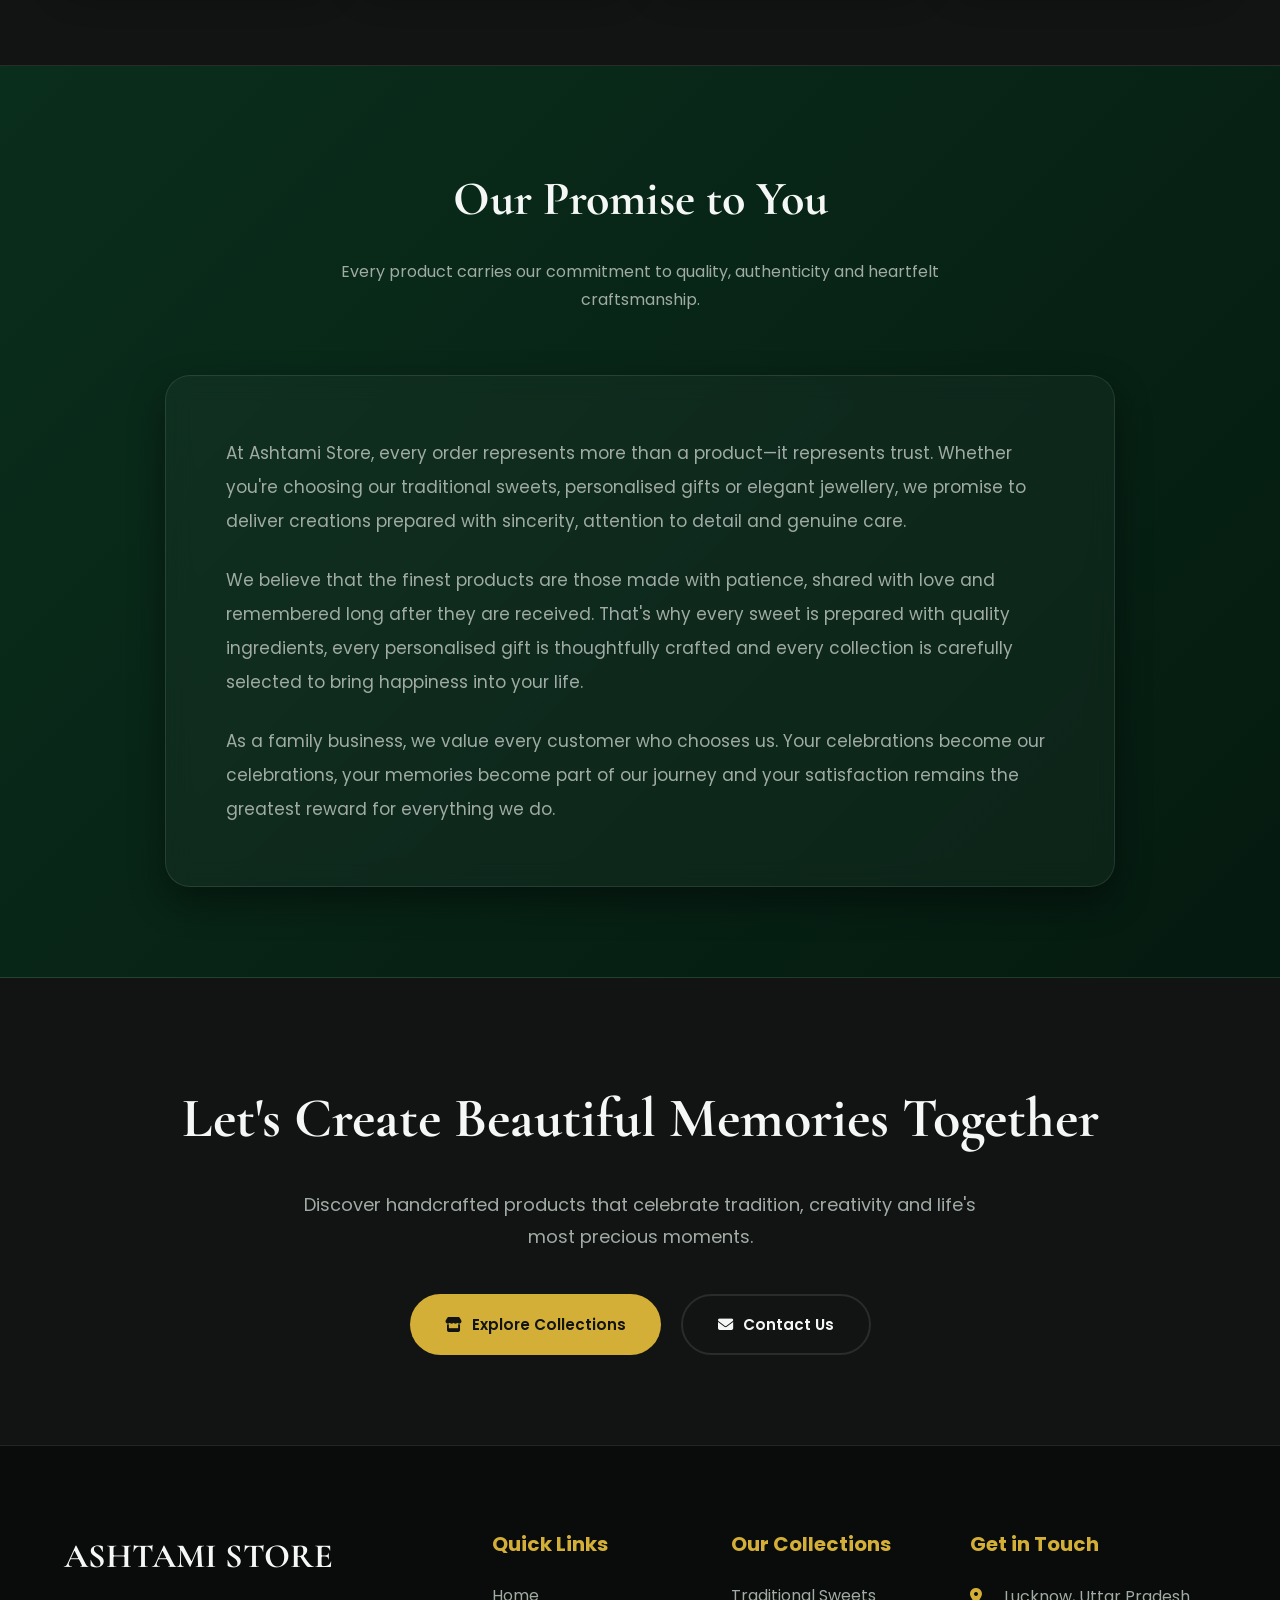
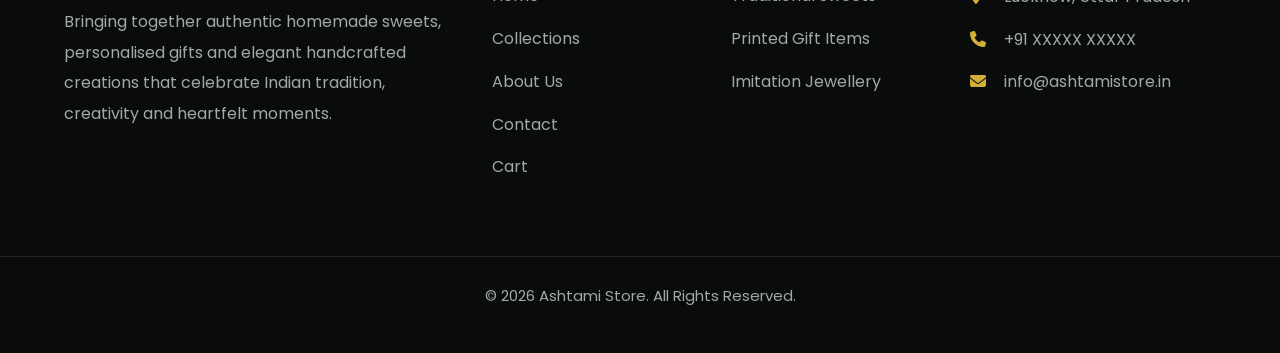
==== commit 4f072bbd: "Update about.html" ====
--- a/about.html
+++ b/about.html
@@ -2,2224 +2,1233 @@
 <html lang="en">
 
 <head>
-
-<meta charset="UTF-8">
-
-<meta name="viewport" content="width=device-width, initial-scale=1.0">
-
-<title>About Us | Ashtami Store</title>
-
-<meta name="description"
-content="Discover the story behind Ashtami Store. Learn how our passion for traditional homemade sweets, personalised gifts and handcrafted creations brings warmth, creativity and happiness into everyday life.">
-
-<link rel="preconnect" href="https://fonts.googleapis.com">
-
-<link rel="preconnect" href="https://fonts.gstatic.com" crossorigin>
-
-<link href="https://fonts.googleapis.com/css2?family=Cormorant+Garamond:wght@500;600;700&family=Poppins:wght@300;400;500;600;700&display=swap"
-rel="stylesheet">
-
-<link rel="stylesheet" href="responsive.css">
-
-<link rel="stylesheet"
-href="https://cdnjs.cloudflare.com/ajax/libs/font-awesome/6.6.0/css/all.min.css">
-
-<style>
-
-/*==================================
-
-ABOUT PAGE
-
-===================================*/
-
-
-/*==================================
-RESET
-===================================*/
-
-*{
-margin:0;
-padding:0;
-box-sizing:border-box;
-}
-
-html{
-scroll-behavior:smooth;
-}
-
-body{
-
-font-family:'Poppins',sans-serif;
-
-background:#faf8f4;
-
-color:#333;
-
-line-height:1.8;
-
-overflow-x:hidden;
-
-}
-
-img{
-
-max-width:100%;
-
-display:block;
-
-}
-
-a{
-
-text-decoration:none;
-
-color:inherit;
-
-}
-
-ul{
-
-list-style:none;
-
-}
-
-
-/*==================================
-COLORS
-===================================*/
-
-:root{
-
---primary:#0D5C4F;
-
---secondary:#D4AF37;
-
---accent:#A22C29;
-
---dark:#222;
-
---light:#ffffff;
-
---background:#faf8f4;
-
---grey:#666;
-
---lightgrey:#f3f3f3;
-
-}
-
-
-/*==================================
-COMMON
-===================================*/
-
-.container{
-
-width:min(1200px,90%);
-
-margin:auto;
-
-}
-
-section{
-
-padding:90px 0;
-
-}
-
-.section-title{
-
-text-align:center;
-
-margin-bottom:60px;
-
-}
-
-.section-title h2{
-
-font-family:'Cormorant Garamond',serif;
-
-font-size:48px;
-
-color:var(--dark);
-
-margin-bottom:15px;
-
-}
-
-.section-title p{
-
-max-width:700px;
-
-margin:auto;
-
-color:var(--grey);
-
-}
-
-.btn{
-
-display:inline-block;
-
-padding:15px 35px;
-
-border-radius:50px;
-
-font-weight:600;
-
-transition:.3s;
-
-}
-
-.btn-primary{
-
-background:var(--primary);
-
-color:#fff;
-
-}
-
-.btn-primary:hover{
-
-background:#08473d;
-
-transform:translateY(-3px);
-
-}
-
-
-/*==================================
-TOP BAR
-===================================*/
-
-.top-bar{
-
-background:var(--primary);
-
-color:#fff;
-
-text-align:center;
-
-padding:10px;
-
-font-size:14px;
-
-letter-spacing:.5px;
-
-}
-
-
-/*==================================
-HEADER
-===================================*/
-
-header{
-
-background:#222;
-
-position:sticky;
-
-top:0;
-
-z-index:999;
-
-box-shadow:0 10px 30px rgba(0,0,0,.15);
-
-}
-
-.navbar{
-
-display:flex;
-
-justify-content:space-between;
-
-align-items:center;
-
-padding:20px 0;
-
-}
-
-.logo{
-
-font-family:'Cormorant Garamond',serif;
-
-font-size:34px;
-
-font-weight:700;
-
-color:#fff;
-
-letter-spacing:2px;
-
-}
-
-nav ul{
-
-display:flex;
-
-gap:35px;
-
-align-items:center;
-
-}
-
-nav a{
-
-color:#fff;
-
-font-weight:500;
-
-transition:.3s;
-
-}
-
-nav a:hover{
-
-color:var(--secondary);
-
-}
-
-.cart-icon{
-
-position:relative;
-
-font-size:20px;
-
-}
-
-.cart-count{
-
-position:absolute;
-
-top:-10px;
-
-right:-12px;
-
-background:var(--accent);
-
-color:#fff;
-
-width:20px;
-
-height:20px;
-
-border-radius:50%;
-
-display:flex;
-
-align-items:center;
-
-justify-content:center;
-
-font-size:11px;
-
-}
-
-
-/*==================================
-PAGE HERO
-===================================*/
-
-.about-hero{
-
-background:linear-gradient(rgba(0,0,0,.65),rgba(0,0,0,.65)),
-url("Hero.png") center/cover;
-
-color:#fff;
-
-text-align:center;
-
-padding:140px 20px;
-
-}
-
-.about-hero h1{
-
-font-family:'Cormorant Garamond',serif;
-
-font-size:70px;
-
-margin-bottom:25px;
-
-color:#fff;
-
-}
-
-.about-hero p{
-
-max-width:760px;
-
-margin:auto;
-
-font-size:20px;
-
-margin-bottom:40px;
-
-color:#f5f5f5;
-
-line-height:1.9;
-
-}
-  /*==================================
-OUR JOURNEY
-===================================*/
-
-.our-journey{
-
-background:#fff;
-
-}
-
-.journey-grid{
-
-display:grid;
-
-grid-template-columns:1fr 1fr;
-
-gap:70px;
-
-align-items:center;
-
-}
-
-.journey-image img{
-
-border-radius:20px;
-
-box-shadow:0 20px 50px rgba(0,0,0,.12);
-
-transition:.4s;
-
-}
-
-.journey-image img:hover{
-
-transform:scale(1.02);
-
-}
-
-.journey-content h3{
-
-font-family:'Cormorant Garamond',serif;
-
-font-size:40px;
-
-margin-bottom:25px;
-
-color:var(--primary);
-
-}
-
-.journey-content p{
-
-margin-bottom:22px;
-
-font-size:17px;
-
-color:#555;
-
-}
-
-
-
-/*==================================
-WHY WE STARTED
-===================================*/
-
-.why-started{
-
-background:var(--background);
-
-}
-
-.purpose-grid{
-
-display:grid;
-
-grid-template-columns:1.1fr .9fr;
-
-gap:70px;
-
-align-items:center;
-
-}
-
-.purpose-item{
-
-display:flex;
-
-gap:22px;
-
-margin-bottom:35px;
-
-}
-
-.purpose-item i{
-
-width:65px;
-
-height:65px;
-
-border-radius:50%;
-
-background:var(--primary);
-
-color:#fff;
-
-display:flex;
-
-justify-content:center;
-
-align-items:center;
-
-font-size:24px;
-
-flex-shrink:0;
-
-}
-
-.purpose-item h3{
-
-font-size:24px;
-
-margin-bottom:10px;
-
-font-family:'Cormorant Garamond',serif;
-
-color:#222;
-
-}
-
-.purpose-item p{
-
-color:#666;
-
-}
-
-.purpose-image img{
-
-border-radius:20px;
-
-box-shadow:0 20px 45px rgba(0,0,0,.12);
-
-}
-
-
-
-/*==================================
-MISSION
-===================================*/
-
-.mission-vision{
-
-background:#fff;
-
-}
-
-.mission-grid{
-
-display:grid;
-
-grid-template-columns:repeat(2,1fr);
-
-gap:35px;
-
-margin-top:20px;
-
-}
-
-.mission-card{
-
-background:#fafafa;
-
-padding:45px;
-
-border-radius:20px;
-
-text-align:center;
-
-transition:.35s;
-
-box-shadow:0 10px 30px rgba(0,0,0,.06);
-
-}
-
-.mission-card:hover{
-
-transform:translateY(-10px);
-
-}
-
-.mission-card i{
-
-font-size:50px;
-
-color:var(--secondary);
-
-margin-bottom:25px;
-
-}
-
-.mission-card h3{
-
-font-family:'Cormorant Garamond',serif;
-
-font-size:34px;
-
-margin-bottom:18px;
-
-}
-
-.mission-card p{
-
-color:#666;
-
-line-height:1.9;
-
-}
-  /*==================================
-WHAT WE CREATE
-===================================*/
-
-.what-we-create{
-
-background:#ffffff;
-
-}
-
-.create-grid{
-
-display:grid;
-
-grid-template-columns:repeat(auto-fit,minmax(260px,1fr));
-
-gap:35px;
-
-margin-top:20px;
-
-}
-
-.create-card{
-
-background:#fff;
-
-padding:40px 30px;
-
-border-radius:20px;
-
-text-align:center;
-
-box-shadow:0 12px 35px rgba(0,0,0,.08);
-
-transition:.35s;
-
-border:1px solid #eee;
-
-}
-
-.create-card:hover{
-
-transform:translateY(-12px);
-
-box-shadow:0 22px 45px rgba(0,0,0,.12);
-
-}
-
-.create-card i{
-
-font-size:52px;
-
-color:var(--secondary);
-
-margin-bottom:25px;
-
-}
-
-.create-card h3{
-
-font-family:'Cormorant Garamond',serif;
-
-font-size:30px;
-
-margin-bottom:18px;
-
-color:var(--primary);
-
-}
-
-.create-card p{
-
-color:#666;
-
-line-height:1.9;
-
-}
-
-
-
-/*==================================
-OUR VALUES
-===================================*/
-
-.our-values{
-
-background:linear-gradient(to bottom,#faf8f4,#ffffff);
-
-}
-
-.values-grid{
-
-display:grid;
-
-grid-template-columns:repeat(auto-fit,minmax(250px,1fr));
-
-gap:30px;
-
-margin-top:20px;
-
-}
-
-.value-card{
-
-background:#fff;
-
-padding:35px;
-
-text-align:center;
-
-border-radius:20px;
-
-transition:.35s;
-
-box-shadow:0 12px 35px rgba(0,0,0,.08);
-
-}
-
-.value-card:hover{
-
-background:var(--primary);
-
-color:#fff;
-
-transform:translateY(-10px);
-
-}
-
-.value-card i{
-
-font-size:46px;
-
-color:var(--secondary);
-
-margin-bottom:20px;
-
-transition:.35s;
-
-}
-
-.value-card:hover i{
-
-transform:scale(1.15);
-
-}
-
-.value-card h3{
-
-font-family:'Cormorant Garamond',serif;
-
-font-size:30px;
-
-margin-bottom:15px;
-
-}
-
-.value-card p{
-
-line-height:1.8;
-
-color:#666;
-
-transition:.35s;
-
-}
-
-.value-card:hover p{
-
-color:#f2f2f2;
-
-}
-
-
-
-/*==================================
-WHY CHOOSE US
-===================================*/
-
-.why-choose{
-
-background:#ffffff;
-
-}
-
-.choose-grid{
-
-display:grid;
-
-grid-template-columns:repeat(auto-fit,minmax(260px,1fr));
-
-gap:35px;
-
-margin-top:25px;
-
-}
-
-.choose-card{
-
-background:#fafafa;
-
-padding:40px 30px;
-
-border-radius:20px;
-
-position:relative;
-
-transition:.35s;
-
-overflow:hidden;
-
-box-shadow:0 12px 35px rgba(0,0,0,.08);
-
-}
-
-.choose-card:hover{
-
-transform:translateY(-10px);
-
-}
-
-.choose-card span{
-
-position:absolute;
-
-top:20px;
-
-right:25px;
-
-font-size:54px;
-
-font-weight:700;
-
-font-family:'Cormorant Garamond',serif;
-
-color:rgba(212,175,55,.15);
-
-}
-
-.choose-card h3{
-
-font-family:'Cormorant Garamond',serif;
-
-font-size:30px;
-
-margin-bottom:18px;
-
-color:var(--primary);
-
-position:relative;
-
-z-index:2;
-
-}
-
-.choose-card p{
-
-position:relative;
-
-z-index:2;
-
-color:#666;
-
-line-height:1.9;
-
-}
-  /*==================================
-OUR PROMISE
-===================================*/
-
-.our-promise{
-
-background:linear-gradient(135deg,#0D5C4F,#08473d);
-
-color:#fff;
-
-}
-
-.our-promise .section-title h2{
-
-color:#fff;
-
-}
-
-.our-promise .section-title p{
-
-color:rgba(255,255,255,.85);
-
-}
-
-.promise-box{
-
-max-width:950px;
-
-margin:auto;
-
-background:rgba(255,255,255,.08);
-
-backdrop-filter:blur(12px);
-
-padding:60px;
-
-border-radius:25px;
-
-border:1px solid rgba(255,255,255,.15);
-
-box-shadow:0 20px 60px rgba(0,0,0,.2);
-
-}
-
-.promise-box p{
-
-font-size:18px;
-
-line-height:2;
-
-margin-bottom:25px;
-
-color:#f4f4f4;
-
-}
-
-.promise-box p:last-child{
-
-margin-bottom:0;
-
-}
-
-
-
-/*==================================
-CALL TO ACTION
-===================================*/
-
-.about-cta{
-
-background:#faf8f4;
-
-text-align:center;
-
-}
-
-.about-cta h2{
-
-font-family:'Cormorant Garamond',serif;
-
-font-size:56px;
-
-color:var(--primary);
-
-margin-bottom:20px;
-
-}
-
-.about-cta p{
-
-max-width:700px;
-
-margin:0 auto 40px;
-
-font-size:18px;
-
-color:#666;
-
-}
-
-.cta-buttons{
-
-display:flex;
-
-justify-content:center;
-
-gap:20px;
-
-flex-wrap:wrap;
-
-}
-
-.btn-secondary{
-
-display:inline-block;
-
-padding:15px 35px;
-
-border-radius:50px;
-
-background:var(--secondary);
-
-color:#222;
-
-font-weight:600;
-
-transition:.35s;
-
-}
-
-.btn-secondary:hover{
-
-background:#c79d24;
-
-transform:translateY(-3px);
-
-}
-
-.cta-buttons a i{
-
-margin-right:10px;
-
-}
-
-
-
-/*==================================
-FOOTER
-===================================*/
-
-footer{
-
-background:#222;
-
-color:#ddd;
-
-padding:80px 0 30px;
-
-}
-
-.footer-grid{
-
-display:grid;
-
-grid-template-columns:2fr 1fr 1fr 1.3fr;
-
-gap:50px;
-
-}
-
-footer h3{
-
-font-family:'Cormorant Garamond',serif;
-
-font-size:34px;
-
-margin-bottom:20px;
-
-color:#fff;
-
-}
-
-footer h4{
-
-font-size:20px;
-
-margin-bottom:20px;
-
-color:var(--secondary);
-
-}
-
-footer p{
-
-line-height:1.9;
-
-margin-bottom:12px;
-
-}
-
-footer ul li{
-
-margin-bottom:14px;
-
-}
-
-footer ul li a{
-
-transition:.3s;
-
-}
-
-footer ul li a:hover{
-
-color:var(--secondary);
-
-padding-left:6px;
-
-}
-
-footer i{
-
-color:var(--secondary);
-
-margin-right:10px;
-
-width:20px;
-
-}
-
-.copyright{
-
-border-top:1px solid rgba(255,255,255,.12);
-
-margin-top:60px;
-
-padding-top:25px;
-
-text-align:center;
-
-font-size:15px;
-
-color:#aaa;
-
-}
-
-
-
-/*==================================
-RESPONSIVE
-===================================*/
-
-@media(max-width:992px){
-
-.journey-grid,
-
-.purpose-grid,
-
-.footer-grid{
-
-grid-template-columns:1fr;
-
-}
-
-.mission-grid{
-
-grid-template-columns:1fr;
-
-}
-
-.about-hero h1{
-
-font-size:54px;
-
-}
-
-.section-title h2{
-
-font-size:42px;
-
-}
-
-.about-cta h2{
-
-font-size:46px;
-
-}
-
-.promise-box{
-
-padding:40px;
-
-}
-
-}
-
-@media(max-width:768px){
-
-section{
-
-padding:70px 0;
-
-}
-
-.about-hero{
-
-padding:100px 20px;
-
-}
-
-.about-hero h1{
-
-font-size:42px;
-
-}
-
-.about-hero p{
-
-font-size:17px;
-
-}
-
-.section-title h2{
-
-font-size:36px;
-
-}
-
-.journey-content h3,
-
-.create-card h3,
-
-.value-card h3,
-
-.choose-card h3,
-
-.mission-card h3{
-
-font-size:28px;
-
-}
-
-.promise-box{
-
-padding:30px;
-
-}
-
-.promise-box p{
-
-font-size:16px;
-
-}
-
-.about-cta h2{
-
-font-size:38px;
-
-}
-
-}
-
-@media(max-width:576px){
-
-.logo{
-
-font-size:28px;
-
-}
-
-.about-hero h1{
-
-font-size:34px;
-
-}
-
-.section-title h2{
-
-font-size:30px;
-
-}
-
-.create-card,
-
-.value-card,
-
-.choose-card,
-
-.mission-card{
-
-padding:30px 22px;
-
-}
-
-.purpose-item{
-
-flex-direction:column;
-
-text-align:center;
-
-align-items:center;
-
-}
-
-.cta-buttons{
-
-flex-direction:column;
-
-align-items:center;
-
-}
-
-.btn,
-
-.btn-secondary{
-
-width:100%;
-
-max-width:300px;
-
-text-align:center;
-
-}
-
-}
-
-</style>
-
+    <meta charset="UTF-8">
+    <meta name="viewport" content="width=device-width, initial-scale=1.0">
+    <title>About Us | Ashtami Store</title>
+    <meta name="description" content="Discover the story behind Ashtami Store. Learn how our passion for traditional homemade sweets, personalised gifts and handcrafted creations brings warmth, creativity and happiness into everyday life.">
+
+    <link rel="preconnect" href="https://fonts.googleapis.com">
+    <link rel="preconnect" href="https://fonts.gstatic.com" crossorigin>
+    <link href="https://fonts.googleapis.com/css2?family=Cormorant+Garamond:wght=500;600;700&family=Poppins:wght=300;400;500;600;700&display=swap" rel="stylesheet">
+
+    <link rel="stylesheet" href="responsive.css">
+    <link rel="stylesheet" href="https://cdnjs.cloudflare.com/ajax/libs/font-awesome/6.6.0/css/all.min.css">
+
+    <style>
+        /*=========================================================
+        ASHTAMI STORE - MASTER THEME RESET & CONFIGURATION
+        =========================================================*/
+        * {
+            margin: 0;
+            padding: 0;
+            box-sizing: border-box;
+        }
+
+        html {
+            scroll-behavior: smooth;
+        }
+
+        body {
+            font-family: 'Poppins', sans-serif;
+            background: #111412;
+            color: #c9d1cc;
+            line-height: 1.8;
+            overflow-x: hidden;
+            -webkit-text-size-adjust: 100%;
+        }
+
+        img {
+            max-width: 100%;
+            display: block;
+        }
+
+        a {
+            text-decoration: none;
+            color: inherit;
+        }
+
+        ul {
+            list-style: none;
+        }
+
+        /*=========================================================
+        DESIGN SYSTEM VARIABLES (PREMIUM DARK EMERALD & GOLD)
+        =========================================================*/
+        :root {
+            --primary: #0a2e1c;
+            --secondary: #d4af37;
+            --accent: #9e2a2b;
+            --dark-bg: #111412;
+            --card-bg: #1a201c;
+            --border-color: rgba(255, 255, 255, 0.1);
+            --text-main: #f4f7f5;
+            --text-muted: #a0aba4;
+            --shadow: 0 15px 35px rgba(0, 0, 0, 0.4);
+            --transition: all 0.3s ease;
+        }
+
+        /*=========================================================
+        GLOBAL CONTAINERS & TYPOGRAPHY
+        =========================================================*/
+        .container {
+            width: 90%;
+            max-width: 1200px;
+            margin: 0 auto;
+        }
+
+        section {
+            padding: 90px 0;
+        }
+
+        .section-title {
+            text-align: center;
+            margin-bottom: 60px;
+        }
+
+        .section-title h2 {
+            font-family: 'Cormorant Garamond', serif;
+            font-size: 48px;
+            color: var(--text-main);
+            margin-bottom: 15px;
+            font-weight: 700;
+        }
+
+        .section-title p {
+            max-width: 700px;
+            margin: auto;
+            color: var(--text-muted);
+        }
+
+        /*=========================================================
+        BUTTON ACTIONS
+        =========================================================*/
+        .btn {
+            display: inline-flex;
+            align-items: center;
+            justify-content: center;
+            padding: 15px 35px;
+            border-radius: 50px;
+            font-weight: 600;
+            transition: var(--transition);
+            gap: 10px;
+            font-size: 0.95rem;
+            border: none;
+            cursor: pointer;
+        }
+
+        .btn-primary {
+            background: var(--secondary);
+            color: #111412;
+        }
+
+        .btn-primary:hover {
+            background: #bd9a2d;
+            transform: translateY(-3px);
+        }
+
+        .btn-secondary {
+            background: transparent;
+            color: var(--text-main);
+            border: 2px solid var(--border-color);
+        }
+
+        .btn-secondary:hover {
+            background: rgba(255, 255, 255, 0.05);
+            border-color: var(--secondary);
+            transform: translateY(-3px);
+        }
+
+        /*=========================================================
+        TOP BAR & HEADER NAVIGATION SYSTEM
+        =========================================================*/
+        .top-bar {
+            background: #090c0a;
+            color: var(--text-main);
+            text-align: center;
+            padding: 12px;
+            font-size: 14px;
+            letter-spacing: .5px;
+            border-bottom: 1px solid var(--border-color);
+        }
+
+        header {
+            background: #161b18;
+            position: sticky;
+            top: 0;
+            z-index: 1000;
+            border-bottom: 1px solid var(--border-color);
+            box-shadow: var(--shadow);
+            padding: 15px 0;
+        }
+
+        .navbar {
+            display: flex;
+            justify-content: space-between;
+            align-items: center;
+        }
+
+        .logo {
+            font-family: 'Cormorant Garamond', serif;
+            font-size: 1.8rem;
+            font-weight: 700;
+            color: var(--secondary);
+            letter-spacing: 1px;
+        }
+
+        nav ul {
+            display: flex;
+            gap: 30px;
+            align-items: center;
+        }
+
+        nav a {
+            color: var(--text-main);
+            font-weight: 500;
+            transition: var(--transition);
+            font-size: 0.95rem;
+        }
+
+        nav a:hover {
+            color: var(--secondary);
+        }
+
+        .dropdown {
+            position: relative;
+        }
+
+        .dropdown-toggle {
+            font-size: 0.75rem;
+            margin-left: 4px;
+            color: var(--text-muted);
+        }
+
+        .dropdown-menu {
+            position: absolute;
+            top: 100%;
+            left: 0;
+            background: #1d2421;
+            box-shadow: var(--shadow);
+            border-radius: 8px;
+            padding: 15px 0;
+            min-width: 220px;
+            display: none;
+            margin-top: 10px;
+            border: 1px solid var(--border-color);
+            flex-direction: column;
+            z-index: 2000;
+        }
+
+        .dropdown-menu li {
+            width: 100%;
+        }
+
+        .dropdown-menu li a {
+            display: block;
+            width: 100%;
+            padding: 10px 25px;
+            font-size: 0.85rem;
+            color: var(--text-muted);
+        }
+
+        .dropdown-menu li a:hover {
+            background: rgba(255, 255, 255, 0.05);
+            color: var(--secondary);
+        }
+
+        .dropdown:hover .dropdown-menu {
+            display: flex;
+        }
+
+        .cart-icon {
+            position: relative;
+            font-size: 1.1rem;
+        }
+
+        .cart-count {
+            position: absolute;
+            top: -8px;
+            right: -12px;
+            background: var(--accent);
+            color: var(--text-main);
+            font-size: 0.7rem;
+            width: 18px;
+            height: 18px;
+            border-radius: 50%;
+            display: flex;
+            align-items: center;
+            justify-content: center;
+        }
+
+        .menu-toggle {
+            display: none;
+            font-size: 1.4rem;
+            cursor: pointer;
+            color: var(--text-main);
+        }
+
+        /*=========================================================
+        ABOUT HERO
+        =========================================================*/
+        .about-hero {
+            background: linear-gradient(rgba(11, 14, 12, 0.8), rgba(11, 14, 12, 0.85)), url("Hero.png") center/cover;
+            color: var(--text-main);
+            text-align: center;
+            padding: 140px 20px;
+            border-bottom: 1px solid var(--border-color);
+        }
+
+        .about-hero h1 {
+            font-family: 'Cormorant Garamond', serif;
+            font-size: 70px;
+            margin-bottom: 25px;
+            color: var(--text-main);
+            line-height: 1.2;
+        }
+
+        .about-hero p {
+            max-width: 760px;
+            margin: auto;
+            font-size: 18px;
+            margin-bottom: 40px;
+            color: var(--text-muted);
+            line-height: 1.9;
+        }
+
+        /*=========================================================
+        OUR JOURNEY
+        =========================================================*/
+        .our-journey {
+            background: var(--card-bg);
+            border-bottom: 1px solid var(--border-color);
+        }
+
+        .journey-grid {
+            display: grid;
+            grid-template-columns: 1fr 1fr;
+            gap: 70px;
+            align-items: center;
+        }
+
+        .journey-image img {
+            border-radius: 20px;
+            box-shadow: var(--shadow);
+            transition: var(--transition);
+            border: 1px solid var(--border-color);
+        }
+
+        .journey-image img:hover {
+            transform: scale(1.02);
+        }
+
+        .journey-content h3 {
+            font-family: 'Cormorant Garamond', serif;
+            font-size: 40px;
+            margin-bottom: 25px;
+            color: var(--secondary);
+        }
+
+        .journey-content p {
+            margin-bottom: 22px;
+            font-size: 16px;
+            color: var(--text-muted);
+        }
+
+        /*=========================================================
+        WHY WE STARTED
+        =========================================================*/
+        .why-started {
+            background: #111412;
+            border-bottom: 1px solid var(--border-color);
+        }
+
+        .purpose-grid {
+            display: grid;
+            grid-template-columns: 1.1fr .9fr;
+            gap: 70px;
+            align-items: center;
+        }
+
+        .purpose-item {
+            display: flex;
+            gap: 22px;
+            margin-bottom: 35px;
+        }
+
+        .purpose-item i {
+            width: 65px;
+            height: 65px;
+            border-radius: 50%;
+            background: var(--primary);
+            color: var(--secondary);
+            display: flex;
+            justify-content: center;
+            align-items: center;
+            font-size: 24px;
+            flex-shrink: 0;
+            border: 1px solid var(--border-color);
+        }
+
+        .purpose-item h3 {
+            font-size: 24px;
+            margin-bottom: 10px;
+            font-family: 'Cormorant Garamond', serif;
+            color: var(--text-main);
+        }
+
+        .purpose-item p {
+            color: var(--text-muted);
+        }
+
+        .purpose-image img {
+            border-radius: 20px;
+            box-shadow: var(--shadow);
+            border: 1px solid var(--border-color);
+        }
+
+        /*=========================================================
+        MISSION & VISION
+        =========================================================*/
+        .mission-vision {
+            background: var(--card-bg);
+            border-bottom: 1px solid var(--border-color);
+        }
+
+        .mission-grid {
+            display: grid;
+            grid-template-columns: repeat(2, 1fr);
+            gap: 35px;
+            margin-top: 20px;
+        }
+
+        .mission-card {
+            background: #111412;
+            padding: 45px;
+            border-radius: 20px;
+            text-align: center;
+            transition: var(--transition);
+            box-shadow: var(--shadow);
+            border: 1px solid var(--border-color);
+        }
+
+        .mission-card:hover {
+            transform: translateY(-10px);
+            border-color: var(--secondary);
+        }
+
+        .mission-card i {
+            font-size: 50px;
+            color: var(--secondary);
+            margin-bottom: 25px;
+        }
+
+        .mission-card h3 {
+            font-family: 'Cormorant Garamond', serif;
+            font-size: 34px;
+            margin-bottom: 18px;
+            color: var(--text-main);
+        }
+
+        .mission-card p {
+            color: var(--text-muted);
+            line-height: 1.9;
+        }
+
+        /*=========================================================
+        WHAT WE CREATE
+        =========================================================*/
+        .what-we-create {
+            background: #111412;
+            border-bottom: 1px solid var(--border-color);
+        }
+
+        .create-grid {
+            display: grid;
+            grid-template-columns: repeat(auto-fit, minmax(260px, 1fr));
+            gap: 35px;
+            margin-top: 20px;
+        }
+
+        .create-card {
+            background: var(--card-bg);
+            padding: 40px 30px;
+            border-radius: 20px;
+            text-align: center;
+            box-shadow: var(--shadow);
+            transition: var(--transition);
+            border: 1px solid var(--border-color);
+        }
+
+        .create-card:hover {
+            transform: translateY(-12px);
+            border-color: var(--secondary);
+        }
+
+        .create-card i {
+            font-size: 52px;
+            color: var(--secondary);
+            margin-bottom: 25px;
+        }
+
+        .create-card h3 {
+            font-family: 'Cormorant Garamond', serif;
+            font-size: 30px;
+            margin-bottom: 18px;
+            color: var(--text-main);
+        }
+
+        .create-card p {
+            color: var(--text-muted);
+            line-height: 1.9;
+        }
+
+        /*=========================================================
+        OUR VALUES
+        =========================================================*/
+        .our-values {
+            background: var(--card-bg);
+            border-bottom: 1px solid var(--border-color);
+        }
+
+        .values-grid {
+            display: grid;
+            grid-template-columns: repeat(auto-fit, minmax(250px, 1fr));
+            gap: 30px;
+            margin-top: 20px;
+        }
+
+        .value-card {
+            background: #111412;
+            padding: 35px;
+            text-align: center;
+            border-radius: 20px;
+            transition: var(--transition);
+            box-shadow: var(--shadow);
+            border: 1px solid var(--border-color);
+        }
+
+        .value-card:hover {
+            background: var(--primary);
+            transform: translateY(-10px);
+            border-color: var(--secondary);
+        }
+
+        .value-card i {
+            font-size: 46px;
+            color: var(--secondary);
+            margin-bottom: 20px;
+            transition: var(--transition);
+        }
+
+        .value-card h3 {
+            font-family: 'Cormorant Garamond', serif;
+            font-size: 30px;
+            margin-bottom: 15px;
+            color: var(--text-main);
+        }
+
+        .value-card p {
+            line-height: 1.8;
+            color: var(--text-muted);
+            transition: var(--transition);
+        }
+
+        .value-card:hover p {
+            color: var(--text-main);
+        }
+
+        /*=========================================================
+        WHY FAMILIES CHOOSE ASHTAMI
+        =========================================================*/
+        .why-choose {
+            background: #111412;
+            border-bottom: 1px solid var(--border-color);
+        }
+
+        .choose-grid {
+            display: grid;
+            grid-template-columns: repeat(auto-fit, minmax(260px, 1fr));
+            gap: 35px;
+            margin-top: 25px;
+        }
+
+        .choose-card {
+            background: var(--card-bg);
+            padding: 40px 30px;
+            border-radius: 20px;
+            position: relative;
+            transition: var(--transition);
+            overflow: hidden;
+            box-shadow: var(--shadow);
+            border: 1px solid var(--border-color);
+        }
+
+        .choose-card:hover {
+            transform: translateY(-10px);
+            border-color: var(--secondary);
+        }
+
+        .choose-card span {
+            position: absolute;
+            top: 20px;
+            right: 25px;
+            font-size: 54px;
+            font-weight: 700;
+            font-family: 'Cormorant Garamond', serif;
+            color: rgba(212, 175, 55, 0.15);
+        }
+
+        .choose-card h3 {
+            font-family: 'Cormorant Garamond', serif;
+            font-size: 30px;
+            margin-bottom: 18px;
+            color: var(--text-main);
+            position: relative;
+            z-index: 2;
+        }
+
+        .choose-card p {
+            position: relative;
+            z-index: 2;
+            color: var(--text-muted);
+            line-height: 1.9;
+        }
+
+        /*=========================================================
+        OUR PROMISE
+        =========================================================*/
+        .our-promise {
+            background: linear-gradient(135deg, #0a2e1c, #051a10);
+            color: var(--text-main);
+            border-bottom: 1px solid var(--border-color);
+        }
+
+        .our-promise .section-title h2 {
+            color: var(--text-main);
+        }
+
+        .our-promise .section-title p {
+            color: var(--text-muted);
+        }
+
+        .promise-box {
+            max-width: 950px;
+            margin: auto;
+            background: rgba(255, 255, 255, 0.03);
+            backdrop-filter: blur(12px);
+            padding: 60px;
+            border-radius: 25px;
+            border: 1px solid var(--border-color);
+            box-shadow: var(--shadow);
+        }
+
+        .promise-box p {
+            font-size: 17px;
+            line-height: 2;
+            margin-bottom: 25px;
+            color: var(--text-muted);
+        }
+
+        .promise-box p:last-child {
+            margin-bottom: 0;
+        }
+
+        /*=========================================================
+        CALL TO ACTION
+        =========================================================*/
+        .about-cta {
+            background: #111412;
+            text-align: center;
+        }
+
+        .about-cta h2 {
+            font-family: 'Cormorant Garamond', serif;
+            font-size: 56px;
+            color: var(--text-main);
+            margin-bottom: 20px;
+        }
+
+        .about-cta p {
+            max-width: 700px;
+            margin: 0 auto 40px;
+            font-size: 18px;
+            color: var(--text-muted);
+        }
+
+        .cta-buttons {
+            display: flex;
+            justify-content: center;
+            gap: 20px;
+            flex-wrap: wrap;
+        }
+
+        /*=========================================================
+        FOOTER SYSTEM
+        =========================================================*/
+        footer {
+            background: #090c0a;
+            color: var(--text-muted);
+            padding: 80px 0 30px;
+            border-top: 1px solid var(--border-color);
+        }
+
+        .footer-grid {
+            display: grid;
+            grid-template-columns: 2fr 1fr 1fr 1.3fr;
+            gap: 50px;
+        }
+
+        footer h3 {
+            font-family: 'Cormorant Garamond', serif;
+            font-size: 34px;
+            margin-bottom: 20px;
+            color: var(--text-main);
+        }
+
+        footer h4 {
+            font-size: 20px;
+            margin-bottom: 20px;
+            color: var(--secondary);
+        }
+
+        footer p {
+            line-height: 1.9;
+            margin-bottom: 12px;
+        }
+
+        footer ul li {
+            margin-bottom: 14px;
+        }
+
+        footer ul li a {
+            transition: var(--transition);
+        }
+
+        footer ul li a:hover {
+            color: var(--secondary);
+            padding-left: 6px;
+        }
+
+        footer i {
+            color: var(--secondary);
+            margin-right: 10px;
+            width: 20px;
+        }
+
+        .copyright {
+            border-top: 1px solid var(--border-color);
+            margin-top: 60px;
+            padding-top: 25px;
+            text-align: center;
+            font-size: 15px;
+            color: var(--text-muted);
+        }
+
+        /*=========================================================
+        RESPONSIVE ENGINE RECONCILIATION & MEDIA QUERIES
+        =========================================================*/
+        @media screen and (min-width: 992px) {
+            .menu-toggle {
+                display: none !important;
+            }
+            nav {
+                display: block !important;
+                position: static !important;
+                background: transparent !important;
+                box-shadow: none !important;
+                padding: 0 !important;
+            }
+            nav ul {
+                display: flex !important;
+                flex-direction: row !important;
+                gap: 30px !important;
+            }
+        }
+
+        @media(max-width:991px) {
+            .menu-toggle {
+                display: block !important;
+            }
+            nav {
+                position: absolute;
+                top: 100%;
+                left: 0;
+                width: 100%;
+                background: #161b18;
+                box-shadow: var(--shadow);
+                padding: 20px 0;
+                display: none;
+                border-bottom: 1px solid var(--border-color);
+                z-index: 1000;
+            }
+            nav.active {
+                display: block !important;
+            }
+            nav ul {
+                flex-direction: column;
+                gap: 20px;
+                width: 90%;
+                margin: 0 auto;
+                align-items: flex-start;
+            }
+            .dropdown-menu {
+                position: static !important;
+                box-shadow: none !important;
+                padding: 10px 0 0 15px !important;
+                display: flex !important;
+                background: transparent !important;
+                border: none !important;
+            }
+            .journey-grid,
+            .purpose-grid,
+            .footer-grid,
+            .mission-grid {
+                grid-template-columns: 1fr !important;
+                gap: 40px;
+            }
+            .about-hero h1 {
+                font-size: 54px;
+            }
+            .section-title h2 {
+                font-size: 42px;
+            }
+            .about-cta h2 {
+                font-size: 46px;
+            }
+            .promise-box {
+                padding: 40px;
+            }
+        }
+
+        @media(max-width:768px) {
+            section {
+                padding: 70px 0;
+            }
+            .about-hero {
+                padding: 100px 20px;
+            }
+            .about-hero h1 {
+                font-size: 42px;
+            }
+            .about-hero p {
+                font-size: 17px;
+            }
+            .section-title h2 {
+                font-size: 36px;
+            }
+            .journey-content h3,
+            .create-card h3,
+            .value-card h3,
+            .choose-card h3,
+            .mission-card h3 {
+                font-size: 28px;
+            }
+            .promise-box {
+                padding: 30px;
+            }
+            .promise-box p {
+                font-size: 16px;
+            }
+            .about-cta h2 {
+                font-size: 38px;
+            }
+        }
+
+        @media(max-width:576px) {
+            .logo {
+                font-size: 28px;
+            }
+            .about-hero h1 {
+                font-size: 34px;
+            }
+            .section-title h2 {
+                font-size: 30px;
+            }
+            .create-card,
+            .value-card,
+            .choose-card,
+            .mission-card {
+                padding: 30px 22px;
+            }
+            .purpose-item {
+                flex-direction: column;
+                text-align: center;
+                align-items: center;
+            }
+            .cta-buttons {
+                flex-direction: column;
+                align-items: center;
+                width: 100%;
+            }
+            .btn,
+            .btn-secondary {
+                width: 100%;
+                max-width: 300px;
+                text-align: center;
+            }
+        }
+    </style>
 </head>
 
 <body>
 
-<div class="top-bar">
-
-Crafting Tradition • Creating Memories • Delivering Happiness
-
-</div>
-
-<header>
-
-<div class="container navbar">
-
-    <div class="logo">
-        ASHTAMI STORE
+    <!--==================================
+    TOP BAR
+    ===================================-->
+    <div class="top-bar">
+        Crafting Tradition • Creating Memories • Delivering Happiness
     </div>
 
-    <nav>
-
-        <ul>
-
-            <li><a href="index.html">Home</a></li>
-
-            <li class="dropdown">
-
-               <a href="category.html">
-    Collections
-    <i class="fa-solid fa-chevron-down dropdown-toggle"></i>
-</a>
-                <ul class="dropdown-menu">
-
-                    <li><a href="category.html">Sweets &amp; Savouries</a></li>
-
+    <!--==================================
+    HEADER
+    ===================================-->
+    <header>
+        <div class="container navbar">
+            <div class="logo">
+                ASHTAMI STORE
+            </div>
+
+            <nav>
+                <ul>
+                    <li><a href="index.html">Home</a></li>
+                    <li class="dropdown">
+                        <a href="category.html">
+                            Collections <i class="fa-solid fa-chevron-down dropdown-toggle"></i>
+                        </a>
+                        <ul class="dropdown-menu">
+                            <li><a href="category.html">Sweets &amp; Savouries</a></li>
+                            <li><a href="product-gift.html">Printed Gift Items</a></li>
+                            <li><a href="product-jewellery.html">Imitation Jewellery</a></li>
+                        </ul>
+                    </li>
+                    <li><a href="about.html">About</a></li>
+                    <li><a href="contact.html">Contact</a></li>
+                    <li>
+                        <a href="cart.html" class="cart-icon">
+                            <i class="fa-solid fa-cart-shopping"></i>
+                            <span class="cart-count">0</span>
+                        </a>
+                    </li>
+                </ul>
+            </nav>
+
+            <div class="menu-toggle">
+                <i class="fa-solid fa-bars"></i>
+            </div>
+        </div>
+    </header>
+
+    <!--==================================
+    ABOUT HERO
+    ===================================-->
+    <section class="about-hero">
+        <div class="container">
+            <h1>Crafting Tradition,<br>Creating Memories.</h1>
+            <p>Every creation at Ashtami begins with a simple belief — the most meaningful things in life are made with care, shared with love, and remembered for years to come. From authentic homemade sweets to personalised gifts and handcrafted creations, we celebrate the warmth of family, creativity and Indian tradition.</p>
+            <a href="category.html" class="btn btn-primary">Explore Our Collections</a>
+        </div>
+    </section>
+
+    <!--==================================
+    OUR JOURNEY
+    ===================================-->
+    <section class="our-journey">
+        <div class="container">
+            <div class="section-title">
+                <h2>Every Beautiful Journey Begins with a Simple Dream</h2>
+                <p>A journey inspired by tradition, creativity and the simple joy of making people smile.</p>
+            </div>
+
+            <div class="journey-grid">
+                <div class="journey-image">
+                    <img src="owner.png" alt="Ashtami Story">
+                </div>
+                <div class="journey-content">
+                    <h3>A Dream Rooted in Tradition</h3>
+                    <p>Ashtami Store was born from a heartfelt dream—to preserve the warmth of homemade traditions while bringing meaningful handcrafted creations into people's lives. In today's fast-moving world, many traditional recipes and handmade products have slowly been replaced by mass production. We wanted to keep alive the authentic flavours, personal touch and timeless values that have always been part of Indian homes.</p>
+                    <p>What began as a small family initiative has grown into a brand dedicated to quality, creativity and trust. Every sweet, every personalised gift and every handcrafted creation reflects the same love and attention that we would give while preparing something for our own family.</p>
+                    <p>For us, every order is more than a transaction—it is an opportunity to become a part of someone's celebration, festival, family gathering or cherished memory. That belief continues to inspire everything we create.</p>
+                </div>
+            </div>
+        </div>
+    </section>
+
+    <!--==================================
+    WHY WE STARTED
+    ===================================-->
+    <section class="why-started">
+        <div class="container">
+            <div class="section-title">
+                <h2>Why We Started</h2>
+                <p>Our purpose has always been simple—to create products that bring warmth, happiness and meaningful experiences.</p>
+            </div>
+
+            <div class="purpose-grid">
+                <div class="purpose-content">
+                    <div class="purpose-item">
+                        <i class="fa-solid fa-heart"></i>
+                        <div>
+                            <h3>Preserve Homemade Traditions</h3>
+                            <p>Keeping authentic family recipes alive with the same care and love found in every Indian kitchen.</p>
+                        </div>
+                    </div>
+                    <div class="purpose-item">
+                        <i class="fa-solid fa-gift"></i>
+                        <div>
+                            <h3>Create Meaningful Gifts</h3>
+                            <p>Designing personalised gifts that celebrate life's most beautiful moments and create lasting memories.</p>
+                        </div>
+                    </div>
+                    <div class="purpose-item">
+                        <i class="fa-solid fa-palette"></i>
+                        <div>
+                            <h3>Celebrate Creativity</h3>
+                            <p>Combining craftsmanship, thoughtful design and attention to detail in every product we offer.</p>
+                        </div>
+                    </div>
+                    <div class="purpose-item">
+                        <i class="fa-solid fa-handshake"></i>
+                        <div>
+                            <h3>Build Lasting Trust</h3>
+                            <p>Growing through honesty, quality and genuine relationships with every customer who becomes part of our journey.</p>
+                        </div>
+                    </div>
+                </div>
+
+                <div class="purpose-image">
+                    <img src="gifts.png" alt="Personalised Gifts">
+                </div>
+            </div>
+        </div>
+    </section>
+
+    <!--==================================
+    MISSION & VISION
+    ===================================-->
+    <section class="mission-vision">
+        <div class="container">
+            <div class="section-title">
+                <h2>Our Mission &amp; Vision</h2>
+                <p>Driven by tradition, inspired by creativity and committed to customer happiness.</p>
+            </div>
+
+            <div class="mission-grid">
+                <div class="mission-card">
+                    <i class="fa-solid fa-bullseye"></i>
+                    <h3>Our Mission</h3>
+                    <p>To deliver authentic homemade sweets, thoughtful personalised gifts and handcrafted creations that celebrate Indian culture while bringing joy, quality and meaningful experiences into everyday life.</p>
+                </div>
+                <div class="mission-card">
+                    <i class="fa-solid fa-eye"></i>
+                    <h3>Our Vision</h3>
+                    <p>To become a trusted lifestyle brand recognised for preserving tradition, encouraging creativity and creating products that people proudly share with their families and loved ones.</p>
+                </div>
+            </div>
+        </div>
+    </section>
+
+    <!--==================================
+    WHAT WE CREATE
+    ===================================-->
+    <section class="what-we-create">
+        <div class="container">
+            <div class="section-title">
+                <h2>What We Create</h2>
+                <p>Every product we offer is thoughtfully created to bring happiness, preserve traditions and make every celebration a little more special.</p>
+            </div>
+
+            <div class="create-grid">
+                <div class="create-card">
+                    <i class="fa-solid fa-cookie-bite"></i>
+                    <h3>Traditional Sweets</h3>
+                    <p>Prepared using cherished family recipes and carefully selected ingredients, our homemade sweets deliver the authentic flavours and warmth of Indian tradition.</p>
+                </div>
+                <div class="create-card">
+                    <i class="fa-solid fa-gift"></i>
+                    <h3>Personalised Gifts</h3>
+                    <p>From printed mugs and tumblers to bottles, cushions and keepsakes, every personalised gift is designed to transform special moments into lifelong memories.</p>
+                </div>
+                <div class="create-card">
+                    <i class="fa-solid fa-gem"></i>
+                    <h3>Elegant Jewellery</h3>
+                    <p>Discover stylish imitation jewellery thoughtfully selected to add elegance, confidence and charm to every celebration and everyday outfit.</p>
+                </div>
+                <div class="create-card">
+                    <i class="fa-solid fa-palette"></i>
+                    <h3>Handcrafted Creations</h3>
+                    <p>Beautiful handmade creations that combine creativity, quality craftsmanship and thoughtful design to reflect your unique personality and style.</p>
+                </div>
+            </div>
+        </div>
+    </section>
+
+    <!--==================================
+    OUR VALUES
+    ===================================-->
+    <section class="our-values">
+        <div class="container">
+            <div class="section-title">
+                <h2>Our Core Values</h2>
+                <p>These principles inspire every product we make and every relationship we build.</p>
+            </div>
+
+            <div class="values-grid">
+                <div class="value-card">
+                    <i class="fa-solid fa-heart"></i>
+                    <h3>Made with Love</h3>
+                    <p>Every order receives the same care and attention we would give to our own family.</p>
+                </div>
+                <div class="value-card">
+                    <i class="fa-solid fa-award"></i>
+                    <h3>Quality First</h3>
+                    <p>We believe quality should never be compromised, from ingredients to craftsmanship.</p>
+                </div>
+                <div class="value-card">
+                    <i class="fa-solid fa-seedling"></i>
+                    <h3>Authenticity</h3>
+                    <p>Honouring traditional methods while creating products that remain genuine and meaningful.</p>
+                </div>
+                <div class="value-card">
+                    <i class="fa-solid fa-lightbulb"></i>
+                    <h3>Creativity</h3>
+                    <p>Designing products that inspire smiles and celebrate life's beautiful moments.</p>
+                </div>
+                <div class="value-card">
+                    <i class="fa-solid fa-users"></i>
+                    <h3>Family Spirit</h3>
+                    <p>Building genuine relationships with every customer through honesty, warmth and trust.</p>
+                </div>
+                <div class="value-card">
+                    <i class="fa-solid fa-handshake"></i>
+                    <h3>Customer Happiness</h3>
+                    <p>Your satisfaction is not simply our goal—it is the greatest reward for everything we do.</p>
+                </div>
+            </div>
+        </div>
+    </section>
+
+    <!--==================================
+    WHY FAMILIES CHOOSE ASHTAMI
+    ===================================-->
+    <section class="why-choose">
+        <div class="container">
+            <div class="section-title">
+                <h2>Why Families Choose Ashtami</h2>
+                <p>Because every product is crafted with sincerity, tradition and genuine care.</p>
+            </div>
+
+            <div class="choose-grid">
+                <div class="choose-card">
+                    <span>01</span>
+                    <h3>Authentic Homemade Taste</h3>
+                    <p>Traditional recipes prepared with care to deliver the comforting flavours of home.</p>
+                </div>
+                <div class="choose-card">
+                    <span>02</span>
+                    <h3>Meaningful Personalisation</h3>
+                    <p>Thoughtfully customised gifts that celebrate life's most precious memories.</p>
+                </div>
+                <div class="choose-card">
+                    <span>03</span>
+                    <h3>Premium Craftsmanship</h3>
+                    <p>Beautifully finished products created with attention to detail and lasting quality.</p>
+                </div>
+                <div class="choose-card">
+                    <span>04</span>
+                    <h3>Trusted Family Business</h3>
+                    <p>A growing family business built on honesty, gratitude and long-lasting customer relationships.</p>
+                </div>
+            </div>
+        </div>
+    </section>
+
+    <!--==================================
+    OUR PROMISE
+    ===================================-->
+    <section class="our-promise">
+        <div class="container">
+            <div class="section-title">
+                <h2>Our Promise to You</h2>
+                <p>Every product carries our commitment to quality, authenticity and heartfelt craftsmanship.</p>
+            </div>
+
+            <div class="promise-box">
+                <p>At Ashtami Store, every order represents more than a product—it represents trust. Whether you're choosing our traditional sweets, personalised gifts or elegant jewellery, we promise to deliver creations prepared with sincerity, attention to detail and genuine care.</p>
+                <p>We believe that the finest products are those made with patience, shared with love and remembered long after they are received. That's why every sweet is prepared with quality ingredients, every personalised gift is thoughtfully crafted and every collection is carefully selected to bring happiness into your life.</p>
+                <p>As a family business, we value every customer who chooses us. Your celebrations become our celebrations, your memories become part of our journey and your satisfaction remains the greatest reward for everything we do.</p>
+            </div>
+        </div>
+    </section>
+
+    <!--==================================
+    CALL TO ACTION
+    ===================================-->
+    <section class="about-cta">
+        <div class="container">
+            <h2>Let's Create Beautiful Memories Together</h2>
+            <p>Discover handcrafted products that celebrate tradition, creativity and life's most precious moments.</p>
+            <div class="cta-buttons">
+                <a href="category.html" class="btn btn-primary">
+                    <i class="fa-solid fa-store"></i> Explore Collections
+                </a>
+                <a href="contact.html" class="btn btn-secondary">
+                    <i class="fa-solid fa-envelope"></i> Contact Us
+                </a>
+            </div>
+        </div>
+    </section>
+
+    <!--==================================
+    FOOTER
+    ===================================-->
+    <footer>
+        <div class="container footer-grid">
+            <div>
+                <h3>ASHTAMI STORE</h3>
+                <p>Bringing together authentic homemade sweets, personalised gifts and elegant handcrafted creations that celebrate Indian tradition, creativity and heartfelt moments.</p>
+            </div>
+            <div>
+                <h4>Quick Links</h4>
+                <ul>
+                    <li><a href="index.html">Home</a></li>
+                    <li><a href="category.html">Collections</a></li>
+                    <li><a href="about.html">About Us</a></li>
+                    <li><a href="contact.html">Contact</a></li>
+                    <li><a href="cart.html">Cart</a></li>
+                </ul>
+            </div>
+            <div>
+                <h4>Our Collections</h4>
+                <ul>
+                    <li><a href="product-sonth.html">Traditional Sweets</a></li>
                     <li><a href="product-gift.html">Printed Gift Items</a></li>
-
                     <li><a href="product-jewellery.html">Imitation Jewellery</a></li>
-
                 </ul>
-
-            </li>
-
-            <li><a href="about.html">About</a></li>
-
-            <li><a href="contact.html">Contact</a></li>
-
-            <li>
-                <a href="cart.html" class="cart-icon">
-                    <i class="fa-solid fa-cart-shopping"></i>
-                    <span class="cart-count">0</span>
-                </a>
-            </li>
-
-        </ul>
-
-    </nav>
-
-    <!-- HAMBURGER -->
-    <div class="menu-toggle">
-
-        <i class="fa-solid fa-bars"></i>
-
-    </div>
-
-</div>
-
-    <!-- HAMBURGER -->
-    <div class="menu-toggle">
-
-        <i class="fa-solid fa-bars"></i>
-
-    </div>
-
-</div>
-
-</div>
-
-</header>
-
-
-<!--==================================
-ABOUT HERO
-===================================-->
-
-<section class="about-hero">
-
-<div class="container">
-
-<h1>
-
-Crafting Tradition,<br>
-
-Creating Memories.
-
-</h1>
-
-<p>
-
-Every creation at Ashtami begins with a simple belief — the most meaningful
-things in life are made with care, shared with love, and remembered for years
-to come. From authentic homemade sweets to personalised gifts and handcrafted
-creations, we celebrate the warmth of family, creativity and Indian tradition.
-
-</p>
-
-<a href="category.html" class="btn btn-primary">
-
-Explore Our Collections
-
-</a>
-
-</div>
-
-</section>
-<!--==================================
-OUR JOURNEY
-===================================-->
-
-<section class="our-journey">
-
-<div class="container">
-
-<div class="section-title">
-
-<h2>
-
-Every Beautiful Journey Begins with a Simple Dream
-
-</h2>
-
-<p>
-
-A journey inspired by tradition, creativity and the simple joy of making people smile.
-
-</p>
-
-</div>
-
-<div class="journey-grid">
-
-<div class="journey-image">
-
-<img src="Hero.png"
-alt="Ashtami Story">
-
-</div>
-
-<div class="journey-content">
-
-<h3>
-
-A Dream Rooted in Tradition
-
-</h3>
-
-<p>
-
-Ashtami Store was born from a heartfelt dream—to preserve the warmth of homemade traditions while bringing meaningful handcrafted creations into people's lives. In today's fast-moving world, many traditional recipes and handmade products have slowly been replaced by mass production. We wanted to keep alive the authentic flavours, personal touch and timeless values that have always been part of Indian homes.
-
-</p>
-
-<p>
-
-What began as a small family initiative has grown into a brand dedicated to quality, creativity and trust. Every sweet, every personalised gift and every handcrafted creation reflects the same love and attention that we would give while preparing something for our own family.
-
-</p>
-
-<p>
-
-For us, every order is more than a transaction—it is an opportunity to become a part of someone's celebration, festival, family gathering or cherished memory. That belief continues to inspire everything we create.
-
-</p>
-
-</div>
-
-</div>
-
-</div>
-
-</section>
-
-
-
-<!--==================================
-WHY WE STARTED
-===================================-->
-
-<section class="why-started">
-
-<div class="container">
-
-<div class="section-title">
-
-<h2>
-
-Why We Started
-
-</h2>
-
-<p>
-
-Our purpose has always been simple—to create products that bring warmth, happiness and meaningful experiences.
-
-</p>
-
-</div>
-
-<div class="purpose-grid">
-
-<div class="purpose-content">
-
-<div class="purpose-item">
-
-<i class="fa-solid fa-heart"></i>
-
-<div>
-
-<h3>
-
-Preserve Homemade Traditions
-
-</h3>
-
-<p>
-
-Keeping authentic family recipes alive with the same care and love found in every Indian kitchen.
-
-</p>
-
-</div>
-
-</div>
-
-<div class="purpose-item">
-
-<i class="fa-solid fa-gift"></i>
-
-<div>
-
-<h3>
-
-Create Meaningful Gifts
-
-</h3>
-
-<p>
-
-Designing personalised gifts that celebrate life's most beautiful moments and create lasting memories.
-
-</p>
-
-</div>
-
-</div>
-
-<div class="purpose-item">
-
-<i class="fa-solid fa-palette"></i>
-
-<div>
-
-<h3>
-
-Celebrate Creativity
-
-</h3>
-
-<p>
-
-Combining craftsmanship, thoughtful design and attention to detail in every product we offer.
-
-</p>
-
-</div>
-
-</div>
-
-<div class="purpose-item">
-
-<i class="fa-solid fa-handshake"></i>
-
-<div>
-
-<h3>
-
-Build Lasting Trust
-
-</h3>
-
-<p>
-
-Growing through honesty, quality and genuine relationships with every customer who becomes part of our journey.
-
-</p>
-
-</div>
-
-</div>
-
-</div>
-
-<div class="purpose-image">
-
-<img src="gifts.png"
-alt="Personalised Gifts">
-
-</div>
-
-</div>
-
-</div>
-
-</section>
-
-
-
-<!--==================================
-MISSION & VISION
-===================================-->
-
-<section class="mission-vision">
-
-<div class="container">
-
-<div class="section-title">
-
-<h2>
-
-Our Mission & Vision
-
-</h2>
-
-<p>
-
-Driven by tradition, inspired by creativity and committed to customer happiness.
-
-</p>
-
-</div>
-
-<div class="mission-grid">
-
-<div class="mission-card">
-
-<i class="fa-solid fa-bullseye"></i>
-
-<h3>
-
-Our Mission
-
-</h3>
-
-<p>
-
-To deliver authentic homemade sweets, thoughtful personalised gifts and handcrafted creations that celebrate Indian culture while bringing joy, quality and meaningful experiences into everyday life.
-
-</p>
-
-</div>
-
-<div class="mission-card">
-
-<i class="fa-solid fa-eye"></i>
-
-<h3>
-
-Our Vision
-
-</h3>
-
-<p>
-
-To become a trusted lifestyle brand recognised for preserving tradition, encouraging creativity and creating products that people proudly share with their families and loved ones.
-
-</p>
-
-</div>
-
-</div>
-
-</div>
-
-</section>
-<!--==================================
-WHAT WE CREATE
-===================================-->
-
-<section class="what-we-create">
-
-<div class="container">
-
-<div class="section-title">
-
-<h2>
-
-What We Create
-
-</h2>
-
-<p>
-
-Every product we offer is thoughtfully created to bring happiness, preserve traditions and make every celebration a little more special.
-
-</p>
-
-</div>
-
-<div class="create-grid">
-
-<div class="create-card">
-
-<i class="fa-solid fa-cookie-bite"></i>
-
-<h3>
-
-Traditional Sweets
-
-</h3>
-
-<p>
-
-Prepared using cherished family recipes and carefully selected ingredients, our homemade sweets deliver the authentic flavours and warmth of Indian tradition.
-
-</p>
-
-</div>
-
-<div class="create-card">
-
-<i class="fa-solid fa-gift"></i>
-
-<h3>
-
-Personalised Gifts
-
-</h3>
-
-<p>
-
-From printed mugs and tumblers to bottles, cushions and keepsakes, every personalised gift is designed to transform special moments into lifelong memories.
-
-</p>
-
-</div>
-
-<div class="create-card">
-
-<i class="fa-solid fa-gem"></i>
-
-<h3>
-
-Elegant Jewellery
-
-</h3>
-
-<p>
-
-Discover stylish imitation jewellery thoughtfully selected to add elegance, confidence and charm to every celebration and everyday outfit.
-
-</p>
-
-</div>
-
-<div class="create-card">
-
-<i class="fa-solid fa-palette"></i>
-
-<h3>
-
-Handcrafted Creations
-
-</h3>
-
-<p>
-
-Beautiful handmade creations that combine creativity, quality craftsmanship and thoughtful design to reflect your unique personality and style.
-
-</p>
-
-</div>
-
-</div>
-
-</div>
-
-</section>
-
-
-
-<!--==================================
-OUR VALUES
-===================================-->
-
-<section class="our-values">
-
-<div class="container">
-
-<div class="section-title">
-
-<h2>
-
-Our Core Values
-
-</h2>
-
-<p>
-
-These principles inspire every product we make and every relationship we build.
-
-</p>
-
-</div>
-
-<div class="values-grid">
-
-<div class="value-card">
-
-<i class="fa-solid fa-heart"></i>
-
-<h3>
-
-Made with Love
-
-</h3>
-
-<p>
-
-Every order receives the same care and attention we would give to our own family.
-
-</p>
-
-</div>
-
-<div class="value-card">
-
-<i class="fa-solid fa-award"></i>
-
-<h3>
-
-Quality First
-
-</h3>
-
-<p>
-
-We believe quality should never be compromised, from ingredients to craftsmanship.
-
-</p>
-
-</div>
-
-<div class="value-card">
-
-<i class="fa-solid fa-seedling"></i>
-
-<h3>
-
-Authenticity
-
-</h3>
-
-<p>
-
-Honouring traditional methods while creating products that remain genuine and meaningful.
-
-</p>
-
-</div>
-
-<div class="value-card">
-
-<i class="fa-solid fa-lightbulb"></i>
-
-<h3>
-
-Creativity
-
-</h3>
-
-<p>
-
-Designing products that inspire smiles and celebrate life's beautiful moments.
-
-</p>
-
-</div>
-
-<div class="value-card">
-
-<i class="fa-solid fa-users"></i>
-
-<h3>
-
-Family Spirit
-
-</h3>
-
-<p>
-
-Building genuine relationships with every customer through honesty, warmth and trust.
-
-</p>
-
-</div>
-
-<div class="value-card">
-
-<i class="fa-solid fa-handshake"></i>
-
-<h3>
-
-Customer Happiness
-
-</h3>
-
-<p>
-
-Your satisfaction is not simply our goal—it is the greatest reward for everything we do.
-
-</p>
-
-</div>
-
-</div>
-
-</div>
-
-</section>
-
-
-
-<!--==================================
-WHY FAMILIES CHOOSE ASHTAMI
-===================================-->
-
-<section class="why-choose">
-
-<div class="container">
-
-<div class="section-title">
-
-<h2>
-
-Why Families Choose Ashtami
-
-</h2>
-
-<p>
-
-Because every product is crafted with sincerity, tradition and genuine care.
-
-</p>
-
-</div>
-
-<div class="choose-grid">
-
-<div class="choose-card">
-
-<span>01</span>
-
-<h3>
-
-Authentic Homemade Taste
-
-</h3>
-
-<p>
-
-Traditional recipes prepared with care to deliver the comforting flavours of home.
-
-</p>
-
-</div>
-
-<div class="choose-card">
-
-<span>02</span>
-
-<h3>
-
-Meaningful Personalisation
-
-</h3>
-
-<p>
-
-Thoughtfully customised gifts that celebrate life's most precious memories.
-
-</p>
-
-</div>
-
-<div class="choose-card">
-
-<span>03</span>
-
-<h3>
-
-Premium Craftsmanship
-
-</h3>
-
-<p>
-
-Beautifully finished products created with attention to detail and lasting quality.
-
-</p>
-
-</div>
-
-<div class="choose-card">
-
-<span>04</span>
-
-<h3>
-
-Trusted Family Business
-
-</h3>
-
-<p>
-
-A growing family business built on honesty, gratitude and long-lasting customer relationships.
-
-</p>
-
-</div>
-
-</div>
-
-</div>
-
-</section>
-<!--==================================
-OUR PROMISE
-===================================-->
-
-<section class="our-promise">
-
-<div class="container">
-
-<div class="section-title">
-
-<h2>
-
-Our Promise to You
-
-</h2>
-
-<p>
-
-Every product carries our commitment to quality, authenticity and heartfelt craftsmanship.
-
-</p>
-
-</div>
-
-<div class="promise-box">
-
-<p>
-
-At Ashtami Store, every order represents more than a product—it represents trust. Whether you're choosing our traditional sweets, personalised gifts or elegant jewellery, we promise to deliver creations prepared with sincerity, attention to detail and genuine care.
-
-</p>
-
-<p>
-
-We believe that the finest products are those made with patience, shared with love and remembered long after they are received. That's why every sweet is prepared with quality ingredients, every personalised gift is thoughtfully crafted and every collection is carefully selected to bring happiness into your life.
-
-</p>
-
-<p>
-
-As a family business, we value every customer who chooses us. Your celebrations become our celebrations, your memories become part of our journey and your satisfaction remains the greatest reward for everything we do.
-
-</p>
-
-</div>
-
-</div>
-
-</section>
-
-
-
-<!--==================================
-CALL TO ACTION
-===================================-->
-
-<section class="about-cta">
-
-<div class="container">
-
-<h2>
-
-Let's Create Beautiful Memories Together
-
-</h2>
-
-<p>
-
-Discover handcrafted products that celebrate tradition, creativity and life's most precious moments.
-
-</p>
-
-<div class="cta-buttons">
-
-<a href="category.html" class="btn btn-primary">
-
-<i class="fa-solid fa-store"></i>
-
-Explore Collections
-
-</a>
-
-<a href="contact.html" class="btn btn-secondary">
-
-<i class="fa-solid fa-envelope"></i>
-
-Contact Us
-
-</a>
-
-</div>
-
-</div>
-
-</section>
-
-
-
-<!--==================================
-FOOTER
-===================================-->
-
-<footer>
-
-<div class="container footer-grid">
-
-<div>
-
-<h3>
-
-ASHTAMI STORE
-
-</h3>
-
-<p>
-
-Bringing together authentic homemade sweets, personalised gifts and elegant handcrafted creations that celebrate Indian tradition, creativity and heartfelt moments.
-
-</p>
-
-</div>
-
-<div>
-
-<h4>
-
-Quick Links
-
-</h4>
-
-<ul>
-
-<li><a href="index.html">Home</a></li>
-
-<li><a href="category.html">Collections</a></li>
-
-<li><a href="about.html">About Us</a></li>
-
-<li><a href="contact.html">Contact</a></li>
-
-<li><a href="cart.html">Cart</a></li>
-
-</ul>
-
-</div>
-
-<div>
-
-<h4>
-
-Our Collections
-
-</h4>
-
-<ul>
-
-<li><a href="product-sonth.html">Traditional Sweets</a></li>
-
-<li><a href="product-gift.html">Printed Gift Items</a></li>
-
-<li><a href="product-jewellery.html">Imitation Jewellery</a></li>
-
-</ul>
-
-</div>
-
-<div>
-
-<h4>
-
-Get in Touch
-
-</h4>
-
-<p>
-
-<i class="fa-solid fa-location-dot"></i>
-
-Lucknow, Uttar Pradesh
-
-</p>
-
-<p>
-
-<i class="fa-solid fa-phone"></i>
-
-+91 XXXXX XXXXX
-
-</p>
-
-<p>
-
-<i class="fa-solid fa-envelope"></i>
-
-info@ashtamistore.in
-
-</p>
-
-</div>
-
-</div>
-
-<div class="copyright">
-
-<p>
-
-© 2026 Ashtami Store. All Rights Reserved.
-
-</p>
-
-</div>
-
-</footer>
-
-<script src="script.js"></script>
-
+            </div>
+            <div>
+                <h4>Get in Touch</h4>
+                <p><i class="fa-solid fa-location-dot"></i> Lucknow, Uttar Pradesh</p>
+                <p><i class="fa-solid fa-phone"></i> +91 XXXXX XXXXX</p>
+                <p><i class="fa-solid fa-envelope"></i> info@ashtamistore.in</p>
+            </div>
+        </div>
+        <div class="copyright">
+            <p>&copy; 2026 Ashtami Store. All Rights Reserved.</p>
+        </div>
+    </footer>
+
+    <!--==================================
+    JAVASCRIPT PROCESSING
+    ===================================-->
+    <script>
+        const menuToggle = document.querySelector('.menu-toggle');
+        const navMenu = document.querySelector('nav');
+
+        if(menuToggle && navMenu) {
+            menuToggle.addEventListener('click', () => {
+                navMenu.classList.toggle('active');
+            });
+        }
+    </script>
 </body>
 
 </html>
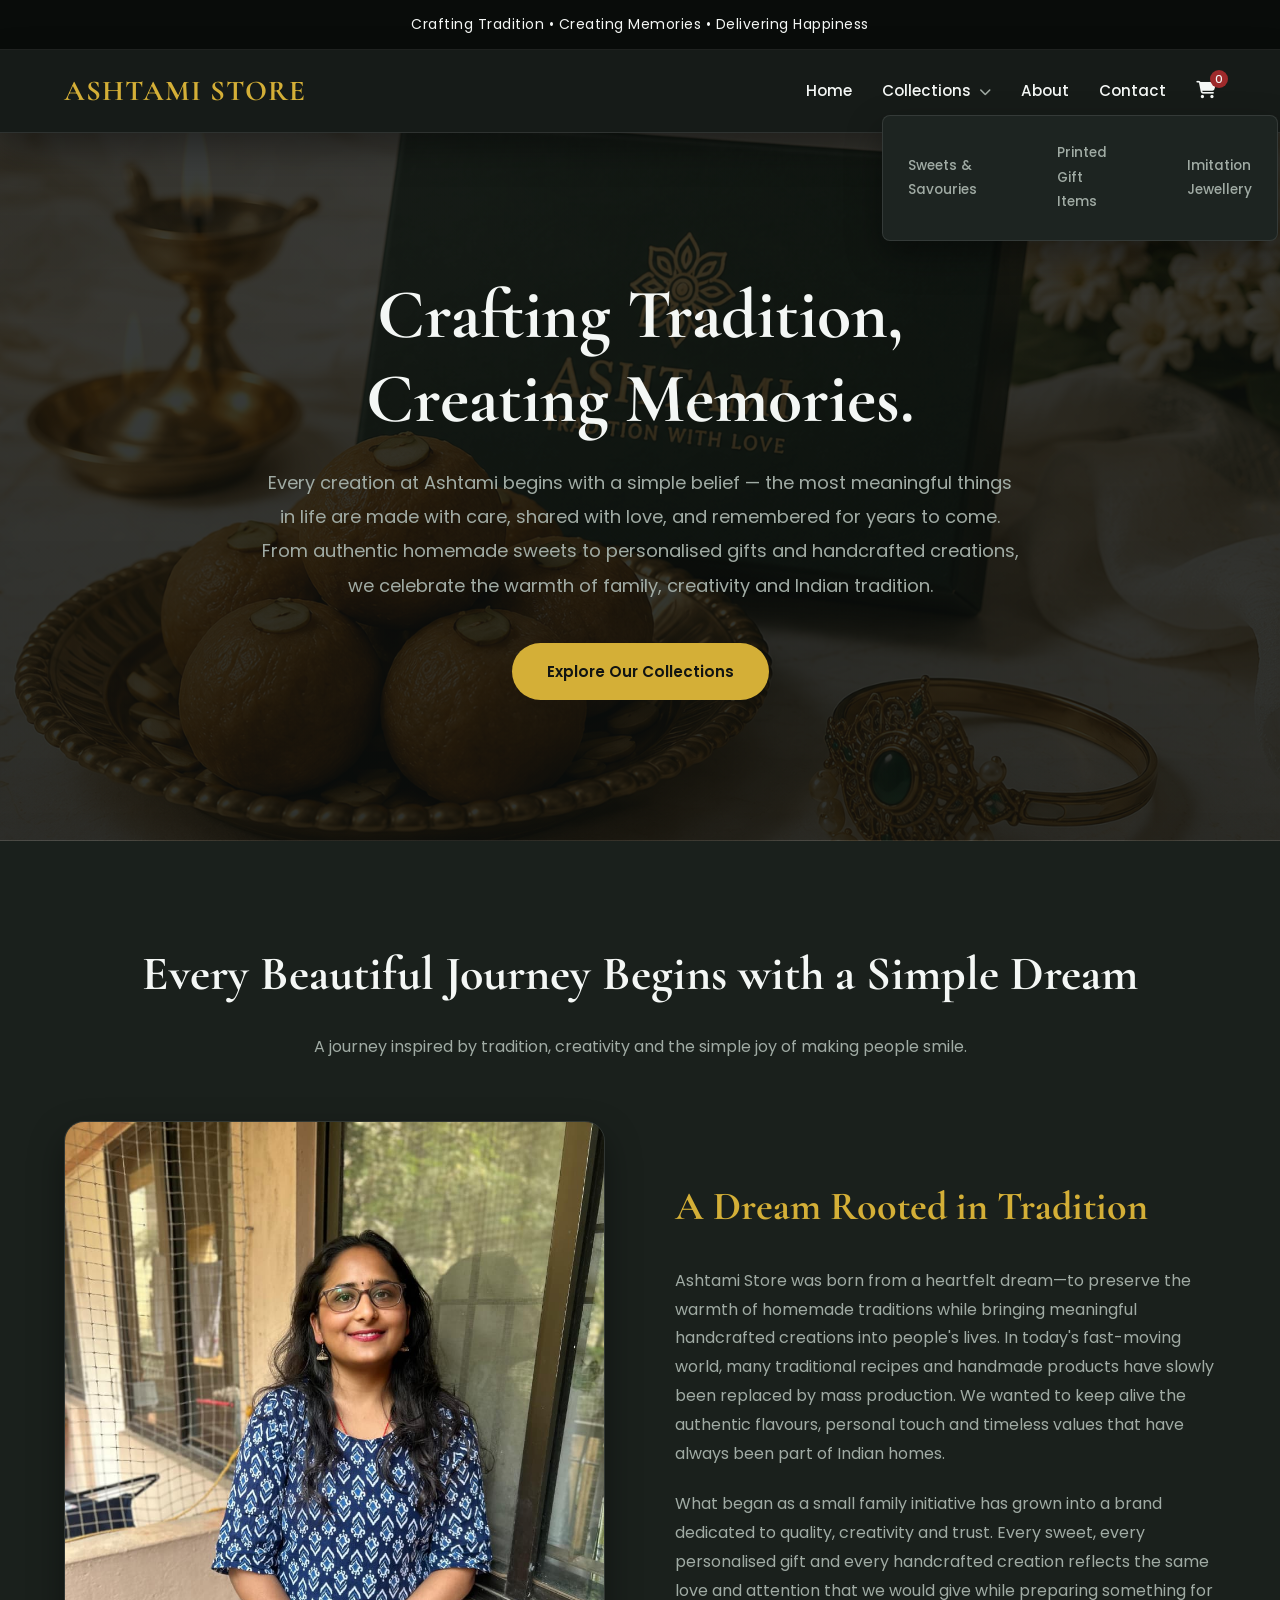
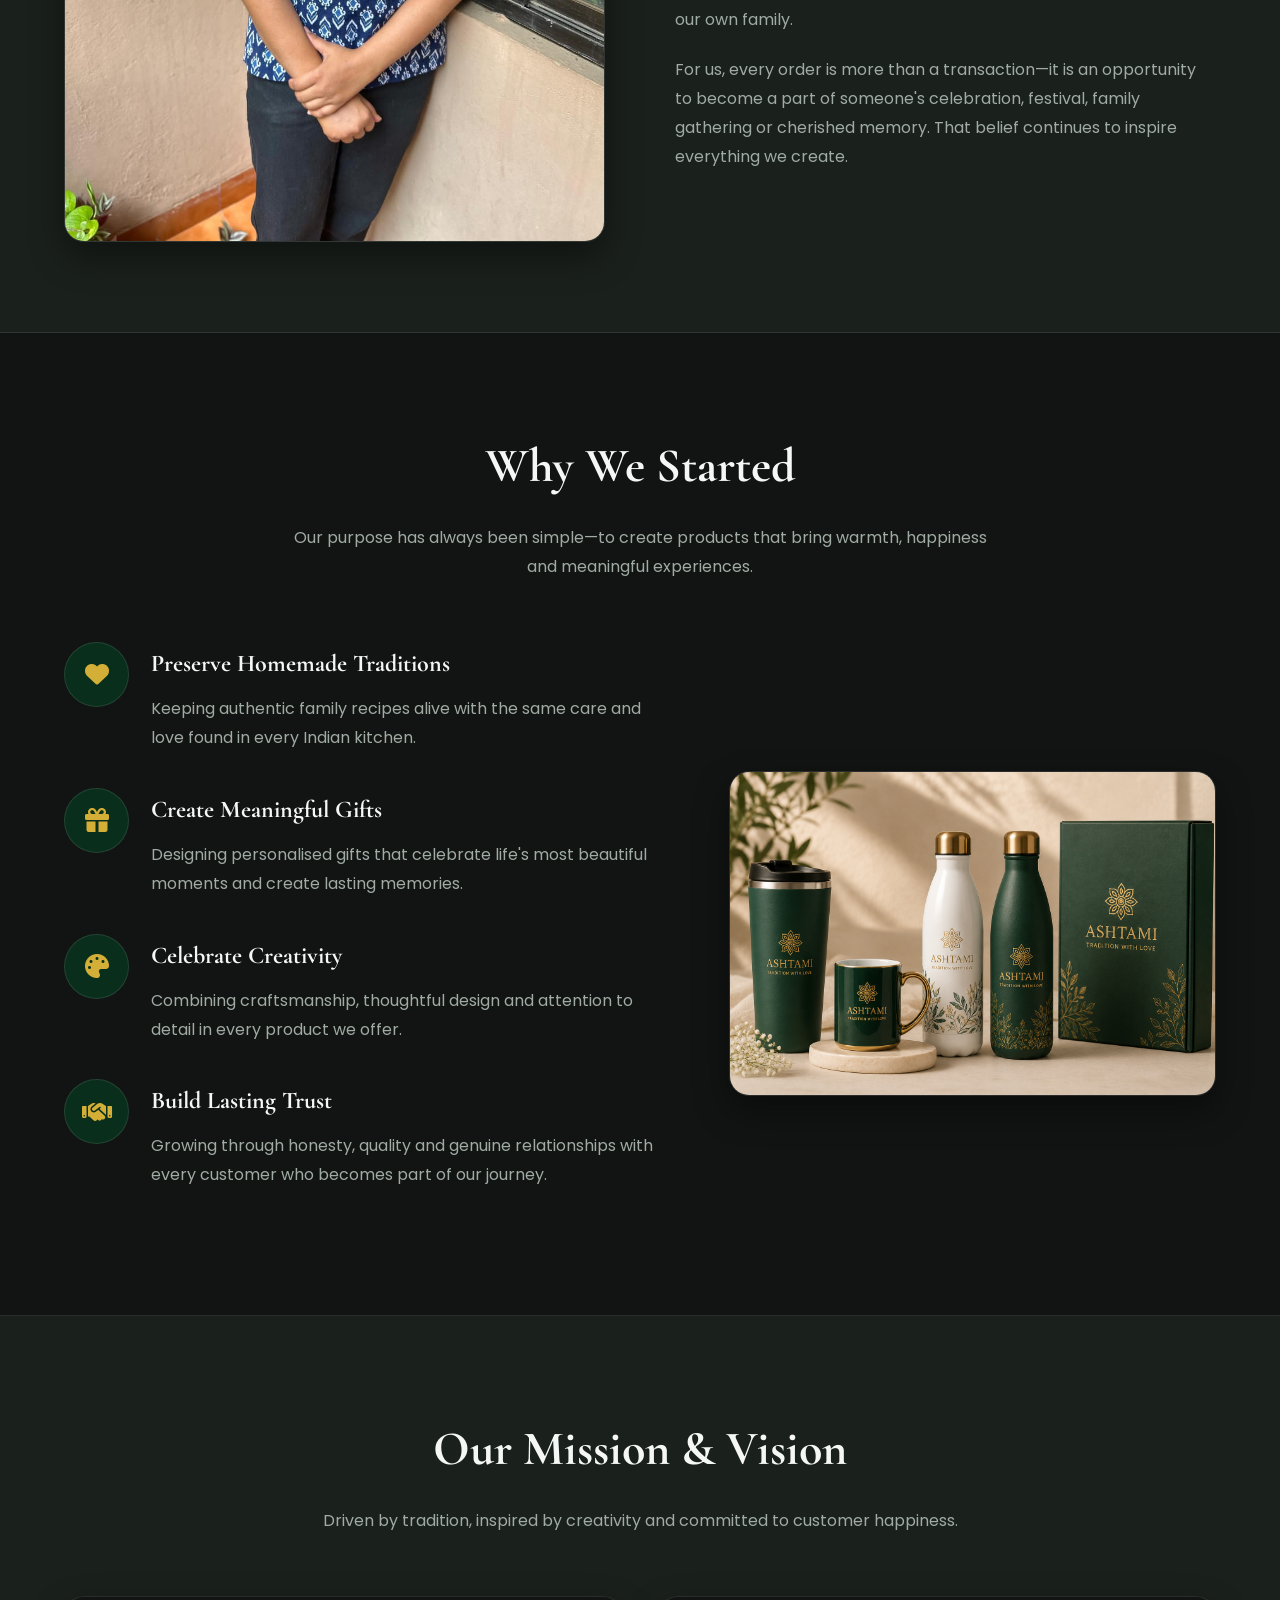
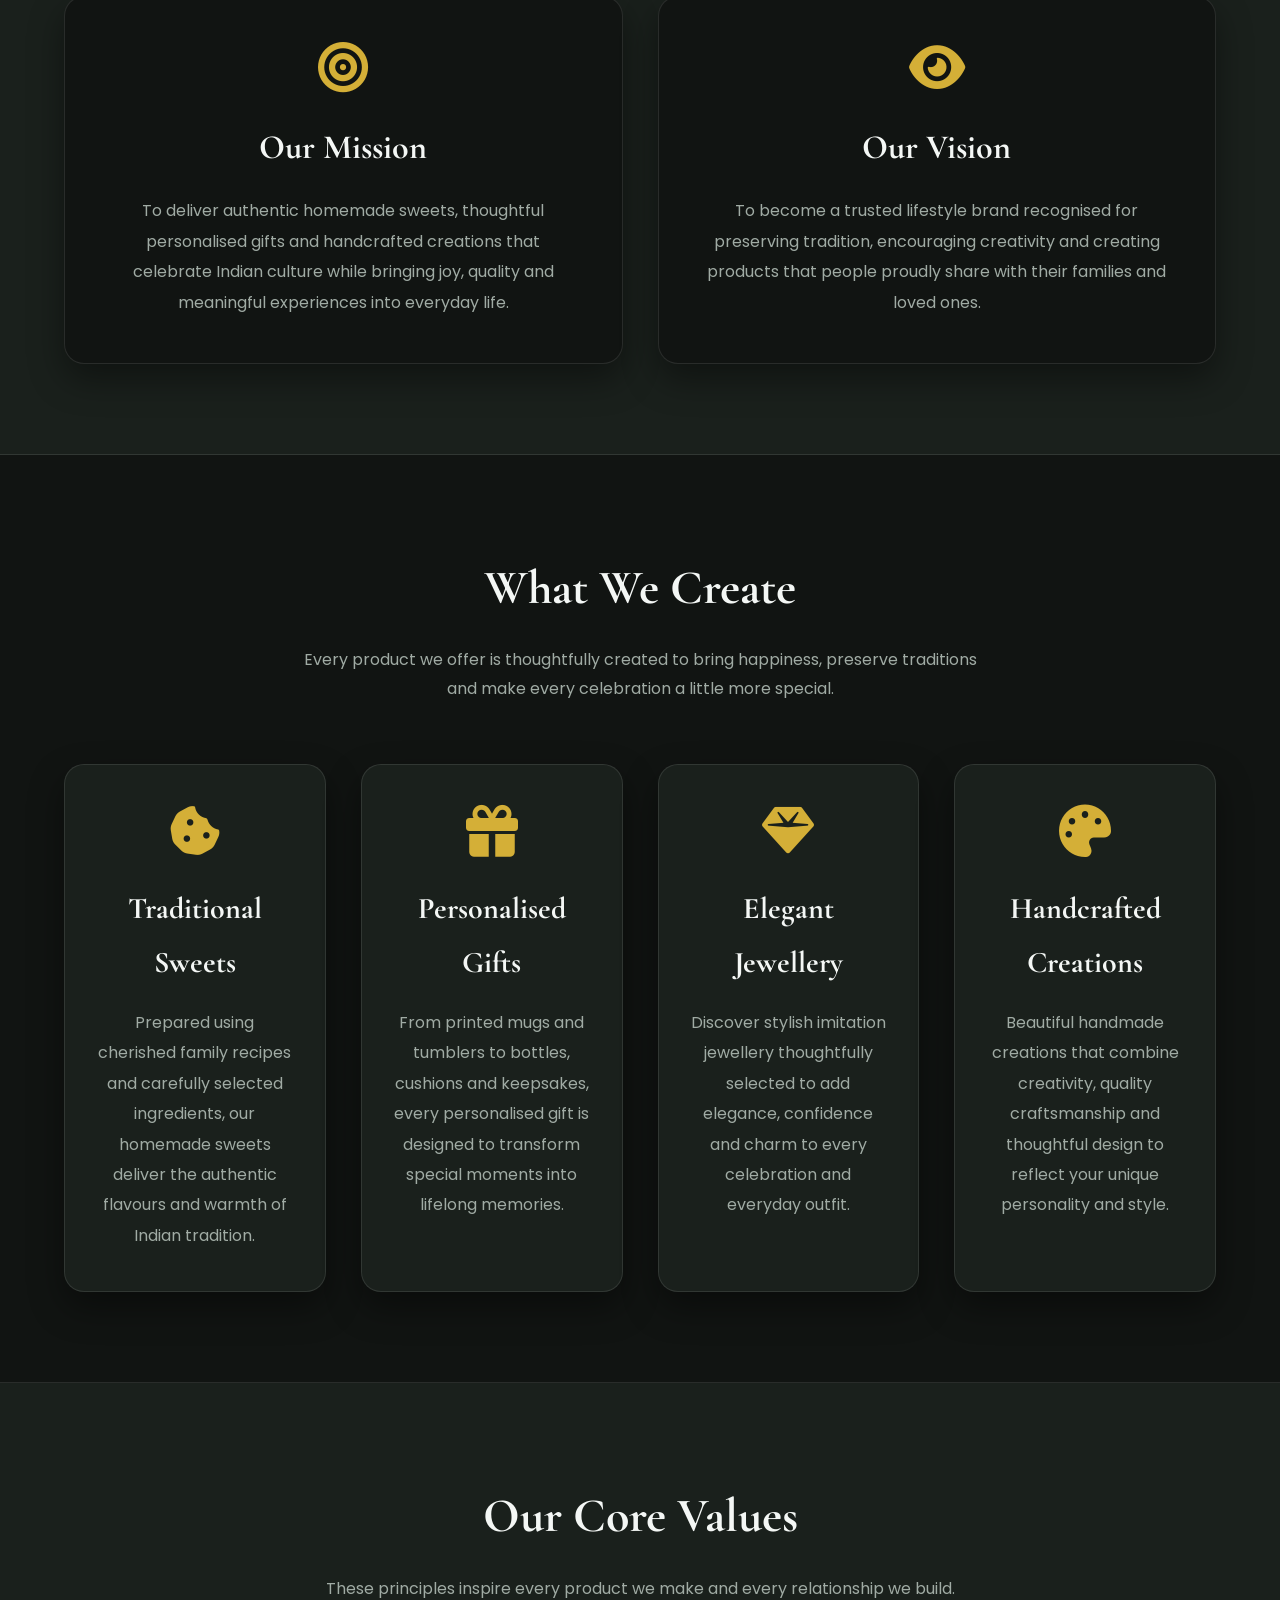
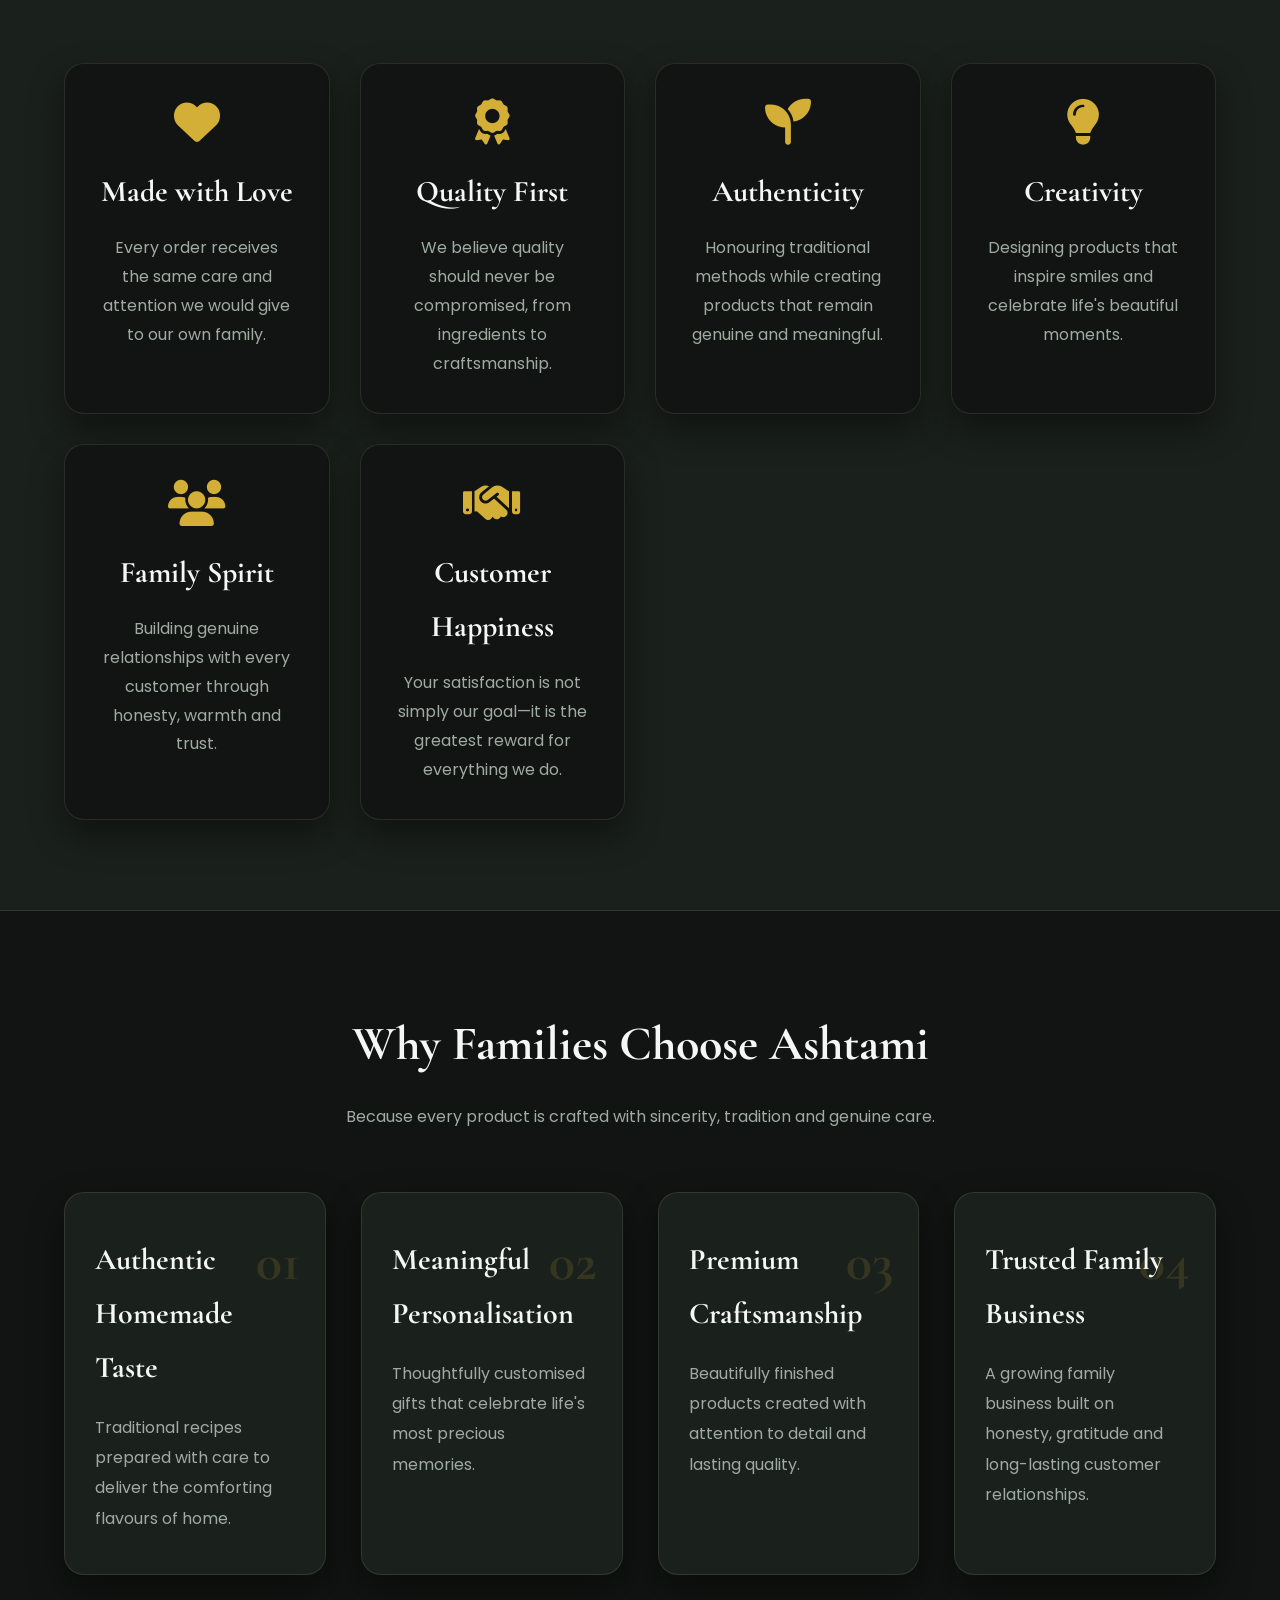
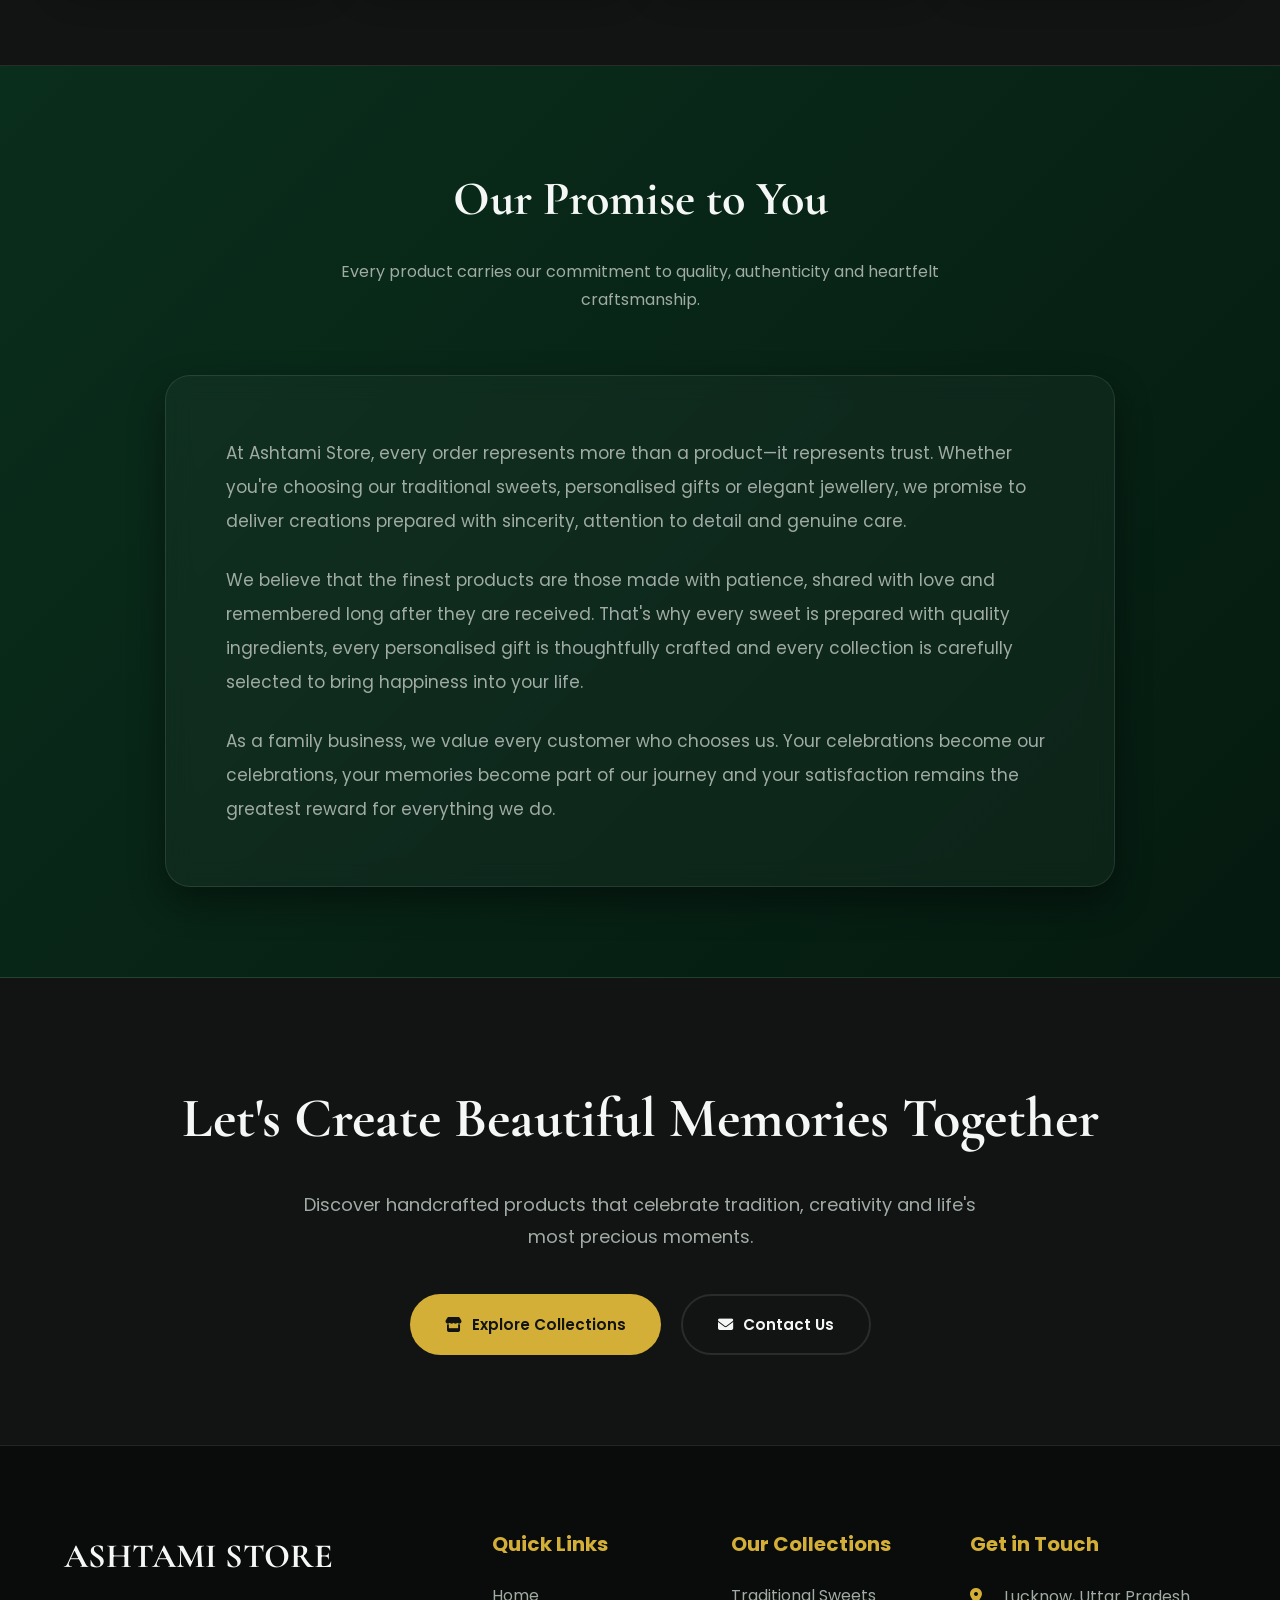
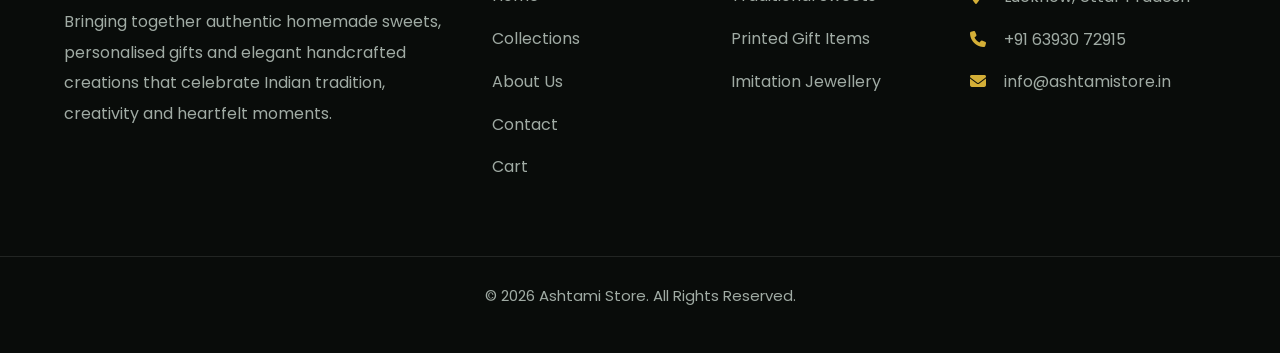
==== commit 52695089: "Update about.html" ====
--- a/about.html
+++ b/about.html
@@ -1207,7 +1207,7 @@
             <div>
                 <h4>Get in Touch</h4>
                 <p><i class="fa-solid fa-location-dot"></i> Lucknow, Uttar Pradesh</p>
-                <p><i class="fa-solid fa-phone"></i> +91 XXXXX XXXXX</p>
+                <p><i class="fa-solid fa-phone"></i> +91 63930 72915</p>
                 <p><i class="fa-solid fa-envelope"></i> info@ashtamistore.in</p>
             </div>
         </div>
